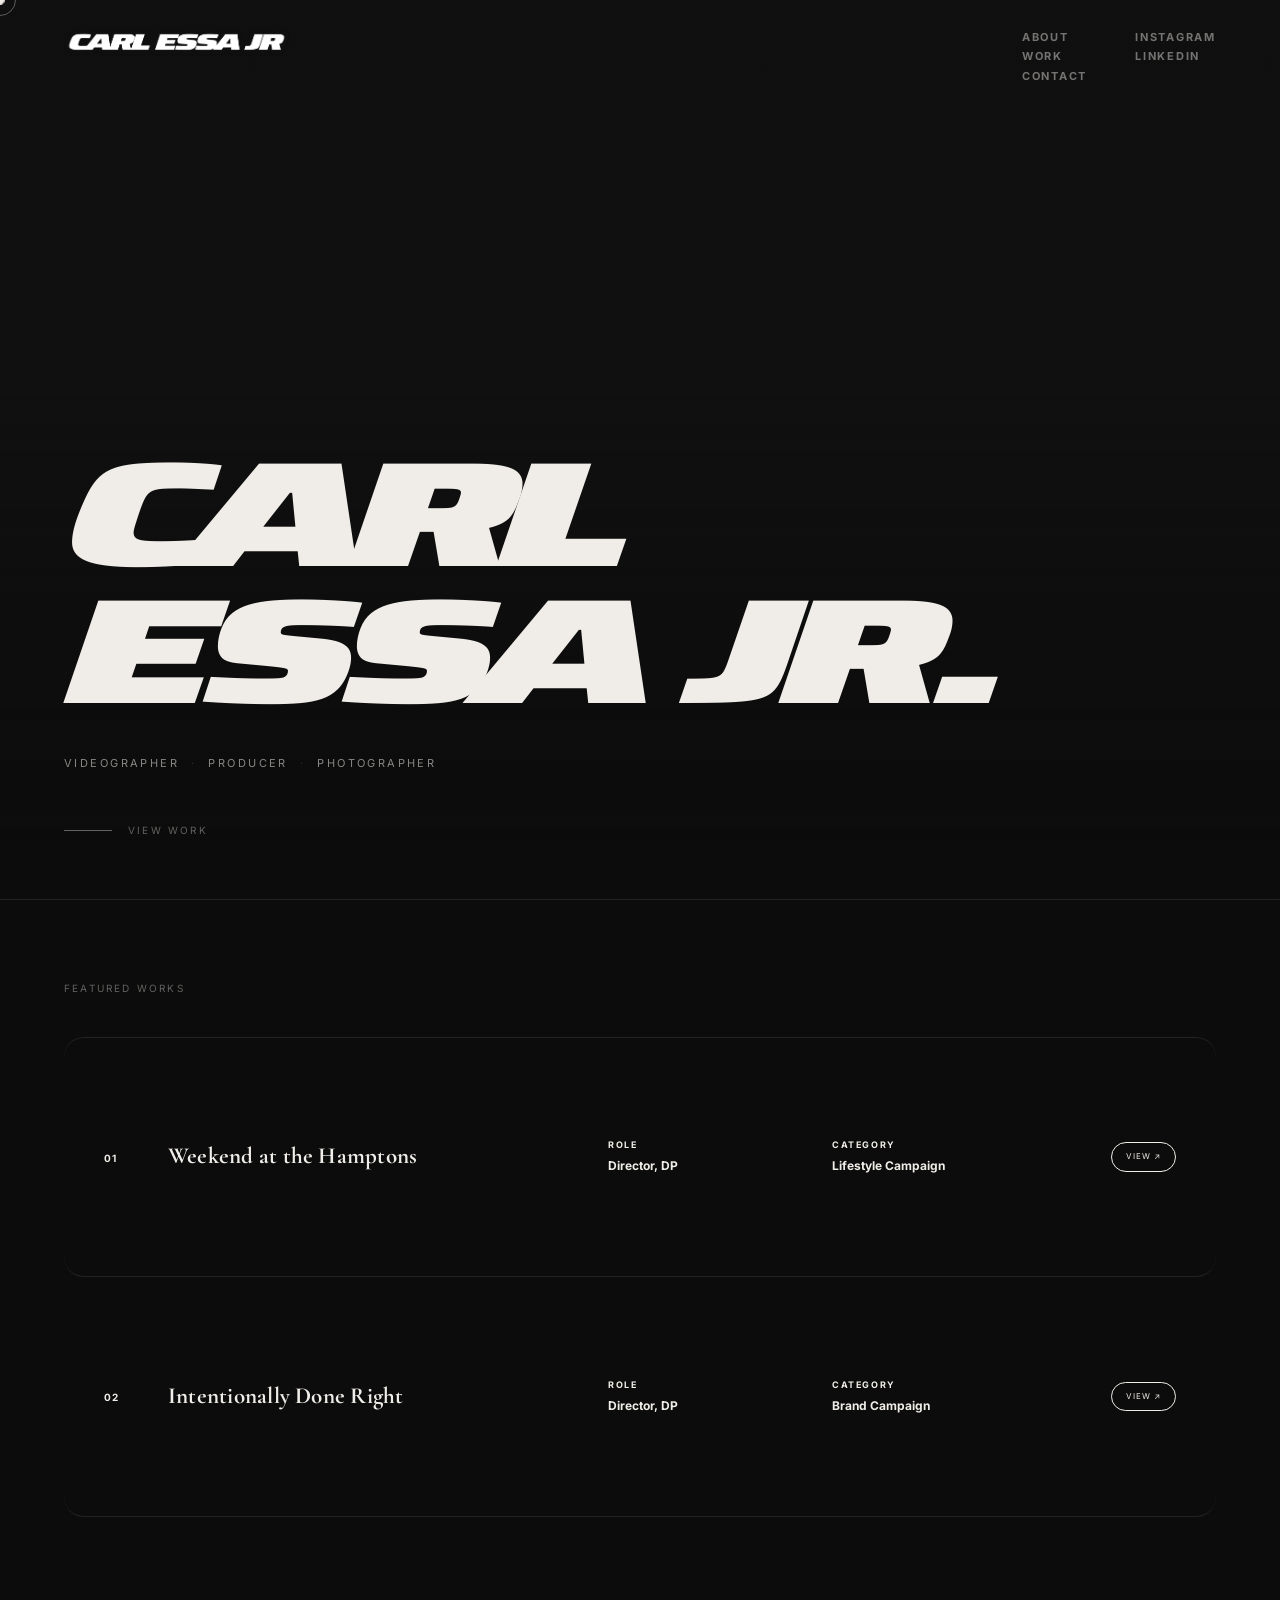
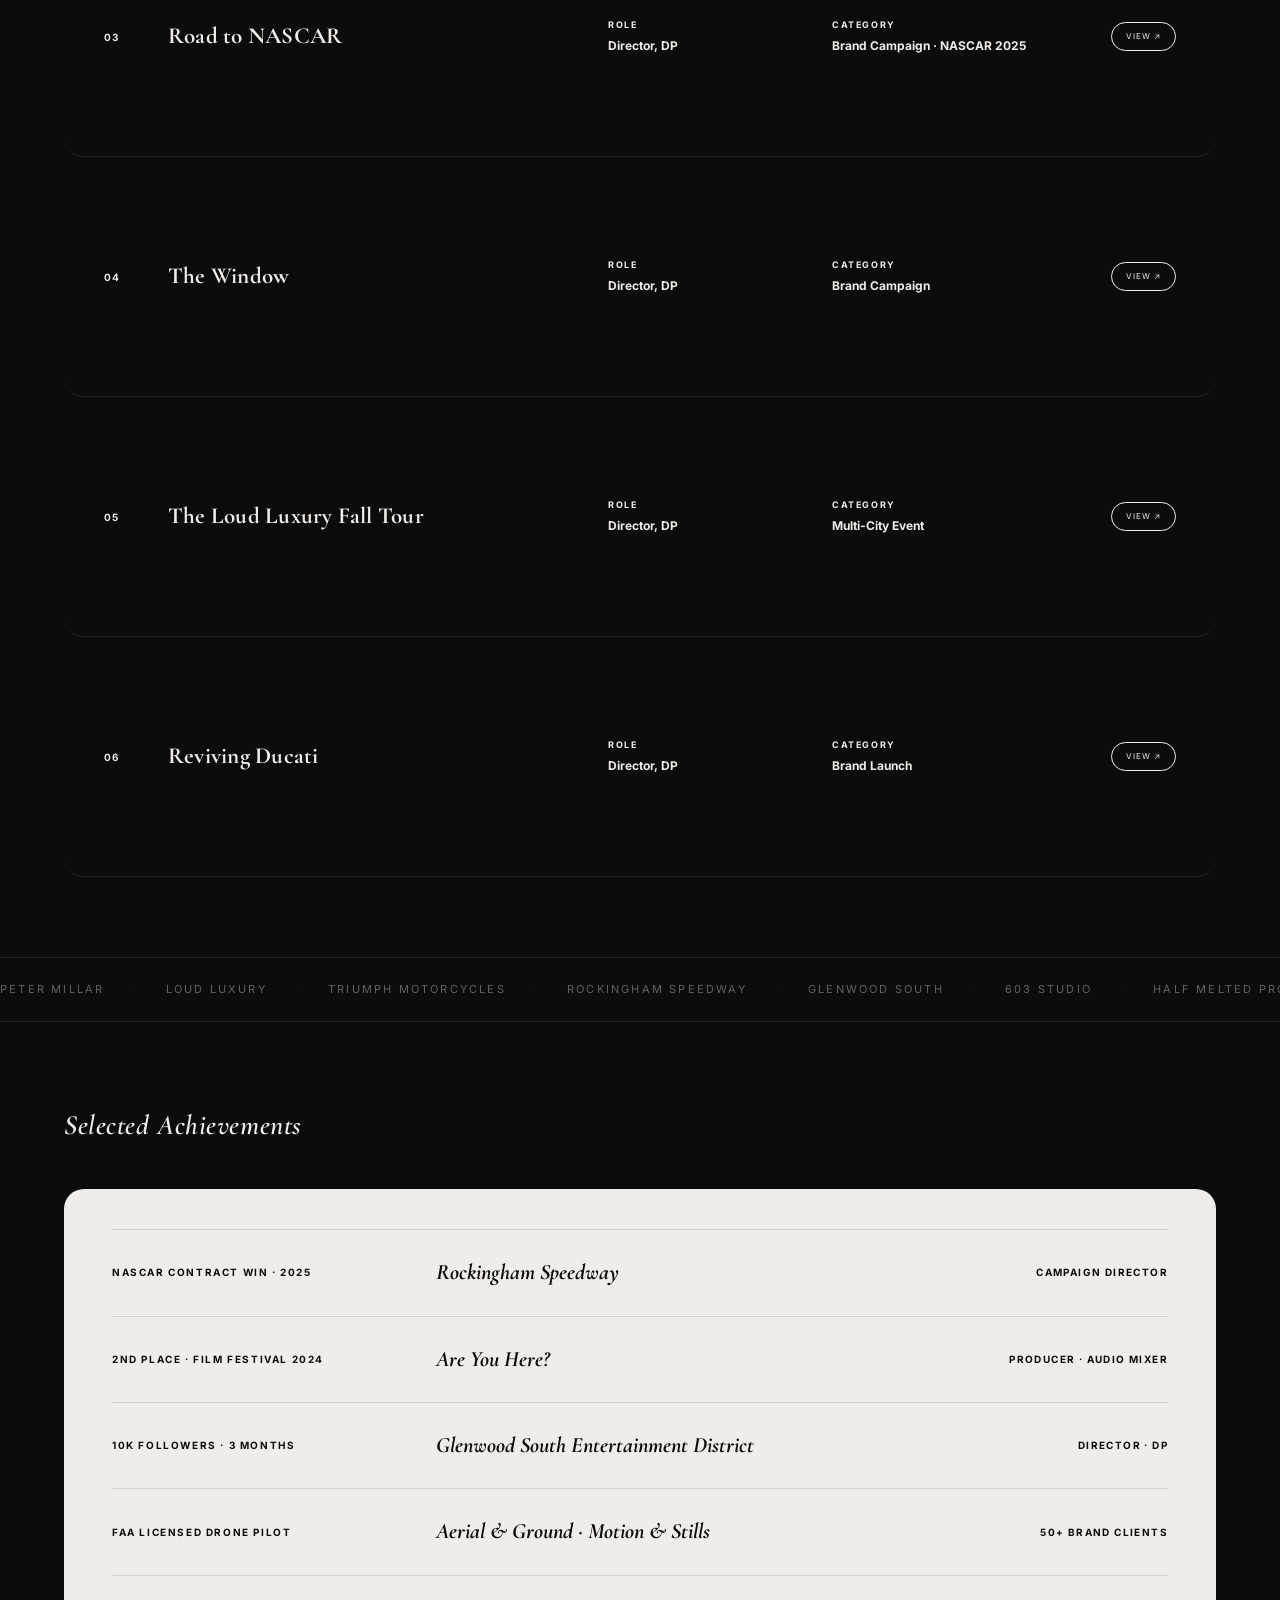
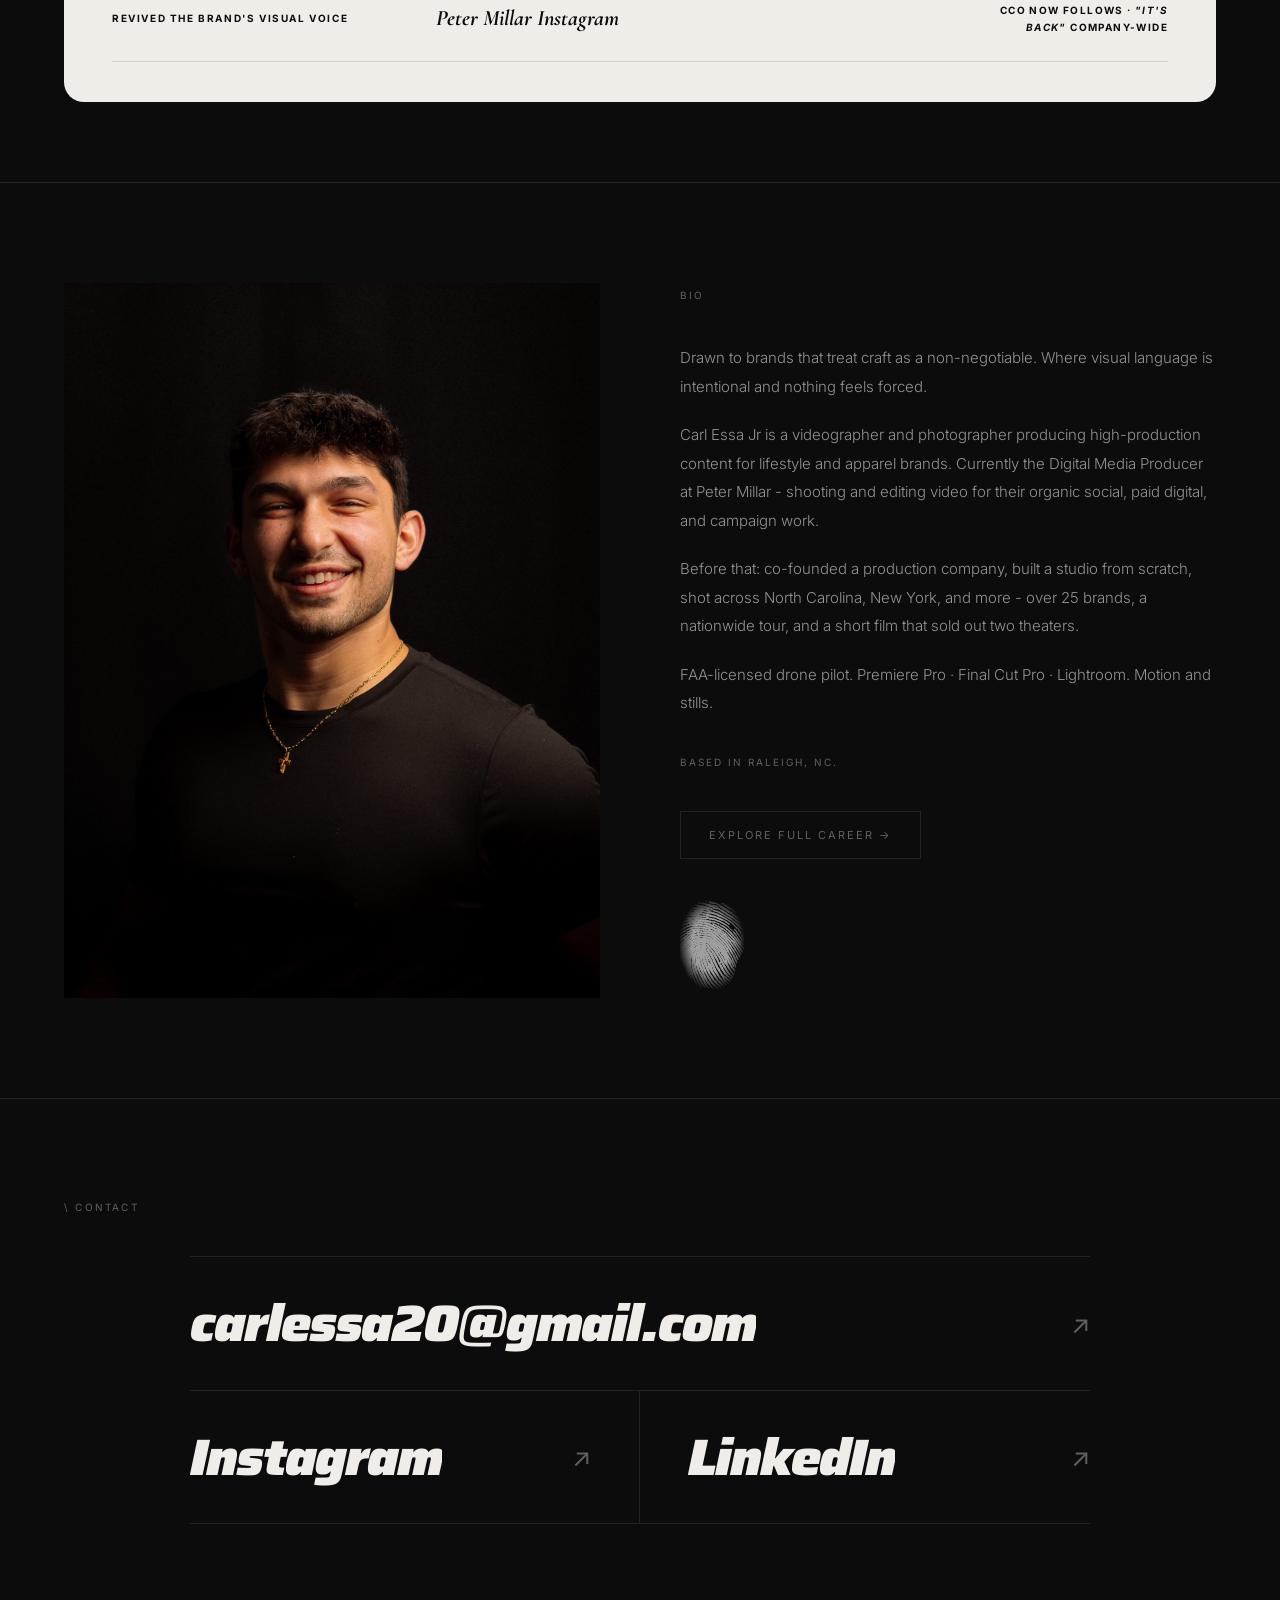
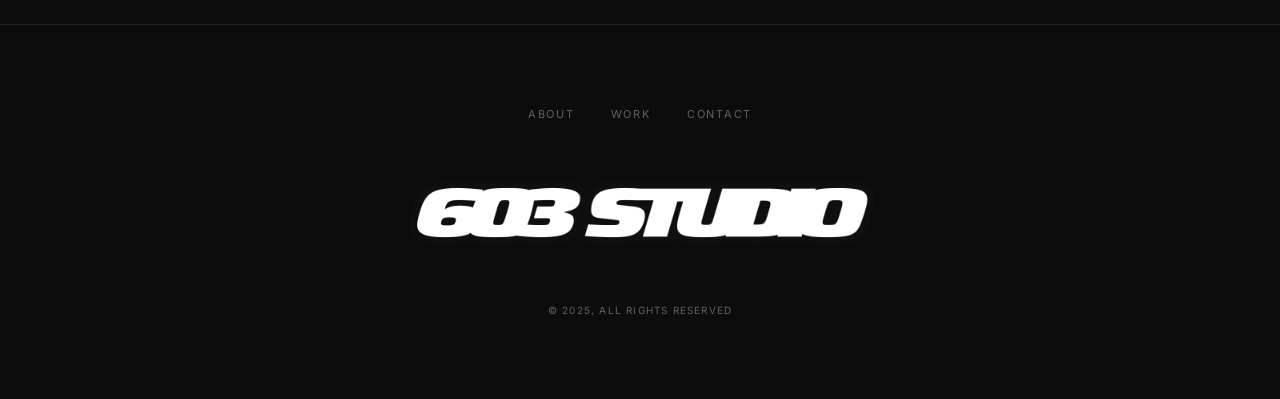
==== index.html @ 82c84758 "Update index.html" ====
<!DOCTYPE html>
<html lang="en">
<head>
  <meta charset="UTF-8" />
  <meta name="viewport" content="width=device-width, initial-scale=1.0" />
  <title>Carl Essa Jr — Videographer & Producer</title>
  <meta name="description" content="Videographer and photographer producing for lifestyle and apparel brands. Based in Raleigh, NC." />
  <meta property="og:title" content="Carl Essa Jr — Videographer & Producer" />
  <meta property="og:description" content="Videographer and photographer producing for lifestyle and apparel brands." />
  <meta property="og:image" content="https://carlessajr.com/images/og-image.png" />
  <meta property="og:url" content="https://carlessajr.com" />
  <meta property="og:type" content="website" />
  <meta name="twitter:card" content="summary" />
  <meta name="twitter:image" content="https://carlessajr.com/images/og-image.png" />
  <link rel="preconnect" href="https://fonts.googleapis.com" />
  <link rel="preconnect" href="https://fonts.gstatic.com" crossorigin />
  <link href="https://fonts.googleapis.com/css2?family=Bebas+Neue&family=Saira:ital,wdth,wght@1,112.5,900&family=Cormorant+Garamond:ital,wght@0,300;0,400;1,300;1,400&family=Inter:wght@300;400;500&display=swap" rel="stylesheet" />
  <link rel="stylesheet" href="css/style.css" />
  <link rel="icon" type="image/png" href="images/favicon.png" />
</head>
<body>

  <div class="loader"><img src="images/logo.png" alt="Carl Essa Jr" class="loader-logo" /></div>
  <div class="cursor"></div>
  <div class="cursor-dot"></div>

  <nav>
    <a href="index.html" class="nav-logo"><img src="images/logo.png" alt="Carl Essa Jr" class="nav-logo-img" />
          <img src="images/603 studio logo.png" alt="603 Studio" class="nav-logo-603" /></a>

    <!-- Right side: open links + compact toggle cross-fade here -->
    <div class="nav-right">
      <div class="nav-open-links">
        <div class="nav-col-group">
          <a href="#about" class="nav-top-link"><span data-text="About">About</span></a>
          <a href="work.html" class="nav-top-link"><span data-text="Work">Work</span></a>
          <a href="#contact" class="nav-top-link"><span data-text="Contact">Contact</span></a>
        </div>
        <div class="nav-col-group">
          <a href="https://www.instagram.com/carlessajr" target="_blank" rel="noopener" class="nav-top-link"><span data-text="Instagram">Instagram</span></a>
          <a href="https://www.linkedin.com/in/carl-essa-jr-638599209/" target="_blank" rel="noopener" class="nav-top-link"><span data-text="LinkedIn">LinkedIn</span></a>
        </div>
      </div>

      <button class="nav-toggle" aria-label="Menu">
        <span class="toggle-label">Menu</span>
        <div class="hamburger"><span></span><span></span></div>
      </button>
    </div>
  </nav>

  <!-- Full-screen overlay (triggered by menu button) -->
  <div class="nav-overlay">
    <div class="nav-overlay-inner">
      <div class="nav-col">
        <a href="#about" class="overlay-link"><span data-text="About">About</span></a>
        <a href="work.html" class="overlay-link"><span data-text="Work">Work</span></a>
        <a href="#contact" class="overlay-link"><span data-text="Contact">Contact</span></a>
      </div>
      <div class="nav-col">
        <a href="https://www.instagram.com/carlessajr" target="_blank" rel="noopener" class="overlay-link"><span data-text="Instagram">Instagram</span></a>
        <a href="https://www.linkedin.com/in/carl-essa-jr-638599209/" target="_blank" rel="noopener" class="overlay-link"><span data-text="LinkedIn">LinkedIn</span></a>
      </div>
    </div>
  </div>

  <main>

    <!-- ================================
         HERO — Full viewport, dark, giant name
         Replace the .hero-bg div with your reel video once ready
         ================================ -->
    <section class="hero">

      <div class="hero-bg">
        <iframe src="https://player.vimeo.com/video/1209266720?autoplay=1&loop=1&muted=1&background=1&playsinline=1" frameborder="0" allow="autoplay; fullscreen" allowfullscreen></iframe>
      </div>
      <div class="hero-overlay"></div>

      <div class="hero-inner">
        <div class="hero-name">
          <span class="hero-name-line">CARL</span>
          <span class="hero-name-line">ESSA JR.</span>
          <img loading="lazy" src="images/603 studio logo.png" alt="603 Studio" class="hero-name-logo" />
        </div>
        <div class="hero-roles">
          <span>Videographer</span>
          <span class="hero-dot">·</span>
          <span>Producer</span>
          <span class="hero-dot">·</span>
          <span>Photographer</span>
        </div>
        <a href="work.html" class="hero-cta">
          <div class="cta-line"></div>
          <span>View Work</span>
        </a>
      </div>

    </section>

    <!-- ================================
         FEATURED WORKS LIST
         ================================ -->
    <section class="works" id="works">
      <span class="section-label reveal">Featured Works</span>

      <div class="works-list">

        <a class="work-item reveal" href="peter-millar.html">
          <div class="wi-bg">
            <iframe src="https://player.vimeo.com/video/1206674507?autoplay=1&loop=1&muted=1&background=1&playsinline=1" frameborder="0" allow="autoplay; fullscreen" allowfullscreen></iframe>
          </div>
          <div class="wi-num">01</div>
          <div class="wi-title">Weekend at the Hamptons</div>
          <div class="wi-meta">
            <span class="wi-label">Role</span>
            <span class="wi-value">Director, DP</span>
          </div>
          <div class="wi-meta">
            <span class="wi-label">Category</span>
            <span class="wi-value">Lifestyle Campaign</span>
          </div>
          <div class="wi-link"><span>View ↗</span></div>
        </a>

        <a class="work-item reveal" href="peter-millar.html">
          <div class="wi-bg">
            <iframe src="https://player.vimeo.com/video/1206674506?autoplay=1&loop=1&muted=1&background=1&playsinline=1" frameborder="0" allow="autoplay; fullscreen" allowfullscreen></iframe>
          </div>
          <div class="wi-num">02</div>
          <div class="wi-title">Intentionally Done Right</div>
          <div class="wi-meta">
            <span class="wi-label">Role</span>
            <span class="wi-value">Director, DP</span>
          </div>
          <div class="wi-meta">
            <span class="wi-label">Category</span>
            <span class="wi-value">Brand Campaign</span>
          </div>
          <div class="wi-link"><span>View ↗</span></div>
        </a>

        <a class="work-item reveal" href="rockingham.html">
          <div class="wi-bg">
            <iframe src="https://player.vimeo.com/video/1206675881?autoplay=1&loop=1&muted=1&background=1&playsinline=1" frameborder="0" allow="autoplay; fullscreen" allowfullscreen></iframe>
          </div>
          <div class="wi-num">03</div>
          <div class="wi-title">Road to NASCAR</div>
          <div class="wi-meta">
            <span class="wi-label">Role</span>
            <span class="wi-value">Director, DP</span>
          </div>
          <div class="wi-meta">
            <span class="wi-label">Category</span>
            <span class="wi-value">Brand Campaign · NASCAR 2025</span>
          </div>
          <div class="wi-link"><span>View ↗</span></div>
        </a>

        <a class="work-item reveal" href="work.html">
          <div class="wi-bg">
            <iframe src="https://player.vimeo.com/video/1206674508?autoplay=1&loop=1&muted=1&background=1&playsinline=1" frameborder="0" allow="autoplay; fullscreen" allowfullscreen></iframe>
          </div>
          <div class="wi-num">04</div>
          <div class="wi-title">The Window</div>
          <div class="wi-meta">
            <span class="wi-label">Role</span>
            <span class="wi-value">Director, DP</span>
          </div>
          <div class="wi-meta">
            <span class="wi-label">Category</span>
            <span class="wi-value">Brand Campaign</span>
          </div>
          <div class="wi-link"><span>View ↗</span></div>
        </a>

        <a class="work-item reveal" href="loud-luxury.html">
          <div class="wi-bg wi-bg--portrait">
            <iframe src="https://player.vimeo.com/video/1208973138?autoplay=1&loop=1&muted=1&background=1&playsinline=1" frameborder="0" allow="autoplay; fullscreen" allowfullscreen></iframe>
          </div>
          <div class="wi-num">05</div>
          <div class="wi-title">The Loud Luxury Fall Tour</div>
          <div class="wi-meta">
            <span class="wi-label">Role</span>
            <span class="wi-value">Director, DP</span>
          </div>
          <div class="wi-meta">
            <span class="wi-label">Category</span>
            <span class="wi-value">Multi-City Event</span>
          </div>
          <div class="wi-link"><span>View ↗</span></div>
        </a>

        <a class="work-item reveal" href="triumph.html">
          <div class="wi-bg">
            <iframe src="https://player.vimeo.com/video/1206674505?autoplay=1&loop=1&muted=1&background=1&playsinline=1" frameborder="0" allow="autoplay; fullscreen" allowfullscreen></iframe>
          </div>
          <div class="wi-num">06</div>
          <div class="wi-title">Reviving Ducati</div>
          <div class="wi-meta">
            <span class="wi-label">Role</span>
            <span class="wi-value">Director, DP</span>
          </div>
          <div class="wi-meta">
            <span class="wi-label">Category</span>
            <span class="wi-value">Brand Launch</span>
          </div>
          <div class="wi-link"><span>View ↗</span></div>
        </a>


      </div>
    </section>

    <!-- ================================
         CLIENT MARQUEE
         ================================ -->
    <section class="clients">
      <div class="marquee-track">
        <span>Peter Millar</span><span class="msep">·</span>
        <span>Loud Luxury</span><span class="msep">·</span>
        <span>Triumph Motorcycles</span><span class="msep">·</span>
        <span>Rockingham Speedway</span><span class="msep">·</span>
        <span>Glenwood South</span><span class="msep">·</span>
        <span>603 Studio</span><span class="msep">·</span>
        <span>Half Melted Productions</span><span class="msep">·</span>
        <span>Core One Official</span><span class="msep">·</span>
        <span>Ducati USA</span><span class="msep">·</span>
        <span>Confidential HQ</span><span class="msep">·</span>
        <span>JUDHA Fitness</span><span class="msep">·</span>
        <span>Peter Millar</span><span class="msep">·</span>
        <span>Loud Luxury</span><span class="msep">·</span>
        <span>Triumph Motorcycles</span><span class="msep">·</span>
        <span>Rockingham Speedway</span><span class="msep">·</span>
        <span>Glenwood South</span><span class="msep">·</span>
        <span>603 Studio</span><span class="msep">·</span>
        <span>Half Melted Productions</span><span class="msep">·</span>
        <span>Core One Official</span><span class="msep">·</span>
        <span>Ducati USA</span><span class="msep">·</span>
        <span>Confidential HQ</span><span class="msep">·</span>
        <span>JUDHA Fitness</span><span class="msep">·</span>
      </div>
    </section>

    <!-- ================================
         AWARDS / ACHIEVEMENTS
         ================================ -->
    <section class="bio-ticker">
      <span class="section-label reveal">Selected Achievements</span>

      <div class="bio-ticker-inner">
        <div class="ticker-item reveal">
          <span class="t-award">NASCAR Contract Win · 2025</span>
          <span class="t-project">Rockingham Speedway</span>
          <span class="t-role">Campaign Director</span>
        </div>
        <div class="ticker-item reveal">
          <span class="t-award">2nd Place · Film Festival 2024</span>
          <span class="t-project">Are You Here?</span>
          <span class="t-role">Producer · Audio Mixer</span>
        </div>
        <div class="ticker-item reveal">
          <span class="t-award">10K Followers · 3 Months</span>
          <span class="t-project">Glenwood South Entertainment District</span>
          <span class="t-role">Director · DP</span>
        </div>
        <div class="ticker-item reveal">
          <span class="t-award">FAA Licensed Drone Pilot</span>
          <span class="t-project">Aerial & Ground · Motion & Stills</span>
          <span class="t-role">50+ Brand Clients</span>
        </div>
        <div class="ticker-item reveal">
          <span class="t-award">Revived the Brand's Visual Voice</span>
          <span class="t-project">Peter Millar Instagram</span>
          <span class="t-role">CCO Now Follows · <em>"It's Back"</em> Company-Wide</span>
        </div>
      </div>

    </section>

    <!-- ================================
         ABOUT
         ================================ -->
    <section class="about-section" id="about">
      <div class="about-grid">

        <div class="about-photo-wrap reveal">
          <img loading="lazy" src="images/headshot.jpg" alt="Carl Essa Jr" />
        </div>

        <div class="about-text reveal">
          <span class="section-label">Bio</span>
          <p class="about-bio">Drawn to brands that treat craft as a non-negotiable. Where visual language is intentional and nothing feels forced.</p>
          <p class="about-bio">Carl Essa Jr is a videographer and photographer producing high-production content for lifestyle and apparel brands. Currently the Digital Media Producer at Peter Millar - shooting and editing video for their organic social, paid digital, and campaign work.</p>
          <p class="about-bio">Before that: co-founded a production company, built a studio from scratch, shot across North Carolina, New York, and more - over 25 brands, a nationwide tour, and a short film that sold out two theaters.</p>
          <p class="about-bio">FAA-licensed drone pilot. Premiere Pro · Final Cut Pro · Lightroom. Motion and stills.</p>
          <p class="about-location">Based in Raleigh, NC.</p>
          <a href="about.html" class="about-explore-btn">Explore Full Career →</a>
          <img loading="lazy" src="images/EssaJoseph.png" alt="" class="fingerprint" />
        </div>

      </div>
    </section>

    <!-- ================================
         CONTACT
         ================================ -->
    <section class="contact-section" id="contact">
      <span class="section-label reveal">\ Contact</span>
      <div class="contact-list">
        <a href="mailto:carlessa20@gmail.com" class="contact-row reveal">
          <span class="cr-text"><span class="cr-inner" data-text="carlessa20@gmail.com">carlessa20@gmail.com</span></span>
          <span class="cr-arrow">↗</span>
        </a>
        <div class="contact-row-split reveal">
          <a href="https://www.instagram.com/carlessajr" target="_blank" rel="noopener" class="contact-row-item">
            <span class="cr-text"><span class="cr-inner" data-text="Instagram">Instagram</span></span>
            <span class="cr-arrow">↗</span>
          </a>
          <a href="https://www.linkedin.com/in/carl-essa-jr-638599209/" target="_blank" rel="noopener" class="contact-row-item">
            <span class="cr-text"><span class="cr-inner" data-text="LinkedIn">LinkedIn</span></span>
            <span class="cr-arrow">↗</span>
          </a>
        </div>
      </div>
    </section>

  </main>

  <footer>
    <div class="footer-nav">
      <a href="#about">About</a>
      <a href="work.html">Work</a>
      <a href="#contact">Contact</a>
    </div>
    <img loading="lazy" src="images/603 studio logo.png" alt="603 Studio LLC" class="footer-logo" />
    <span class="footer-copy">© 2025, All Rights Reserved</span>
  </footer>

  <script src="js/main.js"></script>
</body>
</html>
---- css/style.css ----
/* ================================
   CARL ESSA JR — carlessajr.com
   ================================ */

*, *::before, *::after {
  box-sizing: border-box;
  margin: 0;
  padding: 0;
}

:root {
  --bg: #0c0c0c;
  --text: #f0ede8;
  --muted: rgba(240, 237, 232, 0.38);
  --border: rgba(240, 237, 232, 0.1);
  --font-hero: 'Bebas Neue', Impact, sans-serif;
  --font-serif: 'Cormorant Garamond', Georgia, serif;
  --font-body: 'Inter', -apple-system, sans-serif;
  --nav-h: 60px;
  --g: clamp(24px, 5vw, 80px);
}

html { scroll-behavior: smooth; }

body {
  background: var(--bg);
  color: var(--text);
  font-family: var(--font-body);
  font-size: 15px;
  line-height: 1.7;
  -webkit-font-smoothing: antialiased;
  cursor: none;
  overflow-x: hidden;
}

a { color: inherit; text-decoration: none; cursor: none; }
img, video, iframe { display: block; max-width: 100%; }

/* ================================
   LOADER
   ================================ */

.loader {
  position: fixed;
  inset: 0;
  background: var(--bg);
  z-index: 9999;
  display: flex;
  flex-direction: column;
  align-items: center;
  justify-content: center;
  gap: 20px;
  transition: opacity 0.7s ease, visibility 0.7s ease;
}

.loader.loaded { opacity: 0; visibility: hidden; pointer-events: none; }

.loader-logo {
  width: clamp(160px, 30vw, 320px);
  height: auto;
}

.loader::after {
  content: '';
  display: block;
  width: clamp(120px, 22vw, 240px);
  height: 2px;
  background: rgba(240, 237, 232, 0.5);
  transform: scaleX(0);
  transform-origin: left center;
  animation: loader-line 1.2s cubic-bezier(0.4, 0, 0.2, 1) infinite alternate;
}

@keyframes loader-line {
  from { transform: scaleX(0); }
  to   { transform: scaleX(1); }
}

/* ================================
   CURSOR
   ================================ */

.cursor {
  position: fixed;
  width: 32px;
  height: 32px;
  border: 1px solid rgba(240,237,232,0.35);
  border-radius: 50%;
  pointer-events: none;
  z-index: 9998;
  transform: translate(-50%,-50%);
  transition: width .3s ease, height .3s ease, background .3s ease, border-color .3s ease;
  will-change: left, top;
}

.cursor-dot {
  position: fixed;
  width: 9px;
  height: 9px;
  background: var(--text);
  border-radius: 50%;
  pointer-events: none;
  z-index: 9998;
  transform: translate(-50%,-50%);
  will-change: left, top;
}

.cursor.expand {
  width: 14px;
  height: 14px;
  background: var(--text);
  border-color: var(--text);
}

/* ================================
   NAV
   ================================ */

nav {
  position: fixed;
  top: 0; left: 0; right: 0;
  z-index: 1000;
  display: flex;
  align-items: flex-start;
  justify-content: space-between;
  padding: 28px var(--g);
  transition: transform .4s ease;
}

/* Right slot — open links and menu button live here, cross-fading */
.nav-right {
  position: relative;
  display: flex;
  align-items: flex-start;
  justify-content: flex-end;
}

nav.nav-hidden { transform: translateY(-100%); }

.nav-logo {
  display: flex;
  align-items: center;
  color: var(--text);
  position: relative;
  z-index: 1100;
}

.nav-logo-img {
  height: 28px;
  width: auto;
  display: block;
  transition: opacity 0.2s ease;
  position: relative;
  z-index: 1;
}

.nav-logo-603 {
  position: absolute;
  top: 50%;
  left: 0;
  transform: translateY(-50%);
  height: 28px;
  width: auto;
  display: block;
  opacity: 0;
  transition: opacity 0.2s ease 0.05s;
  pointer-events: none;
  z-index: 2;
}

.nav-logo:hover .nav-logo-img { opacity: 0; }
.nav-logo:hover .nav-logo-603 { opacity: 1; transition-delay: 0s; }

/* ================================
   OPEN NAV LINKS (hero state)
   ================================ */

.nav-open-links {
  display: flex;
  gap: 48px;
  opacity: 1;
  visibility: visible;
  transition: opacity .5s ease, visibility .5s ease;
}

/* Hide open links once scrolled */
body.nav-scrolled .nav-open-links {
  opacity: 0;
  visibility: hidden;
  pointer-events: none;
}

/* Also hide when overlay is open */
body.nav-open .nav-open-links {
  opacity: 0;
  visibility: hidden;
  pointer-events: none;
}

.nav-col-group {
  display: flex;
  flex-direction: column;
  gap: 4px;
}

.nav-top-link {
  font-size: 11px;
  font-weight: 700;
  letter-spacing: 0.16em;
  text-transform: uppercase;
  color: rgba(240,237,232,0.45);
  display: inline-flex;
  overflow: hidden;
  height: 1.4em;
  align-items: flex-start;
  transition: color .2s;
}

.nav-top-link:hover { color: var(--text); }

.nav-top-link span {
  display: block;
  position: relative;
  transition: transform .4s cubic-bezier(.16,1,.3,1);
}

.nav-top-link span::after {
  content: attr(data-text);
  display: block;
  position: absolute;
  top: 100%;
  left: 0;
  white-space: nowrap;
}

.nav-top-link:hover span { transform: translateY(-100%); }

/* ================================
   COMPACT MENU BUTTON (scroll state)
   ================================ */

.nav-toggle {
  display: flex;
  align-items: center;
  gap: 12px;
  background: none;
  border: none;
  cursor: none;
  padding: 0;
  position: absolute;
  top: 0;
  right: 28px;
  z-index: 1100;
  opacity: 0;
  visibility: hidden;
  transition: opacity .5s ease, visibility .5s ease;
}

/* Show menu button after scroll */
body.nav-scrolled .nav-toggle,
body.nav-open .nav-toggle {
  opacity: 1;
  visibility: visible;
}


.toggle-label {
  font-size: 11px;
  font-weight: 700;
  letter-spacing: 0.18em;
  text-transform: uppercase;
  color: var(--muted);
  transition: color .2s;
}

.nav-toggle:hover .toggle-label { color: var(--text); }

.hamburger {
  display: flex;
  flex-direction: column;
  gap: 5px;
  width: 22px;
}

.hamburger span {
  display: block;
  height: 1.5px;
  background: var(--text);
  transition: transform .4s cubic-bezier(.16,1,.3,1), opacity .3s;
}

body.nav-open .hamburger span:nth-child(1) { transform: translateY(3.25px) rotate(45deg); }
body.nav-open .hamburger span:nth-child(2) { transform: translateY(-3.25px) rotate(-45deg); }
body.nav-open .toggle-label { color: var(--text); }

/* ================================
   NAV DROPDOWN PANEL (replaces full-screen overlay)
   ================================ */

.nav-overlay {
  position: fixed;
  top: 20px;
  right: var(--g);
  z-index: 1050;
  opacity: 0;
  visibility: hidden;
  transform: translateY(-8px);
  transition: opacity .35s cubic-bezier(.16,1,.3,1),
              visibility .35s cubic-bezier(.16,1,.3,1),
              transform .35s cubic-bezier(.16,1,.3,1);
}

body.nav-open .nav-overlay {
  opacity: 1;
  visibility: visible;
  transform: translateY(0);
}

.nav-overlay-inner {
  display: flex;
  gap: 48px;
  padding: 20px 24px;
  background: rgba(12,12,12,0.92);
  backdrop-filter: blur(12px);
  -webkit-backdrop-filter: blur(12px);
  border: 1px solid var(--border);
}

.nav-col {
  display: flex;
  flex-direction: column;
  gap: 4px;
}

.overlay-link {
  font-size: 11px;
  font-weight: 700;
  letter-spacing: 0.16em;
  text-transform: uppercase;
  color: rgba(240,237,232,0.45);
  display: inline-flex;
  overflow: hidden;
  height: 1.4em;
  align-items: flex-start;
  transition: color .2s;
}

.overlay-link:hover { color: var(--text); }

.overlay-link span {
  display: block;
  position: relative;
  transition: transform .4s cubic-bezier(.16,1,.3,1);
}

.overlay-link span::after {
  content: attr(data-text);
  display: block;
  position: absolute;
  top: 100%;
  left: 0;
  white-space: nowrap;
}

.overlay-link:hover span { transform: translateY(-100%); }

/* ================================
   SCROLL REVEAL
   ================================ */

.reveal {
  opacity: 0;
  transform: translateY(28px);
  transition: opacity .9s cubic-bezier(.16,1,.3,1),
              transform .9s cubic-bezier(.16,1,.3,1);
}

.reveal.delay-1 { transition-delay: .1s; }
.reveal.delay-2 { transition-delay: .2s; }
.reveal.delay-3 { transition-delay: .3s; }
.reveal.delay-4 { transition-delay: .4s; }
.reveal.visible  { opacity: 1; transform: translateY(0); }

/* ================================
   SECTION LABEL
   ================================ */

.section-label {
  display: block;
  font-size: 10px;
  letter-spacing: 0.22em;
  text-transform: uppercase;
  color: var(--muted);
  margin-bottom: 40px;
}

/* ================================
   HERO
   ================================ */

.hero {
  position: relative;
  height: 100vh;
  min-height: 600px;
  overflow: hidden;
  border-bottom: 1px solid var(--border);
}

/* Full-bleed background — swap div for iframe when you have a Vimeo ID */
.hero-bg {
  position: absolute;
  inset: 0;
  background: #111;
  display: flex;
  align-items: center;
  justify-content: center;
}

.hero-bg iframe {
  position: absolute;
  top: 50%;
  left: 50%;
  transform: translate(-50%, -50%);
  /* Override global max-width: 100% so we can oversize the iframe */
  max-width: none;
  max-height: none;
  /* Cover the full container regardless of aspect ratio */
  width: max(177.78vh, 100vw);
  height: max(100vh, 56.25vw);
  border: none;
  pointer-events: none;
}

.hero-bg-label {
  font-size: 10px;
  letter-spacing: 0.22em;
  text-transform: uppercase;
  color: rgba(240,237,232,0.12);
  border: 1px dashed rgba(240,237,232,0.1);
  padding: 16px 24px;
}

/* Gradient darkens bottom so text sits clean */
.hero-overlay {
  position: absolute;
  inset: 0;
  background: linear-gradient(
    to bottom,
    rgba(12,12,12,0.2) 0%,
    rgba(12,12,12,0.1) 40%,
    rgba(12,12,12,0.85) 80%,
    var(--bg) 100%
  );
}

/* Text content anchored to bottom-left */
.hero-inner {
  position: absolute;
  bottom: 60px;
  left: var(--g);
  right: var(--g);
}

.hero-name {
  display: block;
  width: fit-content;
  margin-bottom: -1.44em;
  line-height: 0.86;
  position: relative;
  cursor: none;
}

/* 603 logo swap on hover */
.hero-name-logo {
  position: absolute;
  top: 50%;
  left: 0;
  transform: translateY(-50%);
  width: 100%;
  height: auto;
  object-fit: contain;
  object-position: left center;
  opacity: 0;
  transition: opacity 0.2s ease;
  pointer-events: none;
  z-index: 2;
}

.hero-name.name-hovered .hero-name-logo {
  opacity: 1;
}

.hero-name.name-hovered .hero-name-line {
  opacity: 0;
}

.hero-name-line {
  transition: opacity 0.2s ease;
  position: relative;
  z-index: 1;
}

.hero-name-line {
  display: block;
  font-family: 'Saira', var(--font-hero);
  font-weight: 900;
  font-style: italic;
  font-stretch: semi-expanded;
  font-size: clamp(88px, 19vw, 240px);
  letter-spacing: -0.08em;
  color: var(--text);
  transform: scaleY(0.62);
  transform-origin: top left;
  line-height: 0.75;
}

/* Push CARL down toward ESSA JR — doesn't affect ESSA JR position */
.hero-name-line:first-child {
  position: relative;
  top: 0.18em;
}

.hero-roles {
  display: flex;
  align-items: center;
  gap: 12px;
  margin-bottom: 40px;
}

.hero-roles span {
  font-size: 11px;
  letter-spacing: 0.22em;
  text-transform: uppercase;
  color: rgba(240,237,232,0.55);
}

.hero-dot { opacity: 0.25; }

.hero-cta {
  display: inline-flex;
  align-items: center;
  gap: 16px;
  font-size: 10px;
  letter-spacing: 0.22em;
  text-transform: uppercase;
  color: var(--muted);
  transition: color .2s;
}

.hero-cta:hover { color: var(--text); }

.cta-line {
  width: 48px;
  height: 1px;
  background: currentColor;
  transition: width .3s ease;
}

.hero-cta:hover .cta-line { width: 72px; }

/* ================================
   WORKS LIST
   ================================ */

.works {
  padding: 80px var(--g);
}

.works-list { margin-top: 0; }

/* 5 columns: number | title | role meta | category meta | arrow */
.work-item {
  position: relative;
  overflow: hidden;
  display: grid;
  grid-template-columns: 40px 1fr 200px 220px 100px;
  align-items: center;
  gap: 24px;
  padding: 72px 40px;
  min-height: 240px;
  border-bottom: 1px solid var(--border);
  border-radius: 20px;
  transition: opacity .25s;
  text-decoration: none;
}

.work-item:first-child { border-top: 1px solid var(--border); }

.wi-bg {
  position: absolute;
  inset: 0;
  z-index: 0;
  opacity: 1;
}

.wi-bg video,
.wi-bg iframe {
  position: absolute;
  top: 50%;
  left: 50%;
  width: 100%;
  height: 56.25vw;
  min-height: 100%;
  min-width: 177.78vh;
  max-width: none;
  transform: translate(-50%, -50%);
  border: 0;
  pointer-events: none;
  object-fit: cover;
  display: block;
}

.wi-bg::after {
  content: none;
}

.work-item > *:not(.wi-bg) { position: relative; z-index: 1; }

.wi-num {
  font-size: 10px;
  letter-spacing: 0.12em;
  color: var(--text);
  font-weight: 700;
  padding-top: 2px;
}

.wi-title {
  font-family: var(--font-serif);
  font-size: clamp(18px, 1.8vw, 26px);
  font-weight: 700;
  letter-spacing: 0.01em;
}

.wi-meta {
  display: flex;
  flex-direction: column;
  gap: 4px;
}

.wi-label {
  font-size: 9px;
  letter-spacing: 0.18em;
  text-transform: uppercase;
  color: var(--text);
  font-weight: 700;
}

.wi-value {
  font-size: 12px;
  font-weight: 700;
  color: var(--text);
}

.wi-link {
  font-size: 9px;
  letter-spacing: 0.14em;
  text-transform: uppercase;
  color: var(--text);
  text-align: right;
  display: flex;
  justify-content: flex-end;
}

.wi-link span {
  display: inline-flex;
  align-items: center;
  justify-content: center;
  border: 1px solid var(--text);
  border-radius: 999px;
  padding: 7px 14px;
  letter-spacing: 0.12em;
  font-size: 8px;
  transition: background .25s, color .25s;
}

.work-item:hover .wi-link span {
  background: var(--text);
  color: var(--bg);
  border-color: var(--text);
}

/* ================================
   CLIENT MARQUEE
   ================================ */

.clients {
  border-top: 1px solid var(--border);
  border-bottom: 1px solid var(--border);
  padding: 22px 0;
  overflow: hidden;
}

.marquee-track {
  display: flex;
  align-items: center;
  gap: 28px;
  width: max-content;
  animation: marquee 24s linear infinite;
}

.marquee-track span {
  font-size: 11px;
  letter-spacing: 0.2em;
  text-transform: uppercase;
  color: var(--muted);
  white-space: nowrap;
}

.marquee-track .msep { opacity: 0.2; }

@keyframes marquee {
  from { transform: translateX(0); }
  to   { transform: translateX(-50%); }
}

/* ================================
   ACHIEVEMENTS / AWARDS
   ================================ */

.bio-ticker {
  padding: 80px var(--g);
  border-bottom: 1px solid var(--border);
}

.bio-ticker .section-label {
  font-family: var(--font-serif);
  font-size: 28px;
  font-weight: 600;
  font-style: italic;
  letter-spacing: 0.02em;
  text-transform: none;
  color: var(--text);
}

.bio-ticker-inner {
  background: #f0ede8;
  border-radius: 20px;
  padding: 40px 48px;
  margin-top: 32px;
}

.ticker-item {
  display: grid;
  grid-template-columns: 300px 1fr 200px;
  align-items: center;
  gap: 24px;
  padding: 24px 0;
  border-bottom: 1px solid rgba(12,12,12,0.12);
}

.bio-ticker-inner .ticker-item:first-of-type {
  border-top: 1px solid rgba(12,12,12,0.12);
}

.t-award {
  font-size: 10px;
  letter-spacing: 0.16em;
  text-transform: uppercase;
  color: #0c0c0c;
  font-weight: 700;
}

.t-project {
  font-family: var(--font-serif);
  font-size: clamp(16px, 1.8vw, 22px);
  font-weight: 700;
  font-style: italic;
  color: #0c0c0c;
}

.t-role {
  font-size: 10px;
  letter-spacing: 0.14em;
  text-transform: uppercase;
  color: #0c0c0c;
  font-weight: 700;
  text-align: right;
}

/* ================================
   ABOUT
   ================================ */

.about-section {
  padding: 100px var(--g);
  border-bottom: 1px solid var(--border);
}

.about-grid {
  display: grid;
  grid-template-columns: 1fr 1fr;
  gap: 80px;
  align-items: start;
}

.about-photo-wrap {
  width: 100%;
  aspect-ratio: 3/4;
  background: #141414;
  overflow: hidden;
}

.fingerprint {
  display: block;
  width: 64px;
  height: auto;
  margin-top: 40px;
  filter: invert(1) brightness(2);
  opacity: 0.6;
  pointer-events: none;
  -webkit-mask-image: radial-gradient(ellipse 70% 70% at center, black 45%, transparent 75%);
  mask-image: radial-gradient(ellipse 70% 70% at center, black 45%, transparent 75%);
}

.about-photo-wrap img {
  width: 100%;
  height: 100%;
  object-fit: cover;
}

/* Placeholder box for any image that's not yet added */
.img-placeholder {
  width: 100%;
  height: 100%;
  display: flex;
  align-items: center;
  justify-content: center;
  font-size: 10px;
  letter-spacing: 0.18em;
  text-transform: uppercase;
  color: rgba(240,237,232,0.12);
  background: #141414;
  border: 1px dashed rgba(240,237,232,0.08);
  min-height: 420px;
}

.about-text { padding-top: 4px; }

.about-bio {
  font-size: 15px;
  font-weight: 300;
  line-height: 1.9;
  color: rgba(240,237,232,0.6);
  margin-bottom: 20px;
}

.about-location {
  margin-top: 36px;
  font-size: 10px;
  letter-spacing: 0.2em;
  text-transform: uppercase;
  color: var(--muted);
}

/* ================================
   CONTACT
   ================================ */

.contact-section {
  padding: 100px var(--g);
}

.contact-list {
  margin-top: 8px;
  border-top: 1px solid var(--border);
  max-width: 900px;
  margin-left: auto;
  margin-right: auto;
}

.contact-row {
  display: flex;
  align-items: center;
  justify-content: space-between;
  padding: 28px 0;
  border-bottom: 1px solid var(--border);
  transition: opacity .2s;
}

.contact-row:hover { opacity: 0.45; }

.contact-row-split {
  display: grid;
  grid-template-columns: 1fr 1fr;
  border-bottom: 1px solid var(--border);
}

.contact-row-item {
  display: flex;
  align-items: center;
  justify-content: space-between;
  padding: 28px 0;
  transition: opacity .2s;
}

.contact-row-item:first-child {
  padding-right: 48px;
  border-right: 1px solid var(--border);
}

.contact-row-item:last-child {
  padding-left: 48px;
}

.contact-row-item:hover { opacity: 0.45; }

/* Same font as hero name */
.cr-text {
  font-family: 'Saira', var(--font-hero);
  font-weight: 900;
  font-style: italic;
  font-stretch: semi-expanded;
  font-size: clamp(28px, 4vw, 56px);
  letter-spacing: -0.04em;
  color: var(--text);
  overflow: hidden;
  display: inline-flex;
  height: 1.5em;
  align-items: center;
}

/* Scroll-on-hover */
.cr-inner {
  display: block;
  position: relative;
  transition: transform .45s cubic-bezier(.16,1,.3,1);
}

.cr-inner::after {
  content: attr(data-text);
  display: block;
  position: absolute;
  top: 100%;
  left: 0;
  white-space: nowrap;
}

.contact-row:hover .cr-inner,
.contact-row-item:hover .cr-inner {
  transform: translateY(-100%);
}

.cr-arrow {
  font-size: clamp(18px, 2vw, 28px);
  color: var(--muted);
  flex-shrink: 0;
  margin-left: 16px;
}

/* ================================
   FOOTER
   ================================ */

footer {
  padding: 80px var(--g) 80px;
  border-top: 1px solid var(--border);
  display: flex;
  flex-direction: column;
  align-items: center;
  gap: 0;
  text-align: center;
}

.footer-nav {
  display: flex;
  gap: 36px;
}

.footer-nav a {
  font-size: 11px;
  letter-spacing: 0.16em;
  text-transform: uppercase;
  color: var(--muted);
  transition: color .2s;
}

.footer-nav a:hover { color: var(--text); }

.footer-logo {
  width: 50%;
  max-width: 500px;
  height: auto;
  display: block;
  margin-top: 48px;
  margin-bottom: 48px;
}

.footer-copy {
  font-size: 10px;
  letter-spacing: 0.12em;
  text-transform: uppercase;
  color: var(--muted);
}

/* ================================
   WORK PAGE
   ================================ */

.work-page-intro {
  padding: 140px var(--g) 80px;
  border-bottom: 1px solid var(--border);
}

.work-page-intro h1 {
  font-family: var(--font-hero);
  font-size: clamp(72px, 16vw, 200px);
  letter-spacing: -0.01em;
  line-height: 0.9;
  margin-bottom: 24px;
}

.work-page-intro p {
  font-size: 13px;
  letter-spacing: 0.14em;
  text-transform: uppercase;
  color: var(--muted);
}

.work-section {
  padding: 80px var(--g);
  border-bottom: 1px solid var(--border);
}

.ws-label {
  font-size: 10px;
  letter-spacing: 0.2em;
  text-transform: uppercase;
  color: var(--muted);
  margin-bottom: 56px;
  display: block;
}

.ws-intro {
  max-width: 680px;
  margin-bottom: 72px;
}

.ws-intro .lead {
  font-family: var(--font-serif);
  font-size: clamp(22px, 2.8vw, 32px);
  font-weight: 300;
  line-height: 1.55;
  font-style: italic;
}

.ws-intro .body {
  margin-top: 20px;
  font-size: 14px;
  font-weight: 300;
  color: rgba(240,237,232,0.5);
  line-height: 1.9;
}

.ws-intro .body a {
  text-decoration: underline;
  text-underline-offset: 3px;
  opacity: 0.7;
  transition: opacity .2s;
}

.ws-intro .body a:hover { opacity: 1; }

/* Project grid — 3 col default */
.project-grid {
  display: grid;
  grid-template-columns: repeat(3, 1fr);
  gap: 3px;
}

.project-grid.two-col { grid-template-columns: repeat(2, 1fr); }

.project-item {
  aspect-ratio: 4/3;
  background: #141414;
  overflow: hidden;
  position: relative;
}

.project-item img {
  width: 100%; height: 100%;
  object-fit: cover;
  transition: transform .6s cubic-bezier(.16,1,.3,1);
}

.project-item:hover img { transform: scale(1.05); }

/* Placeholder tile shown when no image is added */
.p-placeholder {
  width: 100%;
  height: 100%;
  min-height: 220px;
  display: flex;
  align-items: center;
  justify-content: center;
  font-size: 10px;
  letter-spacing: 0.16em;
  text-transform: uppercase;
  color: rgba(240,237,232,0.1);
  background: #111;
  border: 1px dashed rgba(240,237,232,0.07);
}

.project-overlay {
  position: absolute;
  inset: 0;
  background: rgba(0,0,0,0.55);
  display: flex;
  flex-direction: column;
  justify-content: flex-end;
  padding: 24px;
  opacity: 0;
  transition: opacity .3s;
}

.project-item:hover .project-overlay { opacity: 1; }

.pt { font-family: var(--font-serif); font-size: 18px; font-weight: 300; color: #fff; }
.pc { margin-top: 6px; font-size: 10px; letter-spacing: 0.14em; text-transform: uppercase; color: rgba(255,255,255,0.45); }

/* ================================
   WORK GRID PAGE
   ================================ */

.work-main {
  padding-top: var(--nav-h);
}

.work-header {
  padding: 24px var(--g) 16px;
}

.work-all-label {
  font-size: clamp(20px, 3.5vw, 48px);
  font-weight: 300;
  letter-spacing: -0.02em;
  color: var(--text);
}

.work-grid {
  display: grid;
  grid-template-columns: 1fr 1fr;
}

.work-card--wide {
  grid-column: 1 / -1;
}

.work-card.work-card--wide {
  aspect-ratio: 32 / 9;
}

.work-card {
  position: relative;
  aspect-ratio: 16/9;
  overflow: hidden;
  display: block;
  border: 1px solid rgba(240,237,232,0.06);
}

/* Video/image background */
.wc-bg {
  position: absolute;
  inset: 0;
  overflow: hidden;
}

.wc-bg video,
.wc-bg img {
  width: 100%;
  height: 100%;
  object-fit: cover;
  transition: transform .8s cubic-bezier(.16,1,.3,1);
}

.wc-bg iframe {
  position: absolute;
  top: 50%;
  left: 50%;
  width: 177.78vh;
  height: 56.25vw;
  min-width: 100%;
  min-height: 100%;
  max-width: none;
  transform: translate(-50%, -50%);
  border: 0;
  pointer-events: none;
}

/* Portrait video card backgrounds (9:16 video in landscape card) */
.wc-bg.wc-bg--portrait,
.wi-bg.wi-bg--portrait {
  overflow: hidden;
}

/* Portrait iframe sizing is handled by JS (resizePortraitBgs in main.js) */

.work-card:hover .wc-bg video,
.work-card:hover .wc-bg img { transform: scale(1.04); }

.wc-placeholder {
  width: 100%;
  height: 100%;
  background: #111;
}

/* Dark overlay — slightly lighter on hover */
.wc-overlay {
  position: absolute;
  inset: 0;
  background: rgba(0,0,0,0.45);
  transition: background .4s ease;
}

.work-card:hover .wc-overlay { background: rgba(0,0,0,0.3); }

/* Content layer */
.wc-content {
  position: absolute;
  inset: 0;
  padding: 28px 32px;
  display: flex;
  flex-direction: column;
  justify-content: space-between;
}

.wc-title {
  font-family: 'Saira', var(--font-hero);
  font-weight: 900;
  font-style: italic;
  font-stretch: semi-expanded;
  font-size: clamp(22px, 2.8vw, 44px);
  letter-spacing: -0.06em;
  line-height: 0.88;
  color: #fff;
  transform: scaleY(0.62);
  transform-origin: top left;
  margin-bottom: -0.3em;
}

.wc-meta {
  display: flex;
  gap: 40px;
  align-items: flex-start;
}

.work-card--wide .wc-meta {
  position: absolute;
  bottom: 90px;
  left: 32px;
}

.wc-meta-group {
  display: flex;
  flex-direction: column;
  gap: 5px;
}

.wc-label {
  font-size: 9px;
  letter-spacing: 0.2em;
  text-transform: uppercase;
  color: rgba(255,255,255,0.45);
}

.wc-value {
  font-size: 10px;
  letter-spacing: 0.14em;
  text-transform: uppercase;
  color: rgba(255,255,255,0.85);
  line-height: 1.5;
}

.wc-view {
  font-size: 10px;
  letter-spacing: 0.2em;
  text-transform: uppercase;
  color: rgba(255,255,255,0.55);
  transition: color .2s;
}

.work-card--wide .wc-view {
  position: absolute;
  bottom: 28px;
  left: 32px;
}

.work-card:hover .wc-view { color: #fff; }

@media (max-width: 600px) {
  .work-grid { grid-template-columns: 1fr; }
  .work-card { aspect-ratio: 4/3; }
}

/* ================================
   PROJECT DETAIL PAGE
   ================================ */

.project-main {
  padding-top: 0;
}

/* ── HERO ── */
.ph-hero {
  position: relative;
  width: 100%;
  height: 100vh;
  min-height: 520px;
  overflow: hidden;
  display: flex;
  flex-direction: column;
  justify-content: flex-end;
}

.ph-bg {
  position: absolute;
  inset: 0;
  background: #141414;
  z-index: 0;
  overflow: hidden;
}

.ph-bg img,
.ph-bg video {
  width: 100%; height: 100%;
  object-fit: cover;
  display: block;
}

.ph-bg iframe {
  position: absolute;
  top: 50%;
  left: 50%;
  width: 177.78vh;
  height: 56.25vw;
  min-width: 100%;
  min-height: 100%;
  max-width: none;
  transform: translate(-50%, -50%);
  border: 0;
  pointer-events: none;
}

.ph-bg-placeholder {
  width: 100%; height: 100%;
  display: flex;
  align-items: center;
  justify-content: center;
  font-size: 10px;
  letter-spacing: 0.18em;
  text-transform: uppercase;
  color: rgba(240,237,232,0.1);
}

.ph-overlay {
  position: absolute;
  inset: 0;
  background: linear-gradient(to top, rgba(12,12,12,0.85) 0%, rgba(12,12,12,0.2) 50%, rgba(12,12,12,0.3) 100%);
  z-index: 1;
}

.ph-content {
  position: relative;
  z-index: 2;
  padding: 0 var(--g) 60px;
}

.ph-back {
  position: absolute;
  top: calc(var(--nav-h) + 24px);
  left: var(--g);
  z-index: 3;
  font-size: 10px;
  letter-spacing: 0.16em;
  text-transform: uppercase;
  color: rgba(240,237,232,0.5);
  border: 1px solid rgba(240,237,232,0.2);
  border-radius: 999px;
  padding: 7px 16px;
  transition: color .2s, border-color .2s;
}

.ph-back:hover {
  color: var(--text);
  border-color: rgba(240,237,232,0.65);
}

.ph-title {
  font-family: 'Saira', var(--font-hero);
  font-weight: 900;
  font-style: italic;
  font-stretch: semi-expanded;
  font-size: clamp(52px, 9vw, 130px);
  letter-spacing: -0.06em;
  line-height: 0.9;
  color: var(--text);
  transform: scaleY(0.62);
  transform-origin: bottom left;
  display: block;
  margin-bottom: 48px;
}

.ph-meta {
  display: flex;
  gap: clamp(32px, 5vw, 80px);
  flex-wrap: wrap;
}

.ph-meta-item {
  display: flex;
  flex-direction: column;
  gap: 6px;
}

.ph-meta-label {
  font-size: 9px;
  letter-spacing: 0.22em;
  text-transform: uppercase;
  color: rgba(240,237,232,0.45);
}

.ph-meta-value {
  font-family: var(--font-body);
  font-size: 12px;
  letter-spacing: 0.1em;
  text-transform: uppercase;
  color: var(--text);
  font-weight: 400;
}

/* ── OVERVIEW ── */
.po-section {
  padding: 100px var(--g);
  display: grid;
  grid-template-columns: 160px 1fr;
  gap: 60px;
  border-bottom: 1px solid var(--border);
}

.po-label {
  font-size: 9px;
  letter-spacing: 0.22em;
  text-transform: uppercase;
  color: var(--muted);
  padding-top: 6px;
}

.po-body {
  display: flex;
  flex-direction: column;
  gap: 32px;
}

.po-text {
  font-size: clamp(13px, 1.5vw, 17px);
  letter-spacing: 0.06em;
  text-transform: uppercase;
  color: rgba(240,237,232,0.72);
  line-height: 1.85;
  font-weight: 400;
}

.po-credits {
  display: flex;
  flex-direction: column;
  gap: 10px;
}

.po-credit {
  font-size: 11px;
  letter-spacing: 0.14em;
  text-transform: uppercase;
  color: rgba(240,237,232,0.38);
  line-height: 1.7;
}

/* ── EMBED VIDEO ── */
.pv-section {
  width: 100%;
  border-bottom: 1px solid var(--border);
}

.pv-wrap {
  position: relative;
  width: 100%;
  aspect-ratio: 16/9;
  background: #0e0e0e;
}

.pv-wrap iframe {
  position: absolute;
  inset: 0;
  width: 100%;
  height: 100%;
  border: none;
  display: block;
}

.pv-placeholder {
  width: 100%;
  aspect-ratio: 16/9;
  background: #111;
  display: flex;
  align-items: center;
  justify-content: center;
  font-size: 10px;
  letter-spacing: 0.18em;
  text-transform: uppercase;
  color: rgba(240,237,232,0.1);
}

/* ── GALLERY ── */
.pg-grid {
  display: grid;
  grid-template-columns: 1fr 1fr;
  gap: 2px;
  background: #0c0c0c;
  border-bottom: 1px solid var(--border);
}

.pg-item {
  aspect-ratio: 16/9;
  overflow: hidden;
  background: #111;
}

.pg-item img {
  width: 100%; height: 100%;
  object-fit: cover;
  display: block;
  transition: transform 0.6s ease;
}

.pg-item:hover img { transform: scale(1.03); }

.pg-placeholder {
  width: 100%; height: 100%;
  display: flex;
  align-items: center;
  justify-content: center;
  font-size: 10px;
  letter-spacing: 0.18em;
  text-transform: uppercase;
  color: rgba(240,237,232,0.08);
}

/* ================================
   PROJECT SUB-SECTIONS
   (within a project page — e.g. Peter Millar)
   ================================ */

.proj-sections {
  border-top: 1px solid var(--border);
}

.ps-block {
  padding: 48px var(--g) 60px;
  border-bottom: 1px solid var(--border);
}

/* Title row */
.ps-head {
  display: flex;
  justify-content: space-between;
  align-items: flex-end;
  margin-bottom: 28px;
  flex-wrap: wrap;
  gap: 8px;
}

.ps-title {
  font-family: 'Saira', sans-serif;
  font-weight: 900;
  font-style: italic;
  font-stretch: semi-expanded;
  font-size: clamp(24px, 3.5vw, 48px);
  letter-spacing: -0.05em;
  line-height: 0.9;
  color: var(--text);
  transform: scaleY(0.62);
  transform-origin: bottom left;
  display: block;
}

.ps-year {
  font-size: 9px;
  letter-spacing: 0.2em;
  text-transform: uppercase;
  color: var(--muted);
  flex-shrink: 0;
}

/* Video block — reusable, stack as many as needed */
.ps-video {
  margin-bottom: 2px;
  position: relative;
}

.ps-video iframe,
.ps-video video,
.ps-video .pv-placeholder {
  width: 100%;
  aspect-ratio: 16/9;
  display: block;
  background: #111;
  pointer-events: none;
}

/* Volume toggle button */
.vol-btn {
  position: absolute;
  bottom: 14px;
  right: 14px;
  width: 34px;
  height: 34px;
  border-radius: 50%;
  border: 1px solid rgba(240,237,232,0.25);
  background: rgba(12,12,12,0.65);
  backdrop-filter: blur(6px);
  color: var(--text);
  display: flex;
  align-items: center;
  justify-content: center;
  cursor: none;
  opacity: 0;
  pointer-events: none;
  transition: opacity 0.25s ease, transform 0.25s ease;
  z-index: 10;
}
.vol-btn svg {
  width: 15px;
  height: 15px;
  display: block;
  pointer-events: none;
}
.vol-btn .vol-on { display: none; }
.vol-btn .vol-off { display: block; }
.vol-btn.unmuted .vol-on { display: block; }
.vol-btn.unmuted .vol-off { display: none; }

.ps-block:hover .vol-btn {
  opacity: 1;
  pointer-events: auto;
}
.vol-btn:hover {
  background: rgba(240,237,232,0.15);
  transform: scale(1.1);
}

/* Mixed video layout: 1 vertical left + square(s) right */
/* Two videos side by side */
.ps-video-pair {
  display: grid;
  grid-template-columns: 1fr 1fr;
  gap: 2px;
  flex: 1;
}

.ps-video-pair .ps-video {
  margin-bottom: 0;
}

/* Vertical video pair — portrait 9:16 */
.ps-video-pair--vert .ps-video video,
.ps-video-pair--vert .ps-video iframe {
  aspect-ratio: 9/16;
  width: 100%;
  height: auto;
  pointer-events: none;
}

/* Side-by-side: overview left, videos right */
.ps-body {
  display: flex;
  gap: 48px;
  align-items: center;
  margin-bottom: 2px;
}

.ps-overview {
  flex: 0 0 28%;
  display: flex;
  flex-direction: column;
  gap: 8px;
}

.ps-overview .ps-info-label {
  font-size: 9px;
  letter-spacing: 0.2em;
  text-transform: uppercase;
  color: var(--muted);
}

.ps-overview .ps-info-text {
  font-size: 11px;
  letter-spacing: 0.06em;
  text-transform: uppercase;
  color: rgba(240,237,232,0.65);
  line-height: 1.75;
}

.ps-video-row {
  display: grid;
  grid-template-columns: 9fr 8fr;
  gap: 2px;
  flex: 1;
}

.ps-video-left {
  overflow: hidden;
  background: #111;
  aspect-ratio: 9/16;
  position: relative;
}

.ps-video-left video,
.ps-video-left iframe {
  width: 100%;
  height: 100%;
  object-fit: cover;
  display: block;
  pointer-events: none;
}

.ps-video-right {
  display: grid;
  grid-template-rows: 1fr 1fr;
  gap: 2px;
}

.ps-video-sq {
  overflow: hidden;
  background: #111;
  aspect-ratio: 1/1;
  position: relative;
}

.ps-video-sq video,
.ps-video-sq iframe {
  width: 100%;
  height: 100%;
  object-fit: cover;
  display: block;
  pointer-events: none;
}

/* Description row */
.ps-info {
  display: grid;
  grid-template-columns: 100px 1fr;
  gap: 32px;
  padding: 28px 0;
  border-top: 1px solid var(--border);
  border-bottom: 1px solid var(--border);
  margin: 2px 0;
}

.ps-info-label {
  font-size: 9px;
  letter-spacing: 0.2em;
  text-transform: uppercase;
  color: var(--muted);
  padding-top: 2px;
}

.ps-info-text {
  font-size: 11px;
  letter-spacing: 0.06em;
  text-transform: uppercase;
  color: rgba(240,237,232,0.65);
  line-height: 1.75;
}

/* Photo grid — 3-col */
.ps-grid {
  display: grid;
  grid-template-columns: 1fr 1fr 1fr;
  gap: 2px;
  margin-top: 2px;
}

.ps-img {
  aspect-ratio: 16/9;
  overflow: hidden;
  background: #111;
}

.ps-img img {
  width: 100%;
  height: 100%;
  object-fit: cover;
  display: block;
  transition: transform 0.6s ease;
}

.ps-img:hover img { transform: scale(1.03); }

.ps-img .pg-placeholder {
  width: 100%; height: 100%;
}

/* Three-column video trio */
.ps-video-trio {
  display: grid;
  grid-template-columns: 1fr 1fr 1fr;
  gap: 2px;
  flex: 1;
}

.ps-video-trio .ps-video {
  margin-bottom: 0;
}

/* Portrait videos inside trio — override 16:9 default */
.ps-video-trio .ps-video video,
.ps-video-trio .ps-video iframe {
  aspect-ratio: 9/16;
  object-fit: cover;
}

/* Photo gallery — true masonry via column-count */
.ps-masonry {
  column-count: 4;
  column-gap: 3px;
  margin-top: 3px;
  width: 100%;
}

.ps-masonry .ps-img {
  break-inside: avoid;
  display: inline-block;
  width: 100%;
  margin-bottom: 3px;
  overflow: hidden;
  background: #111;
  aspect-ratio: unset;
}

.ps-masonry .ps-img img {
  width: 100%;
  height: auto;
  display: block;
  transition: filter 0.4s ease;
}

.ps-masonry .ps-img:hover img { filter: brightness(1.12); }

/* ================================
   ABOUT PAGE
   ================================ */

/* Hero */
.ab-hero {
  position: relative;
  width: 100%;
  height: 80vh;
  min-height: 440px;
  overflow: hidden;
  display: flex;
  flex-direction: column;
  justify-content: flex-end;
}

.ab-hero-img {
  position: absolute;
  inset: 0;
  overflow: hidden;
}

.ab-hero-img img {
  width: 100%; height: 100%;
  object-fit: cover;
  object-position: top center;
  display: block;
}

.ab-hero-img iframe {
  position: absolute;
  top: 50%;
  left: 50%;
  width: 177.78vh;
  height: 56.25vw;
  min-width: 100%;
  min-height: 100%;
  transform: translate(-50%, -50%);
  border: 0;
  pointer-events: none;
}

.ab-hero-placeholder {
  width: 100%; height: 100%;
  background: #141414;
  display: flex;
  align-items: center;
  justify-content: center;
  font-size: 10px;
  letter-spacing: 0.18em;
  text-transform: uppercase;
  color: rgba(240,237,232,0.1);
}

.ab-hero-overlay {
  position: absolute;
  inset: 0;
  background: linear-gradient(to top, rgba(12,12,12,0.9) 0%, rgba(12,12,12,0.1) 60%);
}

.ab-hero-content {
  position: relative;
  z-index: 2;
  padding: 0 var(--g) 56px;
  display: flex;
  flex-direction: column;
  gap: 12px;
}

.ab-hero-name {
  font-family: 'Saira', var(--font-hero);
  font-weight: 900;
  font-style: italic;
  font-stretch: semi-expanded;
  font-size: clamp(48px, 8vw, 110px);
  letter-spacing: -0.06em;
  line-height: 0.9;
  color: var(--text);
  transform: scaleY(0.62);
  transform-origin: bottom left;
  display: block;
}

.ab-hero-sub {
  font-size: 11px;
  letter-spacing: 0.2em;
  text-transform: uppercase;
  color: rgba(240,237,232,0.5);
}

/* Intro */
.ab-intro {
  padding: 80px var(--g);
  border-bottom: 1px solid var(--border);
  max-width: 900px;
}

.ab-intro-text {
  font-family: var(--font-serif);
  font-size: clamp(20px, 2.4vw, 32px);
  font-weight: 300;
  font-style: italic;
  line-height: 1.5;
  color: rgba(240,237,232,0.8);
}

/* Career sections */
.ab-section {
  display: grid;
  grid-template-columns: 220px 1fr;
  gap: 60px;
  padding: 72px var(--g);
  border-bottom: 1px solid var(--border);
}

.ab-section-label {
  display: flex;
  flex-direction: column;
  gap: 8px;
  padding-top: 4px;
}

.abs-year {
  font-size: 10px;
  letter-spacing: 0.18em;
  text-transform: uppercase;
  color: var(--muted);
}

.abs-co {
  font-size: 12px;
  letter-spacing: 0.1em;
  text-transform: uppercase;
  color: rgba(240,237,232,0.55);
  line-height: 1.5;
}

.ab-section-body {
  display: flex;
  flex-direction: column;
  gap: 20px;
}

.abs-title {
  font-family: var(--font-serif);
  font-size: clamp(22px, 2.6vw, 36px);
  font-weight: 300;
  color: var(--text);
  line-height: 1.2;
  margin-bottom: 4px;
}

.abs-text {
  font-size: 14px;
  line-height: 1.9;
  color: rgba(240,237,232,0.6);
  font-weight: 300;
}

.abs-quote {
  font-family: var(--font-serif);
  font-style: italic;
  font-size: 16px;
  color: rgba(240,237,232,0.35);
  margin-top: 8px;
}

.abs-link {
  font-size: 11px;
  letter-spacing: 0.16em;
  text-transform: uppercase;
  color: var(--muted);
  border-bottom: 1px solid var(--border);
  padding-bottom: 2px;
  display: inline-block;
  transition: color .2s, border-color .2s;
}

.abs-link:hover { color: var(--text); border-color: var(--text); }

/* "Explore More" button on homepage bio */
.about-explore-btn {
  display: inline-flex;
  align-items: center;
  gap: 10px;
  margin-top: 40px;
  font-size: 11px;
  letter-spacing: 0.18em;
  text-transform: uppercase;
  color: var(--muted);
  border: 1px solid var(--border);
  padding: 14px 28px;
  transition: color .25s, border-color .25s;
}

.about-explore-btn:hover {
  color: var(--text);
  border-color: rgba(240,237,232,0.4);
}

/* Responsive */
@media (max-width: 700px) {
  .ab-section { grid-template-columns: 1fr; gap: 24px; }
  .ab-intro { max-width: 100%; }
}

/* ================================
   CONNECT PAGE
   ================================ */

.connect-page {
  min-height: 100vh;
  display: flex;
  flex-direction: column;
  justify-content: flex-end;
  padding: 0 var(--g) 100px;
}

.connect-title {
  font-family: var(--font-hero);
  font-size: clamp(72px, 16vw, 200px);
  letter-spacing: -0.01em;
  line-height: 0.9;
  margin-bottom: 56px;
}

.connect-desc {
  font-family: var(--font-serif);
  font-size: clamp(18px, 2.2vw, 26px);
  font-weight: 300;
  color: rgba(240,237,232,0.55);
  max-width: 520px;
  margin-bottom: 64px;
  line-height: 1.65;
}

.connect-list { list-style: none; }

.connect-list li { border-top: 1px solid var(--border); }
.connect-list li:last-child { border-bottom: 1px solid var(--border); }

.connect-list a {
  display: grid;
  grid-template-columns: 140px 1fr 24px;
  align-items: center;
  gap: 24px;
  padding: 22px 0;
  transition: opacity .2s;
}

.connect-list a:hover { opacity: 0.4; }

.cl-label {
  font-size: 10px;
  letter-spacing: 0.18em;
  text-transform: uppercase;
  color: var(--muted);
}

.cl-value {
  font-family: var(--font-serif);
  font-size: clamp(16px, 1.8vw, 22px);
  font-weight: 300;
}

.cl-arr { font-size: 18px; color: var(--muted); text-align: right; }

/* ================================
   RESPONSIVE
   ================================ */

@media (max-width: 960px) {
  .work-item {
    grid-template-columns: 40px 1fr;
    row-gap: 10px;
  }

  /* Let meta + link stack below on medium screens */
  .wi-meta:first-of-type { grid-column: 2; }
  .wi-meta:last-of-type  { display: none; }
  .wi-link { text-align: left; grid-column: 2; }

  .ticker-item { grid-template-columns: 1fr; gap: 6px; }
  .t-role { text-align: left; }

  .about-grid { grid-template-columns: 1fr; gap: 48px; }

  .project-grid { grid-template-columns: repeat(2,1fr); }
}

@media (max-width: 600px) {
  .nav-links li:nth-child(n+4) { display: none; }
  .cursor, .cursor-dot { display: none; }
  body { cursor: auto; }
  a { cursor: auto; }

  .hero-name-line { font-size: clamp(64px, 19vw, 120px); }

  .work-item {
    grid-template-columns: 1fr;
    gap: 8px;
  }

  .wi-num { display: none; }
  .wi-meta:last-of-type { display: none; }

  .project-grid,
  .project-grid.two-col { grid-template-columns: 1fr; }

  footer { flex-direction: column; align-items: center; text-align: center; }
  .footer-nav { justify-content: center; }

  .connect-list a { grid-template-columns: 100px 1fr 20px; }

  /* ── NAV: shrink logo slightly + push open links right ── */
  .nav-logo-img { height: 20px; }
  .nav-right { flex: 1; }
  .nav-open-links { gap: 12px; }

  /* ── HERO: add breathing room below name ── */
  .hero-roles { margin-top: 28px; }

  /* ── WORKS: Peter Millar card same aspect ratio as others ── */
  .work-card.work-card--wide { aspect-ratio: 4/3; }

  /* ── PROJECT PAGES: overview label stacks above body ── */
  .po-section { grid-template-columns: 1fr; gap: 16px; }

  /* ── PROJECT PAGES: ps-info label stacks above text ── */
  .ps-info { grid-template-columns: 1fr; gap: 8px; }

  /* ── PROJECT HERO: tighten meta row spacing on mobile ── */
  .ph-meta { gap: 12px 20px; }

  /* ── PROJECT PAGES: bigger images on mobile, gap above from videos ── */
  .ps-masonry { column-count: 2; margin-top: 32px; }
  .ps-grid { grid-template-columns: 1fr 1fr; margin-top: 32px; }

  /* ── PROJECT PAGES: text above videos, edge-to-edge video ── */
  .ps-body { flex-direction: column; gap: 24px; align-items: stretch !important; }
  .ps-block { padding-left: 0; padding-right: 0; padding-top: 28px; padding-bottom: 28px; }
  .ps-head,
  .ps-overview { padding-left: var(--g); padding-right: var(--g); }

  /* ── PROJECT PAGES: horizontal videos full-bleed, no top/bottom gaps ── */
  .ps-video { margin-bottom: 0; }
  .ps-video iframe,
  .ps-video video { display: block; width: 100%; aspect-ratio: 16/9; }

  /* ── PROJECT PAGES: horizontal pairs → 1 col; portrait pairs → 2 col; trios → 1 col ── */
  .ps-video-pair { grid-template-columns: 1fr; }
  .ps-video-pair--vert { grid-template-columns: 1fr 1fr; }
  .ps-video-trio { grid-template-columns: 1fr; }
  .ps-video-trio .ps-video { width: 75%; margin: 0 auto; }

  /* ── PROJECT PAGES: portrait pairs maintain 9/16 aspect at half-width ── */
  .ps-video-pair--vert .ps-video video,
  .ps-video-pair--vert .ps-video iframe { aspect-ratio: 9/16; width: 100%; }

  /* ── PROJECT PAGES: kill flex-grow on all direct video children of ps-body ── */
  .ps-body > .ps-video,
  .ps-body > .ps-video-pair,
  .ps-body > .ps-video-trio,
  .ps-body > .ps-video-row { flex: none !important; }

  /* ── PROJECT PAGES: standalone single horizontal video → full width ── */
  .ps-body > .ps-video { width: 100%; margin: 0; }

  /* ── PROJECT PAGES: standalone portrait video → 65% centered, proper ratio ── */
  .ps-body > .ps-video--vert { width: 65%; margin: 0 auto; }
  .ps-body > .ps-video--vert iframe,
  .ps-body > .ps-video--vert video { aspect-ratio: 9/16; object-fit: cover; }

  /* ── PROJECT PAGES: trio videos are horizontal content — override desktop 9:16 ── */
  .ps-video-trio .ps-video iframe,
  .ps-video-trio .ps-video video { aspect-ratio: 16/9; object-fit: unset; }

  /* ── PROJECT PAGES: ps-video-row → portrait at 50% centered, squares 2-col below ── */
  .ps-video-row { grid-template-columns: 1fr; }
  .ps-video-left { width: 50%; margin: 0 auto; }

  /* ── PROJECT PAGES: two squares side by side ── */
  .ps-video-right { grid-template-columns: 1fr 1fr; grid-template-rows: auto; }
}
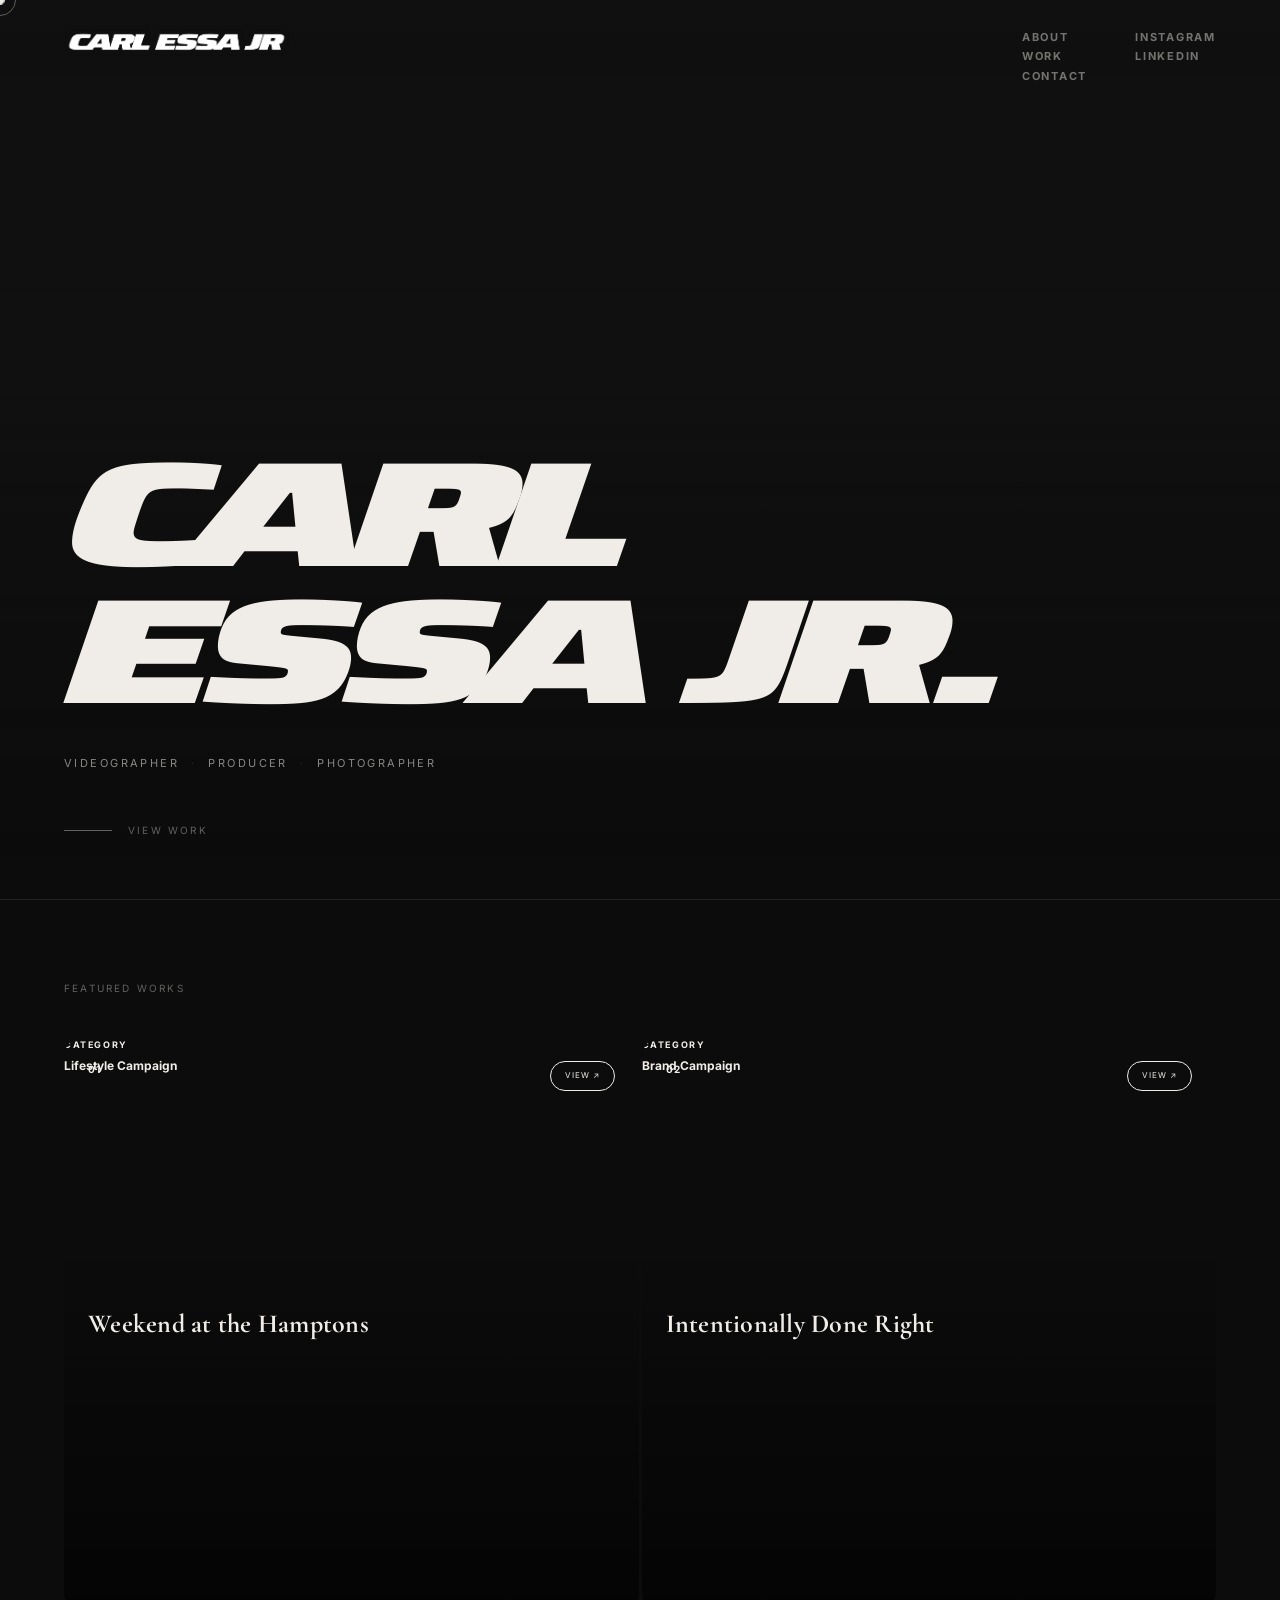
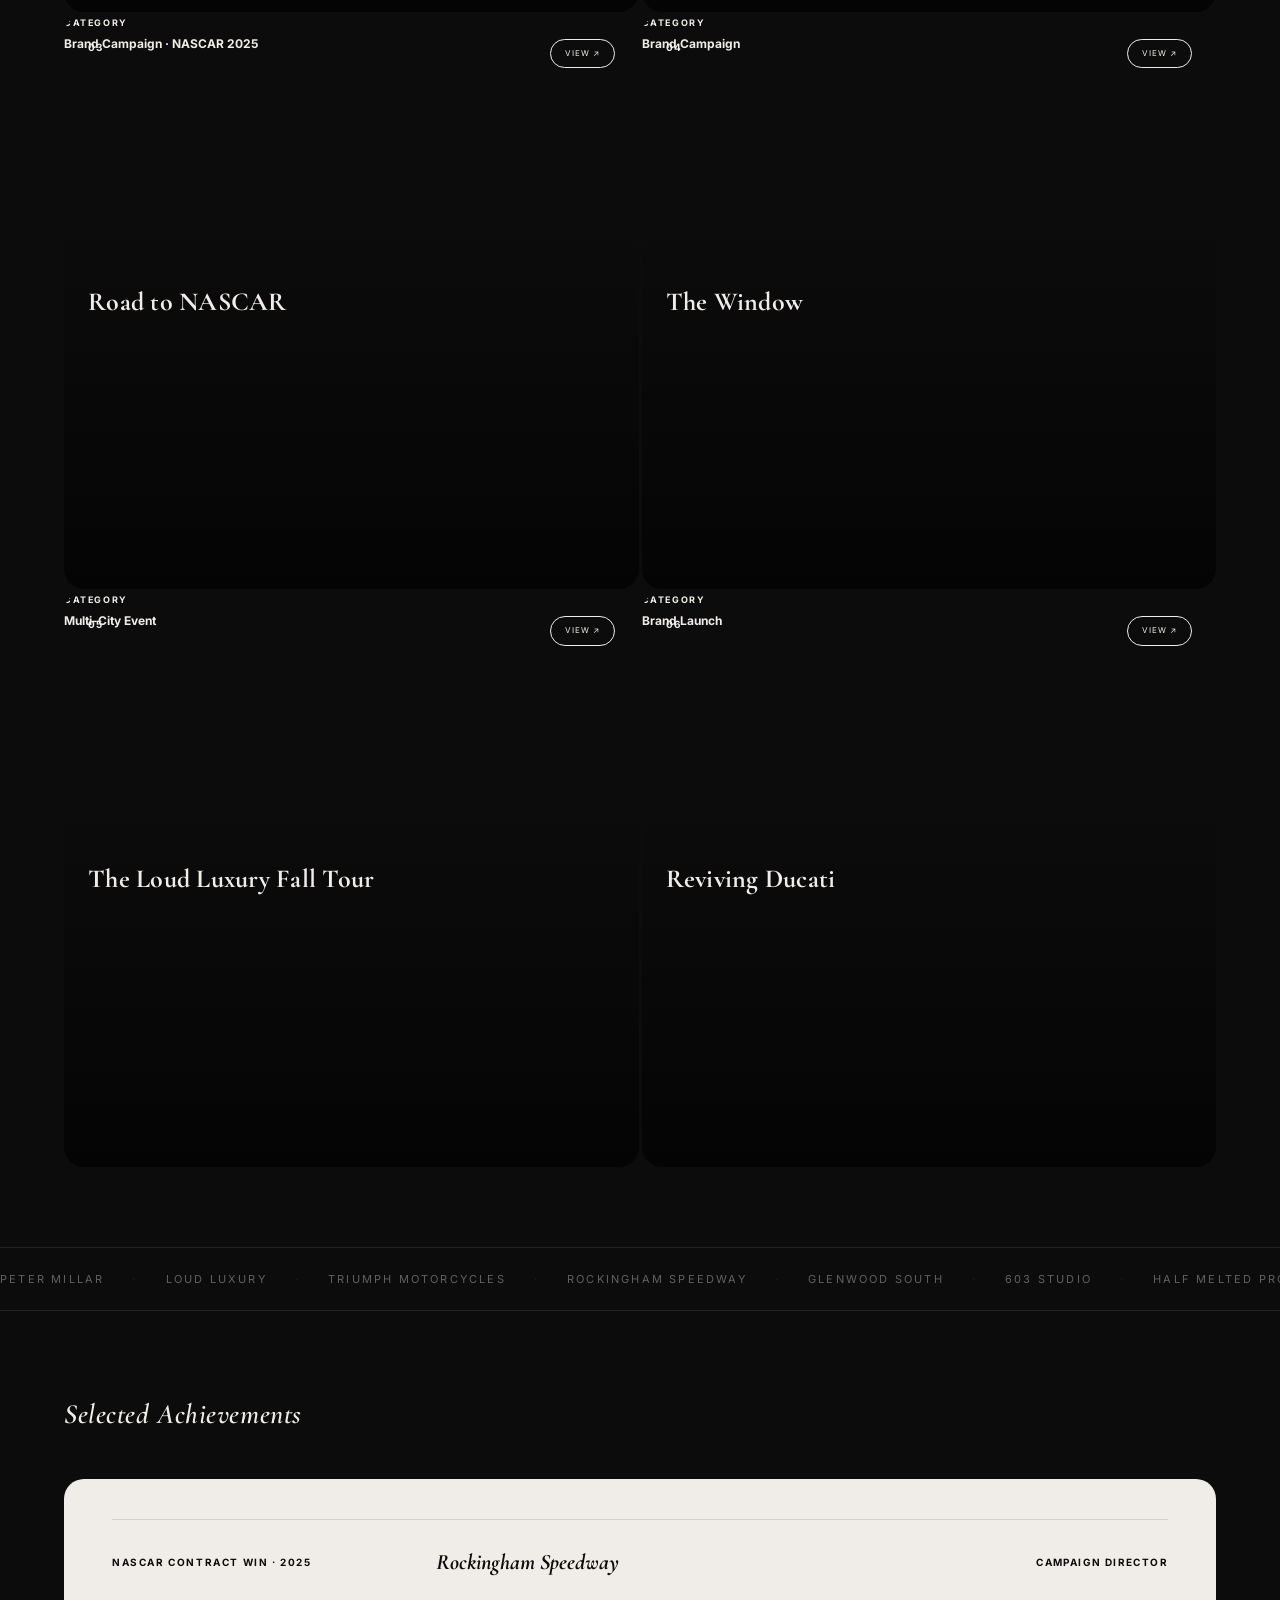
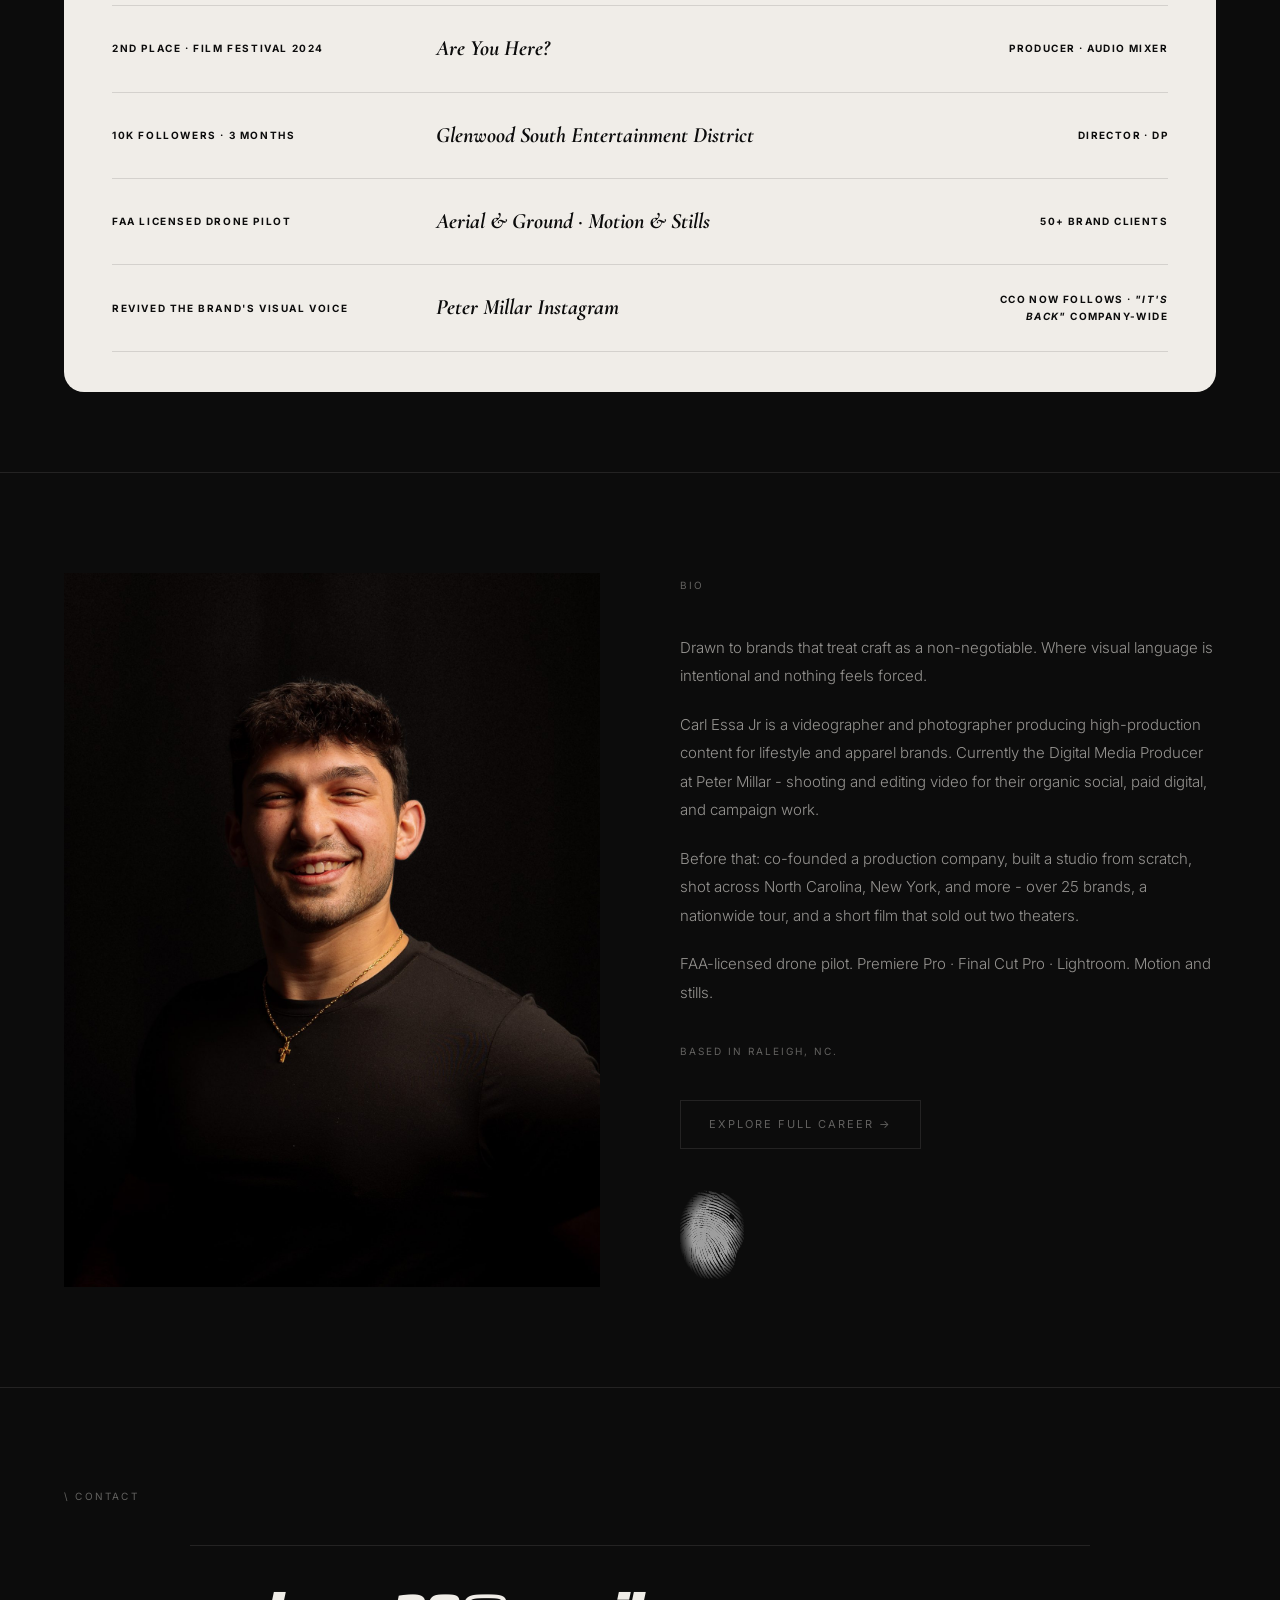
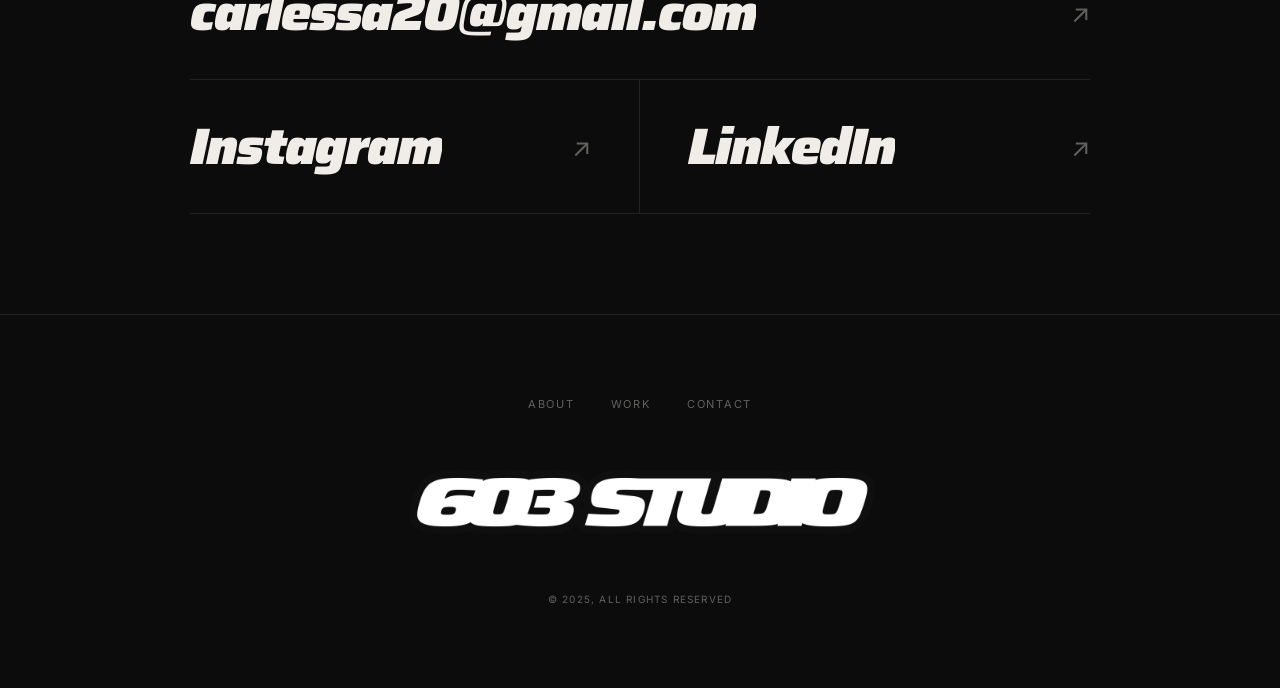
==== commit 1acdb073: "Center the featured-works title/role text on the left of each tile Wrap the title and role meta in a" ====
--- a/index.html
+++ b/index.html
@@ -111,10 +111,12 @@
             <iframe src="https://player.vimeo.com/video/1206674507?autoplay=1&loop=1&muted=1&background=1&playsinline=1" frameborder="0" allow="autoplay; fullscreen" allowfullscreen></iframe>
           </div>
           <div class="wi-num">01</div>
-          <div class="wi-title">Weekend at the Hamptons</div>
-          <div class="wi-meta">
-            <span class="wi-label">Role</span>
-            <span class="wi-value">Director, DP</span>
+          <div class="wi-info">
+            <div class="wi-title">Weekend at the Hamptons</div>
+            <div class="wi-meta">
+              <span class="wi-label">Role</span>
+              <span class="wi-value">Director, DP</span>
+            </div>
           </div>
           <div class="wi-meta">
             <span class="wi-label">Category</span>
@@ -128,10 +130,12 @@
             <iframe src="https://player.vimeo.com/video/1206674506?autoplay=1&loop=1&muted=1&background=1&playsinline=1" frameborder="0" allow="autoplay; fullscreen" allowfullscreen></iframe>
           </div>
           <div class="wi-num">02</div>
-          <div class="wi-title">Intentionally Done Right</div>
-          <div class="wi-meta">
-            <span class="wi-label">Role</span>
-            <span class="wi-value">Director, DP</span>
+          <div class="wi-info">
+            <div class="wi-title">Intentionally Done Right</div>
+            <div class="wi-meta">
+              <span class="wi-label">Role</span>
+              <span class="wi-value">Director, DP</span>
+            </div>
           </div>
           <div class="wi-meta">
             <span class="wi-label">Category</span>
@@ -145,10 +149,12 @@
             <iframe src="https://player.vimeo.com/video/1206675881?autoplay=1&loop=1&muted=1&background=1&playsinline=1" frameborder="0" allow="autoplay; fullscreen" allowfullscreen></iframe>
           </div>
           <div class="wi-num">03</div>
-          <div class="wi-title">Road to NASCAR</div>
-          <div class="wi-meta">
-            <span class="wi-label">Role</span>
-            <span class="wi-value">Director, DP</span>
+          <div class="wi-info">
+            <div class="wi-title">Road to NASCAR</div>
+            <div class="wi-meta">
+              <span class="wi-label">Role</span>
+              <span class="wi-value">Director, DP</span>
+            </div>
           </div>
           <div class="wi-meta">
             <span class="wi-label">Category</span>
@@ -162,10 +168,12 @@
             <iframe src="https://player.vimeo.com/video/1206674508?autoplay=1&loop=1&muted=1&background=1&playsinline=1" frameborder="0" allow="autoplay; fullscreen" allowfullscreen></iframe>
           </div>
           <div class="wi-num">04</div>
-          <div class="wi-title">The Window</div>
-          <div class="wi-meta">
-            <span class="wi-label">Role</span>
-            <span class="wi-value">Director, DP</span>
+          <div class="wi-info">
+            <div class="wi-title">The Window</div>
+            <div class="wi-meta">
+              <span class="wi-label">Role</span>
+              <span class="wi-value">Director, DP</span>
+            </div>
           </div>
           <div class="wi-meta">
             <span class="wi-label">Category</span>
@@ -179,10 +187,12 @@
             <iframe src="https://player.vimeo.com/video/1208973138?autoplay=1&loop=1&muted=1&background=1&playsinline=1" frameborder="0" allow="autoplay; fullscreen" allowfullscreen></iframe>
           </div>
           <div class="wi-num">05</div>
-          <div class="wi-title">The Loud Luxury Fall Tour</div>
-          <div class="wi-meta">
-            <span class="wi-label">Role</span>
-            <span class="wi-value">Director, DP</span>
+          <div class="wi-info">
+            <div class="wi-title">The Loud Luxury Fall Tour</div>
+            <div class="wi-meta">
+              <span class="wi-label">Role</span>
+              <span class="wi-value">Director, DP</span>
+            </div>
           </div>
           <div class="wi-meta">
             <span class="wi-label">Category</span>
@@ -196,10 +206,12 @@
             <iframe src="https://player.vimeo.com/video/1206674505?autoplay=1&loop=1&muted=1&background=1&playsinline=1" frameborder="0" allow="autoplay; fullscreen" allowfullscreen></iframe>
           </div>
           <div class="wi-num">06</div>
-          <div class="wi-title">Reviving Ducati</div>
-          <div class="wi-meta">
-            <span class="wi-label">Role</span>
-            <span class="wi-value">Director, DP</span>
+          <div class="wi-info">
+            <div class="wi-title">Reviving Ducati</div>
+            <div class="wi-meta">
+              <span class="wi-label">Role</span>
+              <span class="wi-value">Director, DP</span>
+            </div>
           </div>
           <div class="wi-meta">
             <span class="wi-label">Category</span>
--- a/css/style.css
+++ b/css/style.css
@@ -566,26 +566,23 @@
   padding: 80px var(--g);
 }
 
-.works-list { margin-top: 0; }
-
-/* 5 columns: number | title | role meta | category meta | arrow */
+/* 2 columns x 3 rows of square video tiles */
+.works-list {
+  margin-top: 0;
+  display: grid;
+  grid-template-columns: repeat(2, 1fr);
+  gap: 3px;
+}
+
 .work-item {
   position: relative;
   overflow: hidden;
-  display: grid;
-  grid-template-columns: 40px 1fr 200px 220px 100px;
-  align-items: center;
-  gap: 24px;
-  padding: 72px 40px;
-  min-height: 240px;
-  border-bottom: 1px solid var(--border);
+  aspect-ratio: 1 / 1;
   border-radius: 20px;
   transition: opacity .25s;
   text-decoration: none;
 }
 
-.work-item:first-child { border-top: 1px solid var(--border); }
-
 .wi-bg {
   position: absolute;
   inset: 0;
@@ -598,10 +595,8 @@
   position: absolute;
   top: 50%;
   left: 50%;
-  width: 100%;
-  height: 56.25vw;
-  min-height: 100%;
-  min-width: 177.78vh;
+  width: 178%;
+  height: 100%;
   max-width: none;
   transform: translate(-50%, -50%);
   border: 0;
@@ -611,22 +606,39 @@
 }
 
 .wi-bg::after {
-  content: none;
-}
-
-.work-item > *:not(.wi-bg) { position: relative; z-index: 1; }
+  content: '';
+  position: absolute;
+  inset: 0;
+  background: linear-gradient(to top, rgba(0,0,0,0.65) 0%, rgba(0,0,0,0.2) 45%, rgba(0,0,0,0) 65%);
+  pointer-events: none;
+}
+
+.work-item > *:not(.wi-bg) { z-index: 1; }
 
 .wi-num {
+  position: absolute;
+  top: 24px;
+  left: 24px;
   font-size: 10px;
   letter-spacing: 0.12em;
   color: var(--text);
   font-weight: 700;
-  padding-top: 2px;
+}
+
+.wi-info {
+  position: absolute;
+  top: 50%;
+  left: 24px;
+  right: 24px;
+  transform: translateY(-50%);
+  display: flex;
+  flex-direction: column;
+  gap: 14px;
 }
 
 .wi-title {
   font-family: var(--font-serif);
-  font-size: clamp(18px, 1.8vw, 26px);
+  font-size: clamp(18px, 2.2vw, 26px);
   font-weight: 700;
   letter-spacing: 0.01em;
 }
@@ -636,6 +648,9 @@
   flex-direction: column;
   gap: 4px;
 }
+
+/* Keep the tile to one meta line (role) — category is still shown on the project page */
+.wi-meta:last-of-type { display: none; }
 
 .wi-label {
   font-size: 9px;
@@ -652,11 +667,13 @@
 }
 
 .wi-link {
+  position: absolute;
+  top: 24px;
+  right: 24px;
   font-size: 9px;
   letter-spacing: 0.14em;
   text-transform: uppercase;
   color: var(--text);
-  text-align: right;
   display: flex;
   justify-content: flex-end;
 }
@@ -2116,16 +2133,6 @@
    ================================ */
 
 @media (max-width: 960px) {
-  .work-item {
-    grid-template-columns: 40px 1fr;
-    row-gap: 10px;
-  }
-
-  /* Let meta + link stack below on medium screens */
-  .wi-meta:first-of-type { grid-column: 2; }
-  .wi-meta:last-of-type  { display: none; }
-  .wi-link { text-align: left; grid-column: 2; }
-
   .ticker-item { grid-template-columns: 1fr; gap: 6px; }
   .t-role { text-align: left; }
 
@@ -2142,13 +2149,12 @@
 
   .hero-name-line { font-size: clamp(64px, 19vw, 120px); }
 
-  .work-item {
-    grid-template-columns: 1fr;
-    gap: 8px;
-  }
-
   .wi-num { display: none; }
-  .wi-meta:last-of-type { display: none; }
+  .wi-num, .wi-link { top: 14px; }
+  .wi-num { left: 14px; }
+  .wi-link { right: 14px; }
+  .wi-info { left: 14px; right: 14px; }
+  .wi-title { font-size: 16px; }
 
   .project-grid,
   .project-grid.two-col { grid-template-columns: 1fr; }
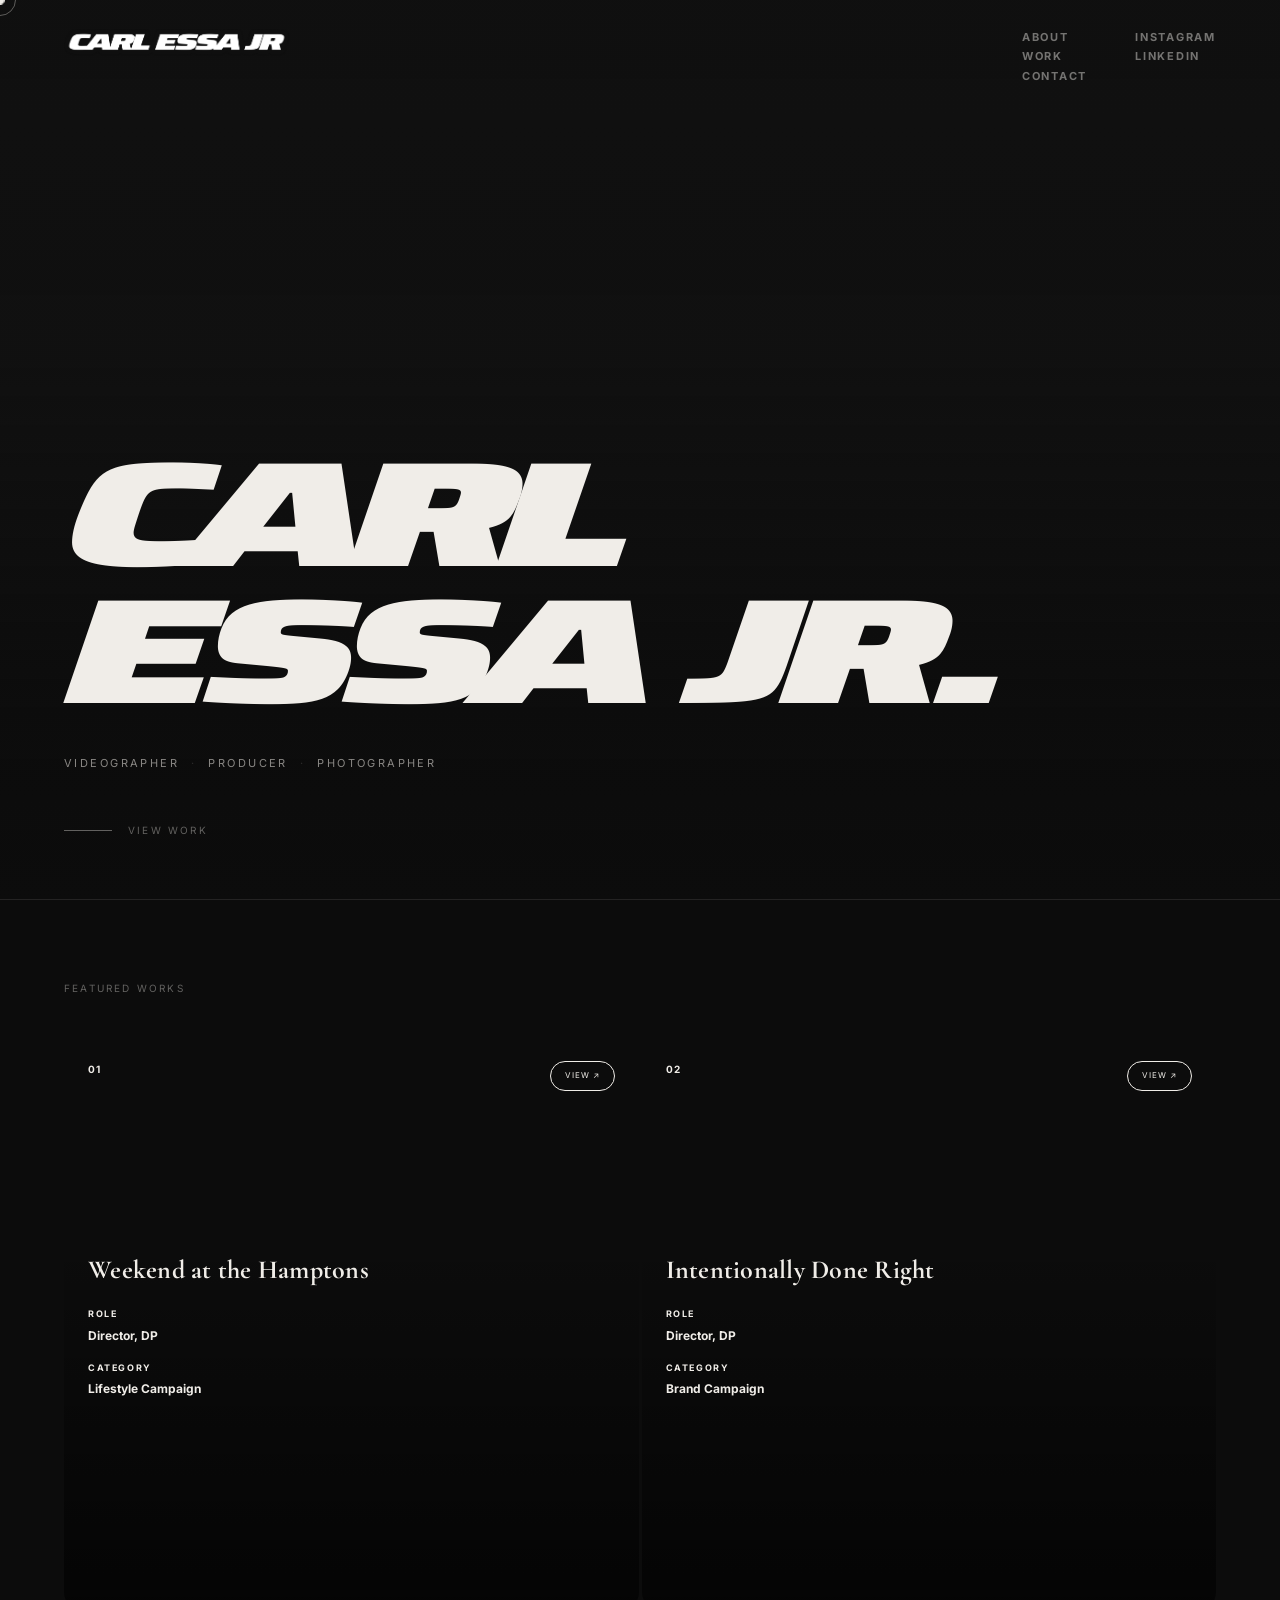
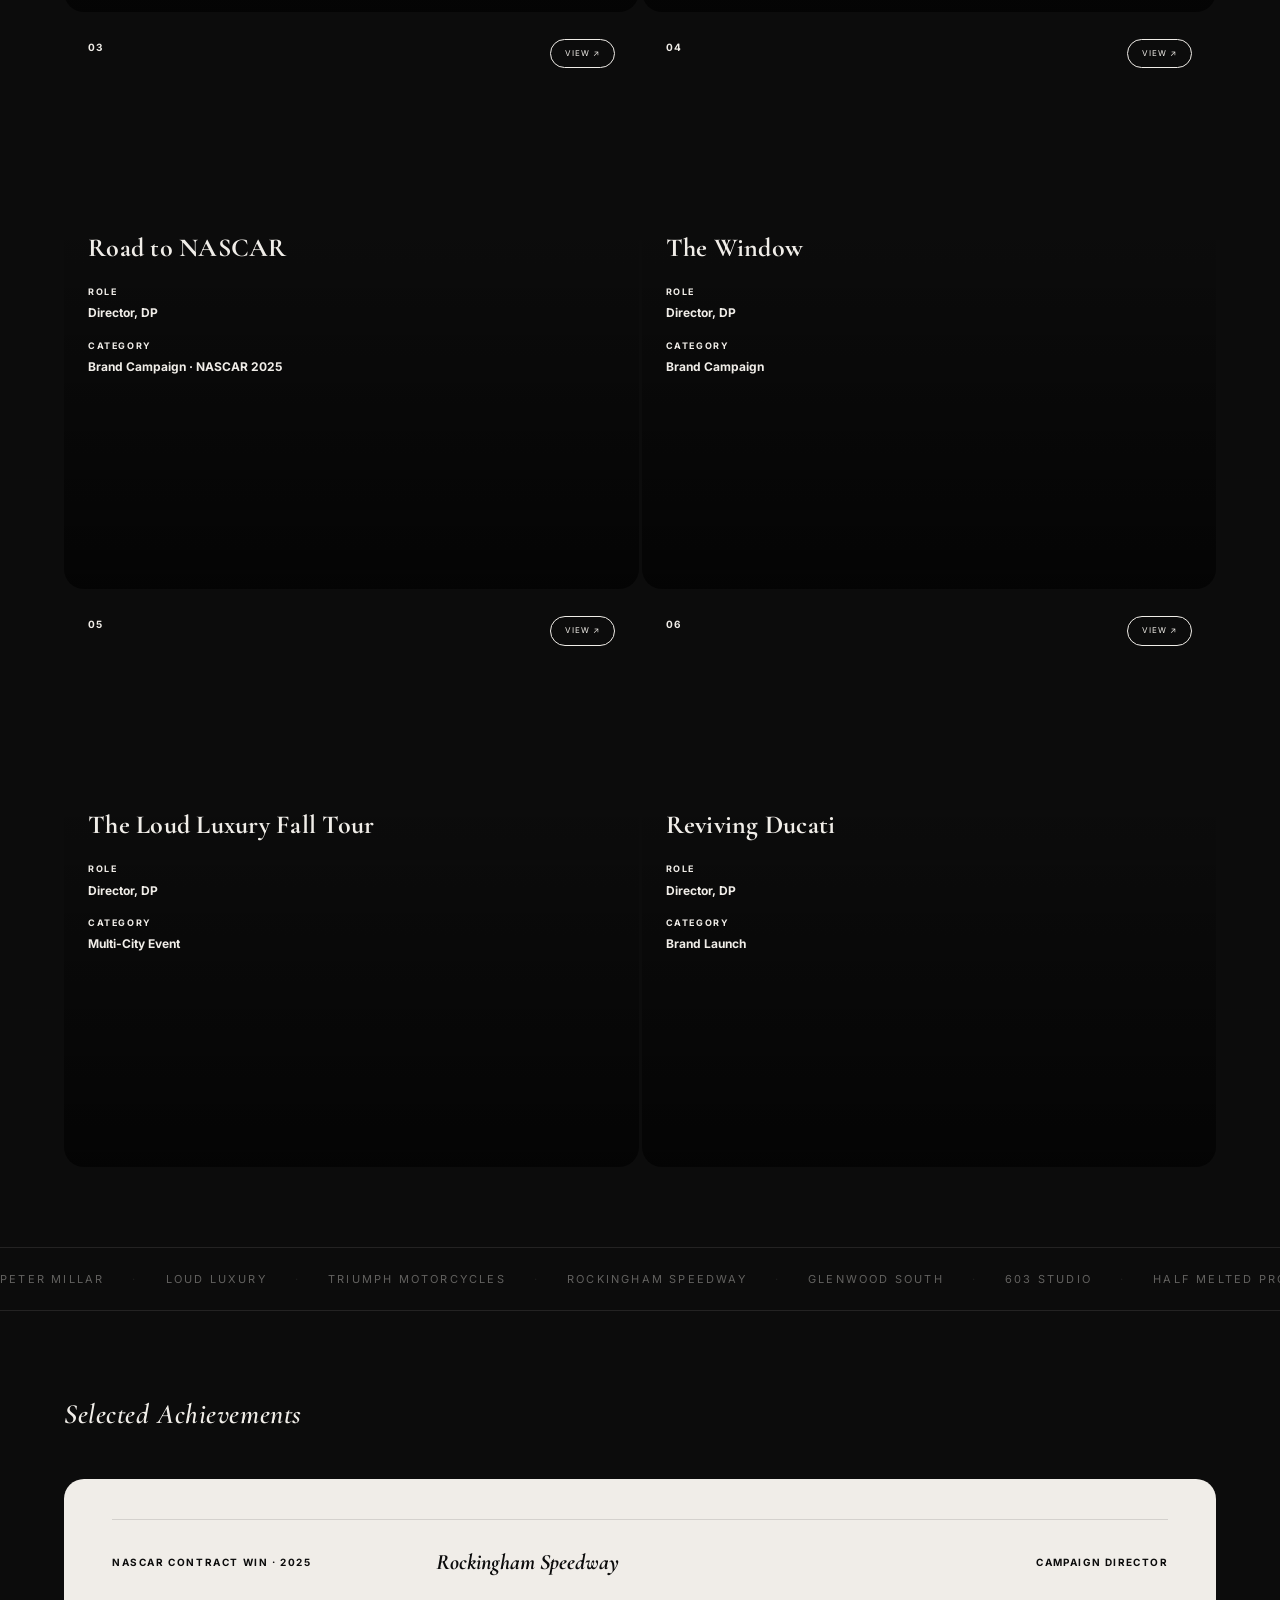
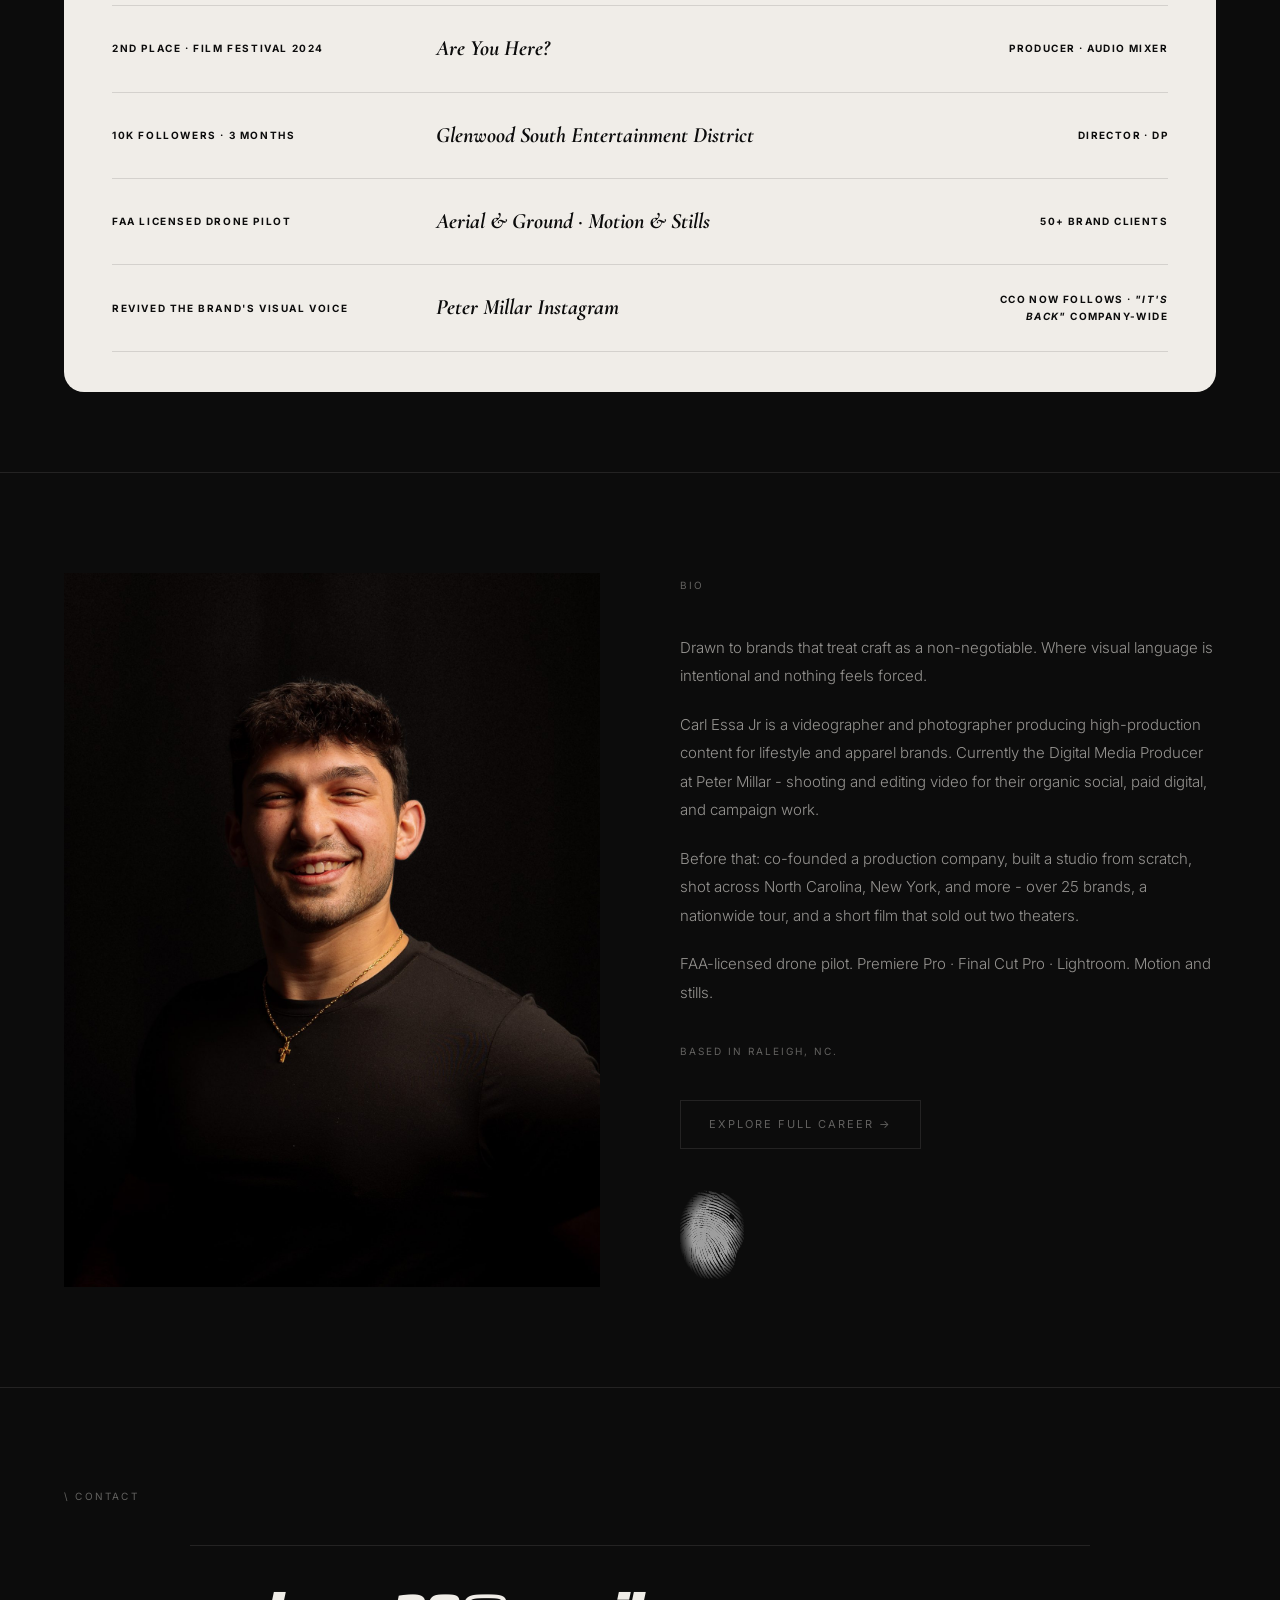
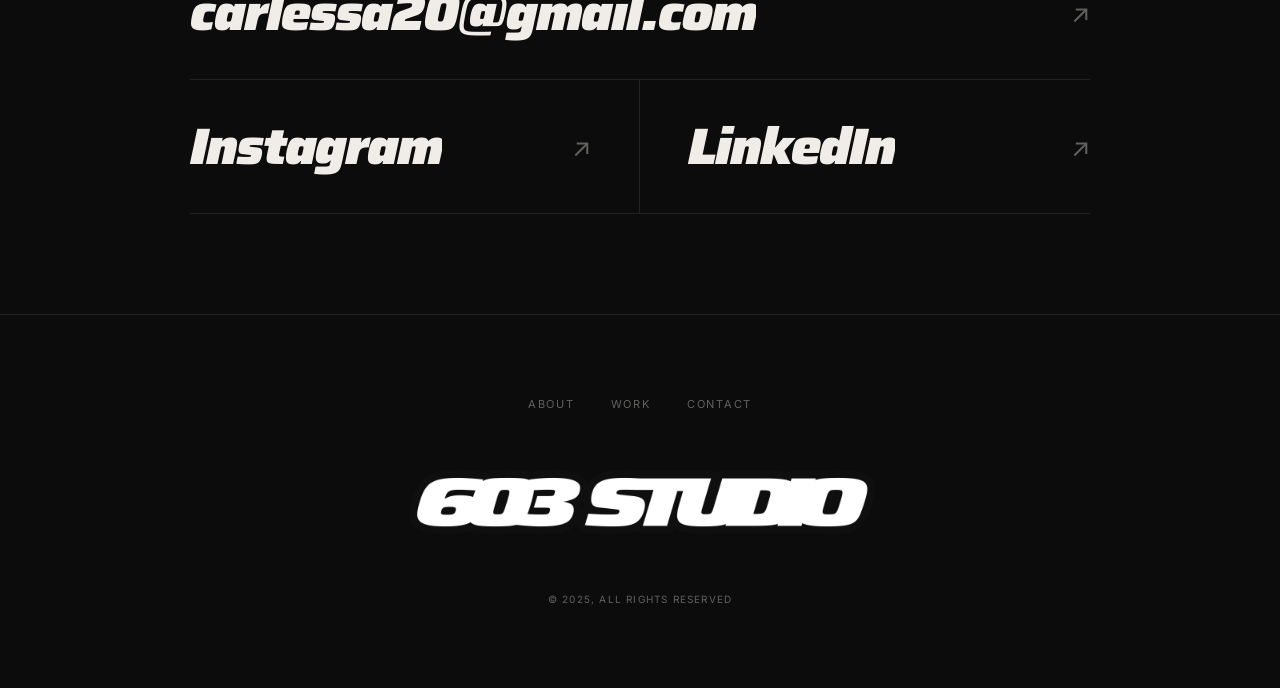
==== commit 737d5948: "Restore category text in featured-works tiles Move the category meta into the .wi-info block alongsi" ====
--- a/index.html
+++ b/index.html
@@ -117,10 +117,10 @@
               <span class="wi-label">Role</span>
               <span class="wi-value">Director, DP</span>
             </div>
-          </div>
-          <div class="wi-meta">
-            <span class="wi-label">Category</span>
-            <span class="wi-value">Lifestyle Campaign</span>
+            <div class="wi-meta">
+              <span class="wi-label">Category</span>
+              <span class="wi-value">Lifestyle Campaign</span>
+            </div>
           </div>
           <div class="wi-link"><span>View ↗</span></div>
         </a>
@@ -136,10 +136,10 @@
               <span class="wi-label">Role</span>
               <span class="wi-value">Director, DP</span>
             </div>
-          </div>
-          <div class="wi-meta">
-            <span class="wi-label">Category</span>
-            <span class="wi-value">Brand Campaign</span>
+            <div class="wi-meta">
+              <span class="wi-label">Category</span>
+              <span class="wi-value">Brand Campaign</span>
+            </div>
           </div>
           <div class="wi-link"><span>View ↗</span></div>
         </a>
@@ -155,10 +155,10 @@
               <span class="wi-label">Role</span>
               <span class="wi-value">Director, DP</span>
             </div>
-          </div>
-          <div class="wi-meta">
-            <span class="wi-label">Category</span>
-            <span class="wi-value">Brand Campaign · NASCAR 2025</span>
+            <div class="wi-meta">
+              <span class="wi-label">Category</span>
+              <span class="wi-value">Brand Campaign · NASCAR 2025</span>
+            </div>
           </div>
           <div class="wi-link"><span>View ↗</span></div>
         </a>
@@ -174,10 +174,10 @@
               <span class="wi-label">Role</span>
               <span class="wi-value">Director, DP</span>
             </div>
-          </div>
-          <div class="wi-meta">
-            <span class="wi-label">Category</span>
-            <span class="wi-value">Brand Campaign</span>
+            <div class="wi-meta">
+              <span class="wi-label">Category</span>
+              <span class="wi-value">Brand Campaign</span>
+            </div>
           </div>
           <div class="wi-link"><span>View ↗</span></div>
         </a>
@@ -193,10 +193,10 @@
               <span class="wi-label">Role</span>
               <span class="wi-value">Director, DP</span>
             </div>
-          </div>
-          <div class="wi-meta">
-            <span class="wi-label">Category</span>
-            <span class="wi-value">Multi-City Event</span>
+            <div class="wi-meta">
+              <span class="wi-label">Category</span>
+              <span class="wi-value">Multi-City Event</span>
+            </div>
           </div>
           <div class="wi-link"><span>View ↗</span></div>
         </a>
@@ -212,10 +212,10 @@
               <span class="wi-label">Role</span>
               <span class="wi-value">Director, DP</span>
             </div>
-          </div>
-          <div class="wi-meta">
-            <span class="wi-label">Category</span>
-            <span class="wi-value">Brand Launch</span>
+            <div class="wi-meta">
+              <span class="wi-label">Category</span>
+              <span class="wi-value">Brand Launch</span>
+            </div>
           </div>
           <div class="wi-link"><span>View ↗</span></div>
         </a>
--- a/css/style.css
+++ b/css/style.css
@@ -648,9 +648,6 @@
   flex-direction: column;
   gap: 4px;
 }
-
-/* Keep the tile to one meta line (role) — category is still shown on the project page */
-.wi-meta:last-of-type { display: none; }
 
 .wi-label {
   font-size: 9px;
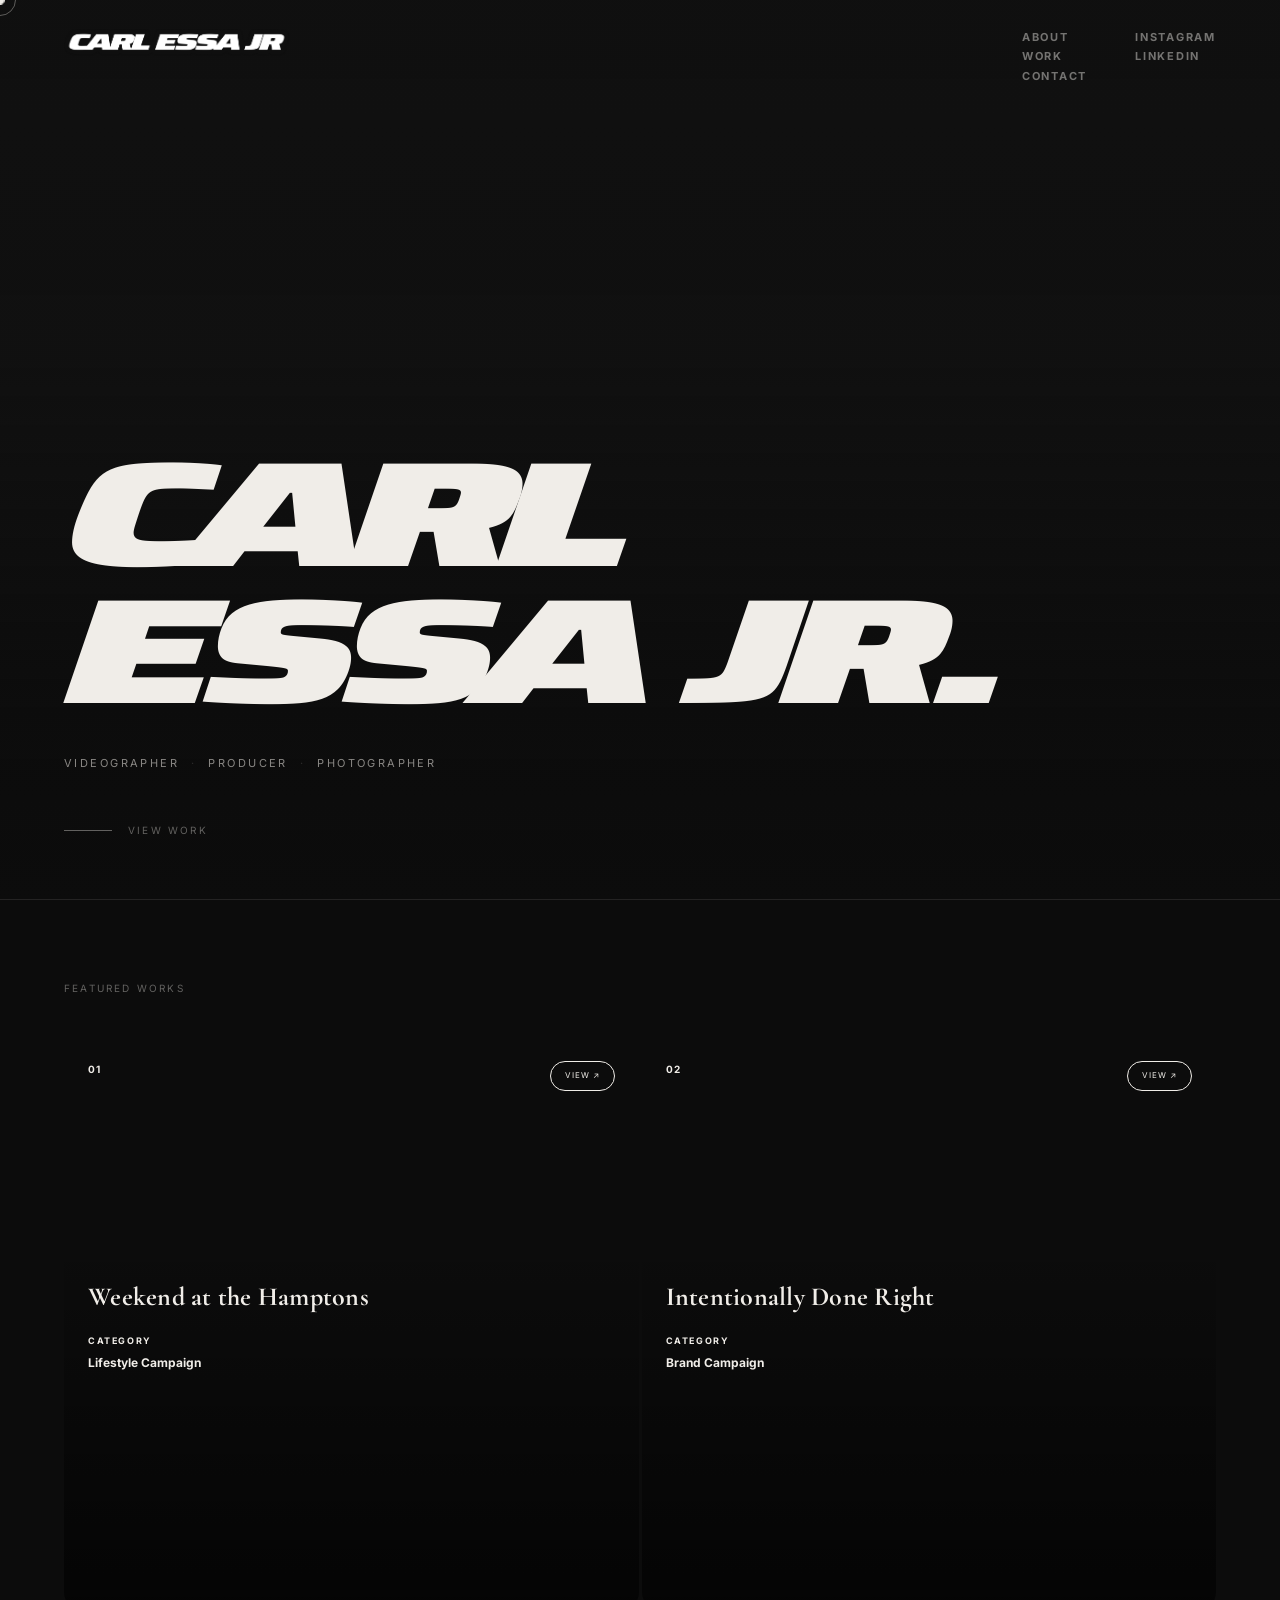
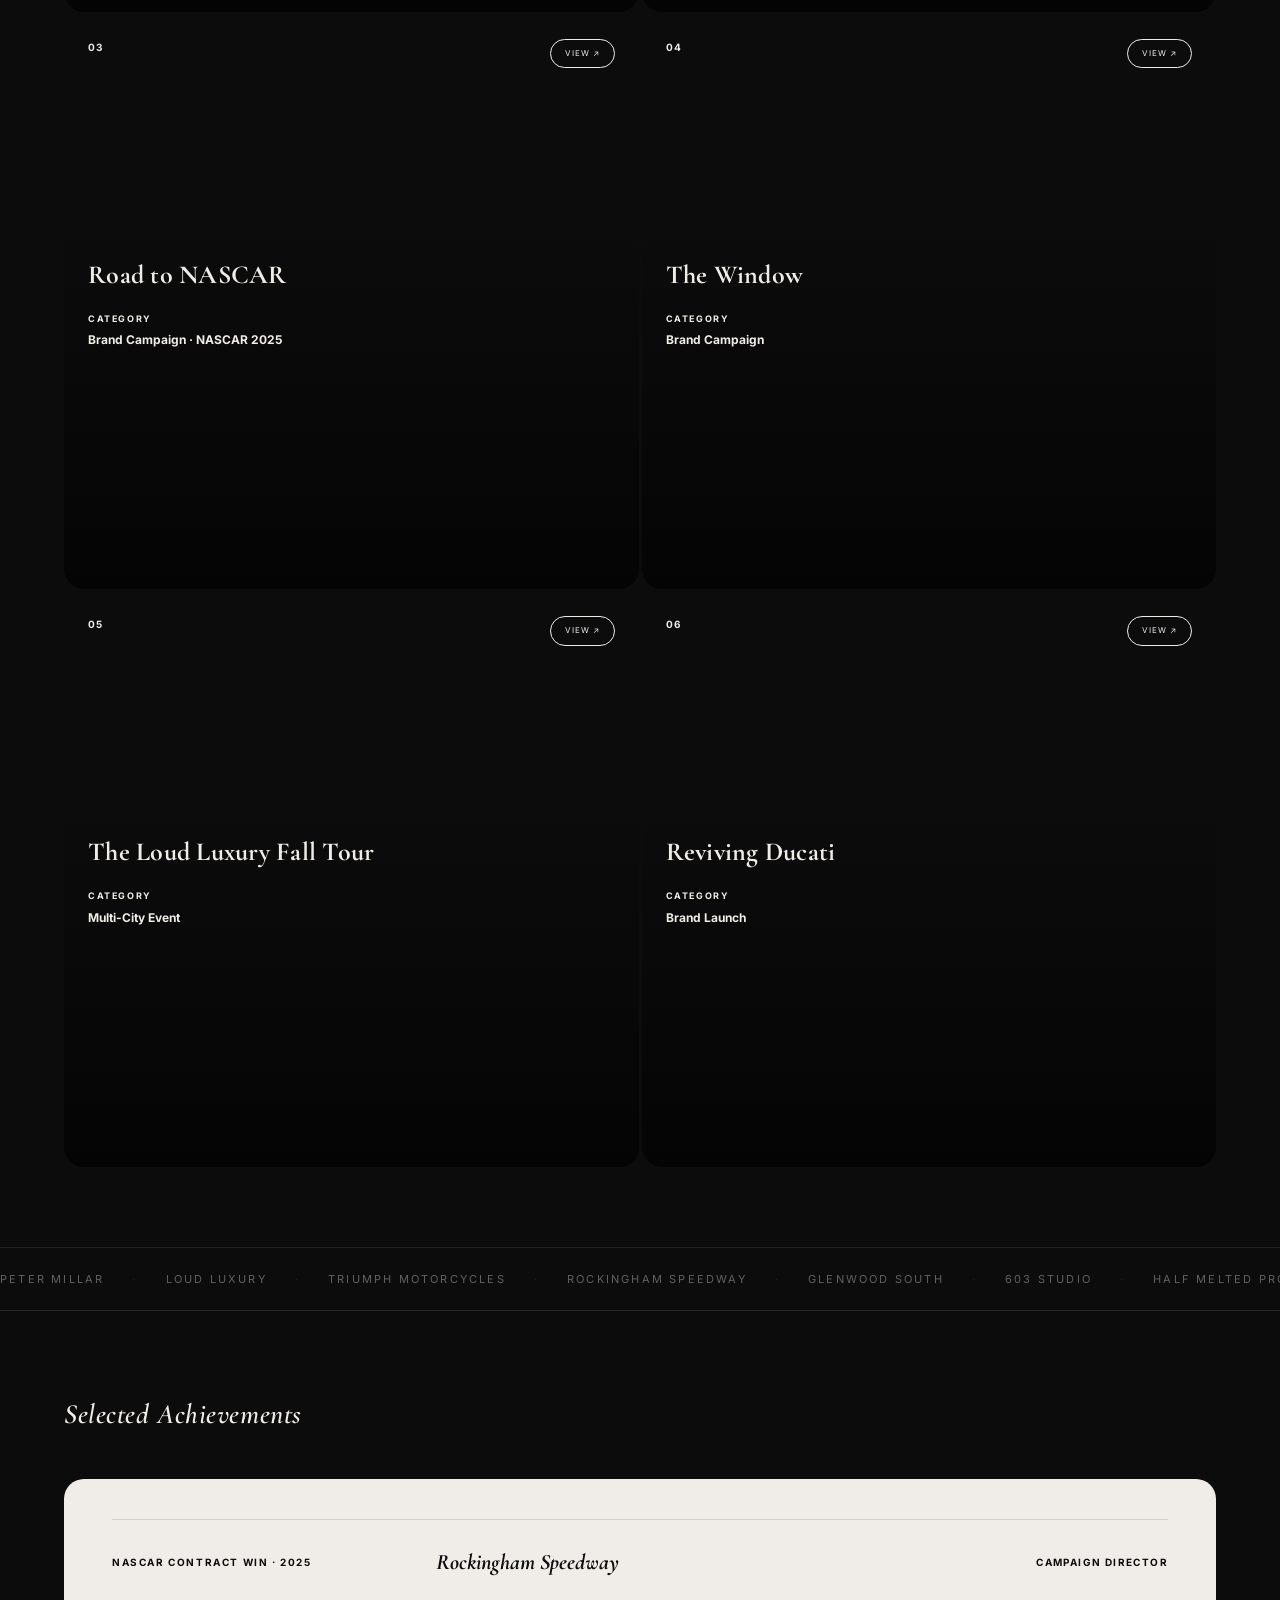
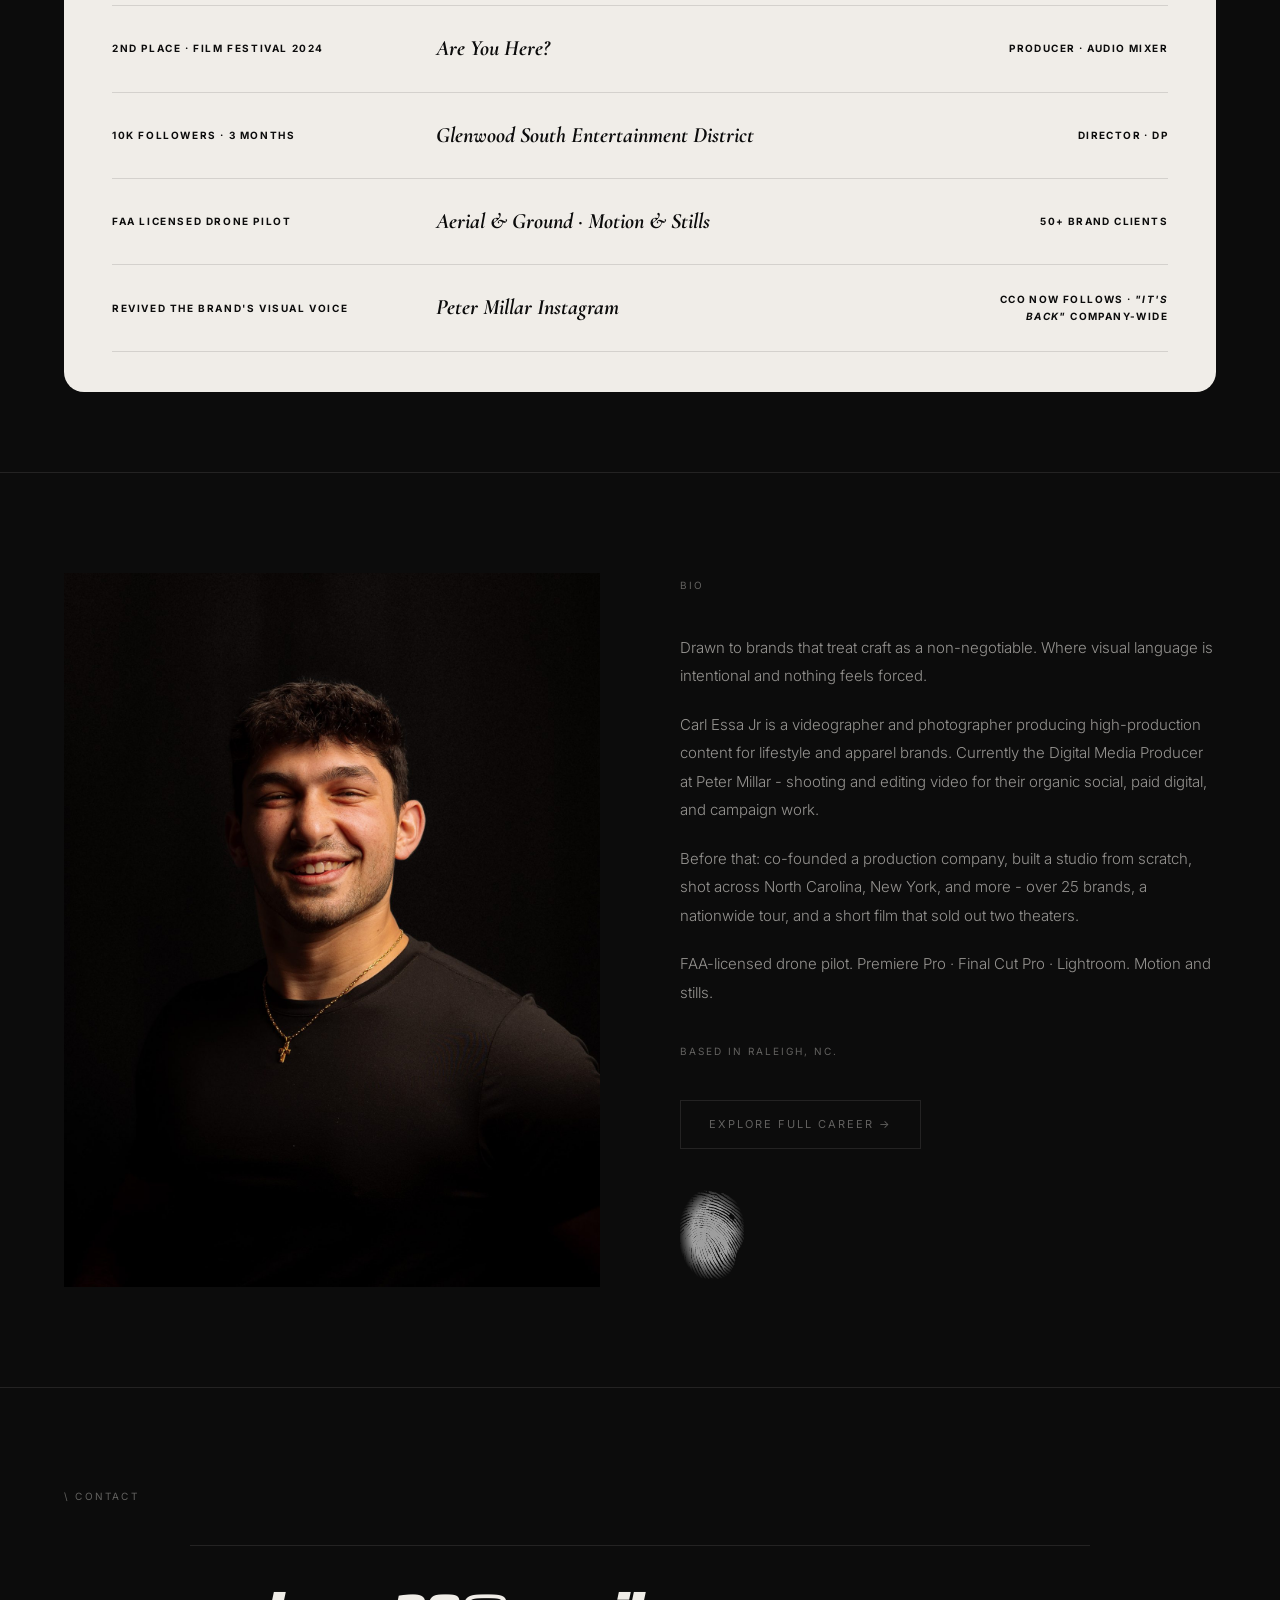
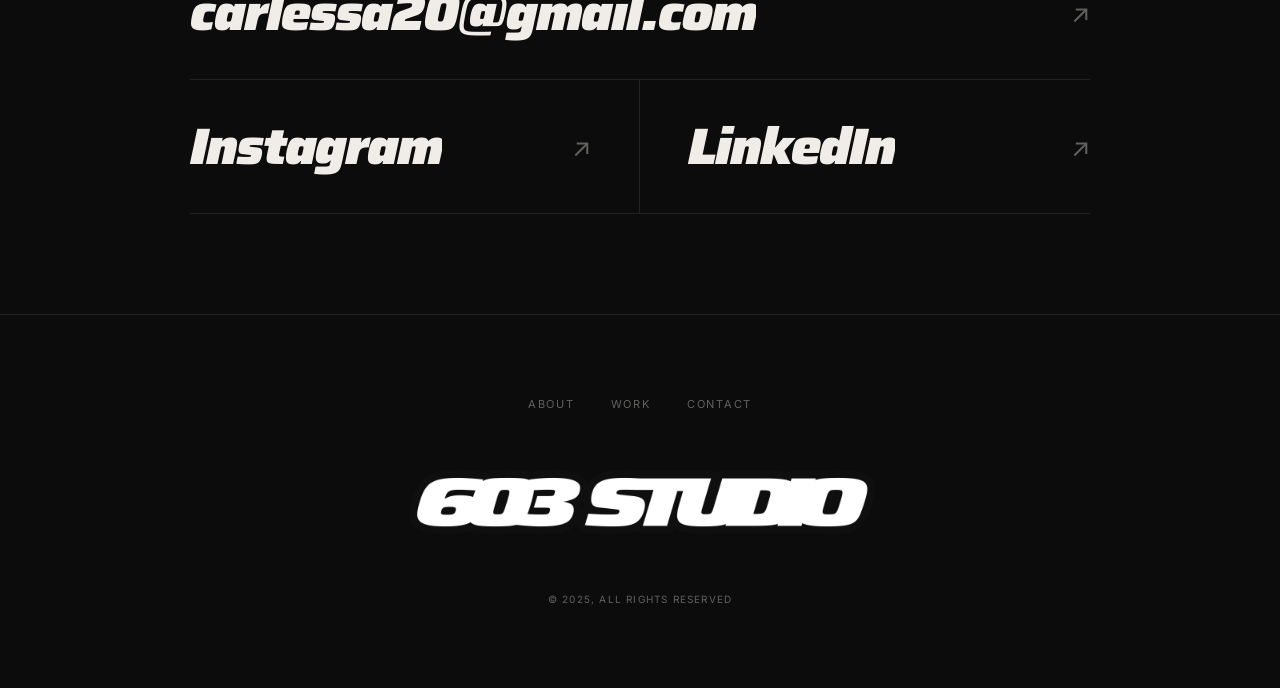
==== commit 9ac0ba3f: "Drop role meta from featured-works tiles, keep category only Co-Authored-By: Claude Sonnet 5 <norepl" ====
--- a/index.html
+++ b/index.html
@@ -114,10 +114,6 @@
           <div class="wi-info">
             <div class="wi-title">Weekend at the Hamptons</div>
             <div class="wi-meta">
-              <span class="wi-label">Role</span>
-              <span class="wi-value">Director, DP</span>
-            </div>
-            <div class="wi-meta">
               <span class="wi-label">Category</span>
               <span class="wi-value">Lifestyle Campaign</span>
             </div>
@@ -133,10 +129,6 @@
           <div class="wi-info">
             <div class="wi-title">Intentionally Done Right</div>
             <div class="wi-meta">
-              <span class="wi-label">Role</span>
-              <span class="wi-value">Director, DP</span>
-            </div>
-            <div class="wi-meta">
               <span class="wi-label">Category</span>
               <span class="wi-value">Brand Campaign</span>
             </div>
@@ -152,10 +144,6 @@
           <div class="wi-info">
             <div class="wi-title">Road to NASCAR</div>
             <div class="wi-meta">
-              <span class="wi-label">Role</span>
-              <span class="wi-value">Director, DP</span>
-            </div>
-            <div class="wi-meta">
               <span class="wi-label">Category</span>
               <span class="wi-value">Brand Campaign · NASCAR 2025</span>
             </div>
@@ -170,10 +158,6 @@
           <div class="wi-num">04</div>
           <div class="wi-info">
             <div class="wi-title">The Window</div>
-            <div class="wi-meta">
-              <span class="wi-label">Role</span>
-              <span class="wi-value">Director, DP</span>
-            </div>
             <div class="wi-meta">
               <span class="wi-label">Category</span>
               <span class="wi-value">Brand Campaign</span>
@@ -190,10 +174,6 @@
           <div class="wi-info">
             <div class="wi-title">The Loud Luxury Fall Tour</div>
             <div class="wi-meta">
-              <span class="wi-label">Role</span>
-              <span class="wi-value">Director, DP</span>
-            </div>
-            <div class="wi-meta">
               <span class="wi-label">Category</span>
               <span class="wi-value">Multi-City Event</span>
             </div>
@@ -208,10 +188,6 @@
           <div class="wi-num">06</div>
           <div class="wi-info">
             <div class="wi-title">Reviving Ducati</div>
-            <div class="wi-meta">
-              <span class="wi-label">Role</span>
-              <span class="wi-value">Director, DP</span>
-            </div>
             <div class="wi-meta">
               <span class="wi-label">Category</span>
               <span class="wi-value">Brand Launch</span>
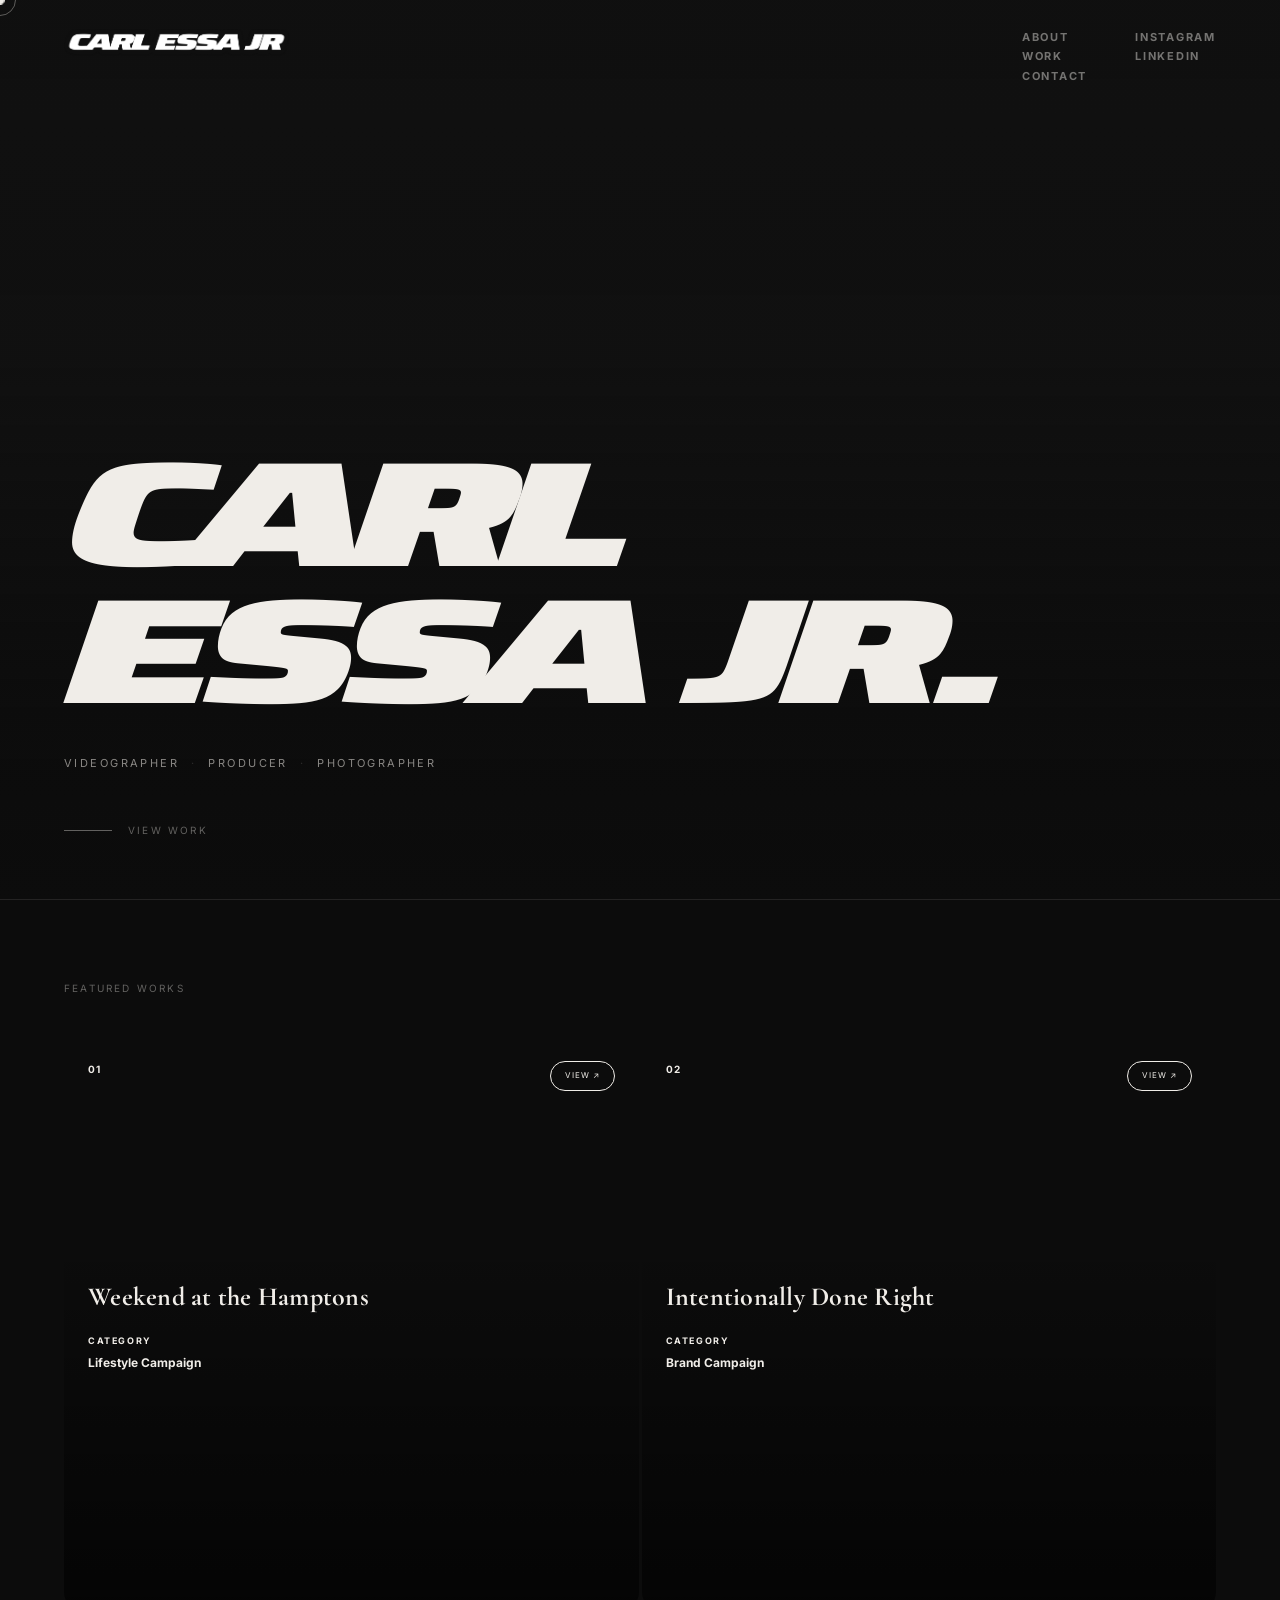
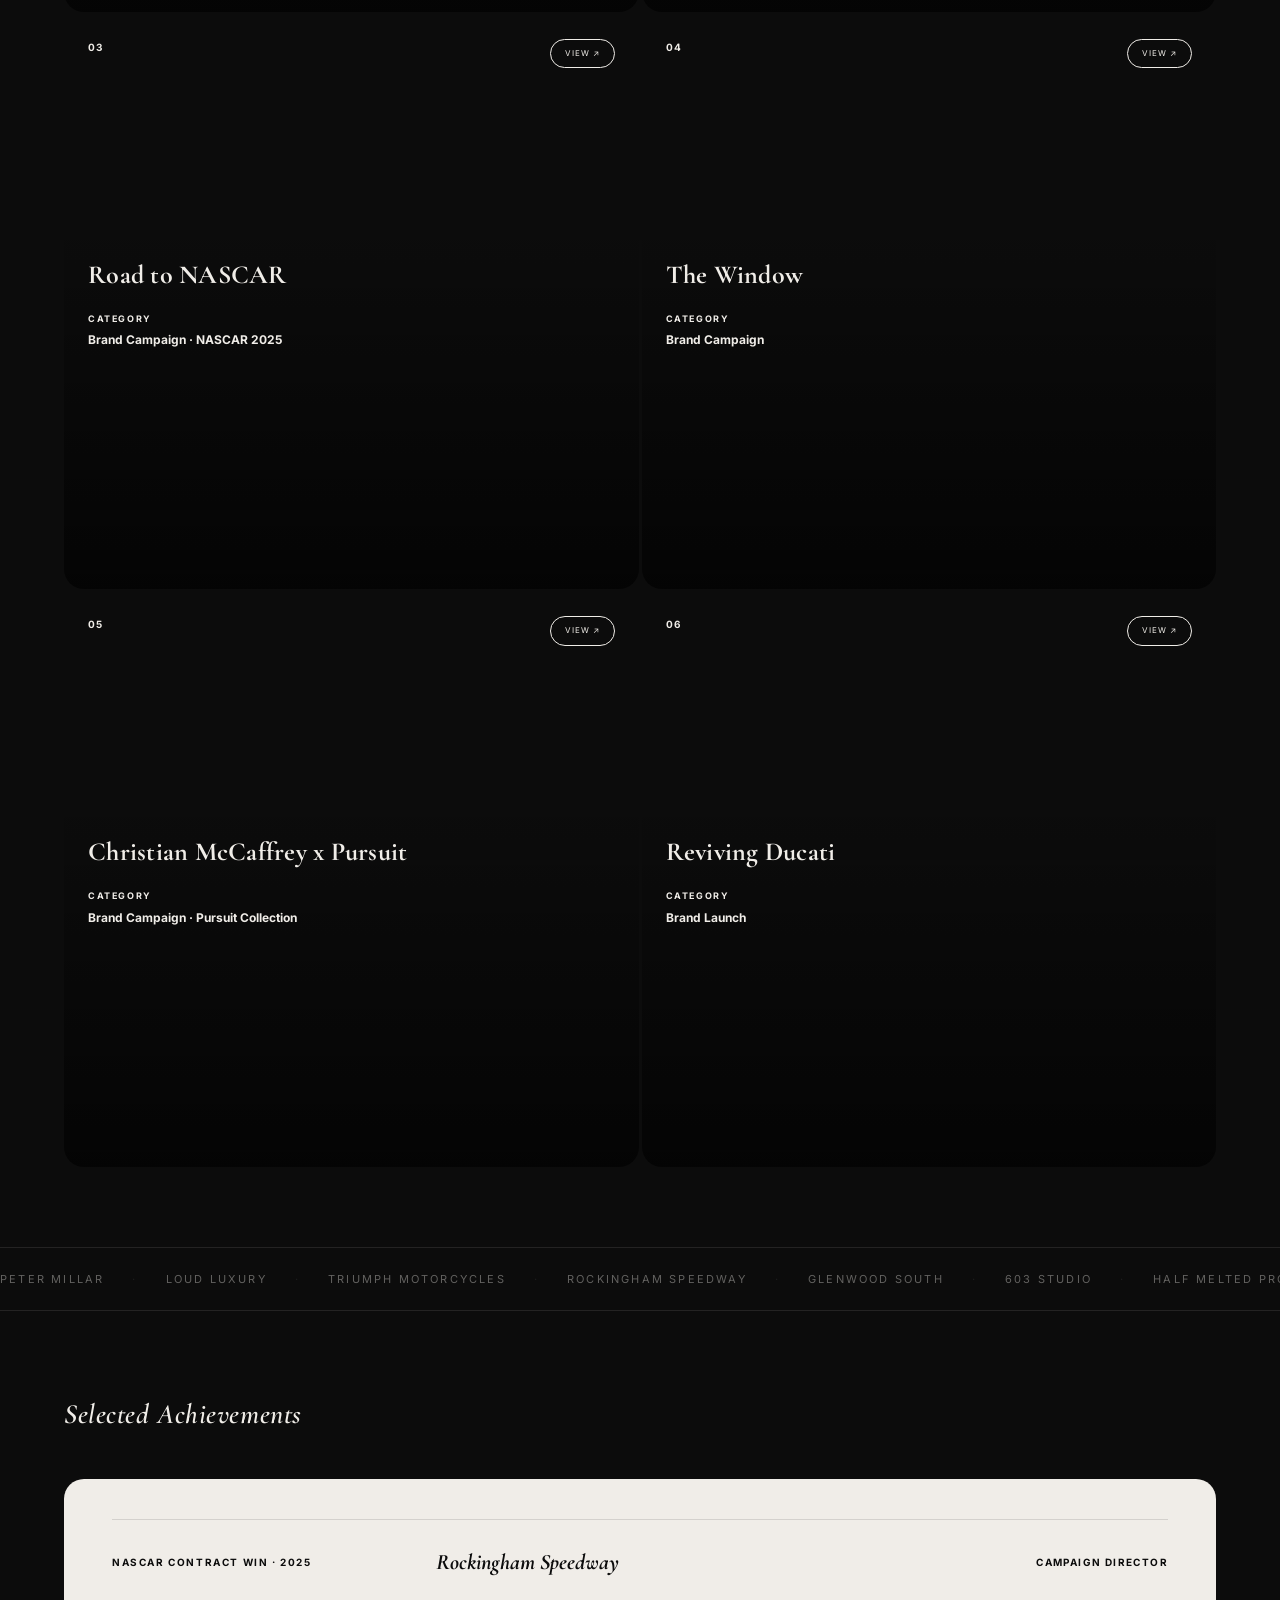
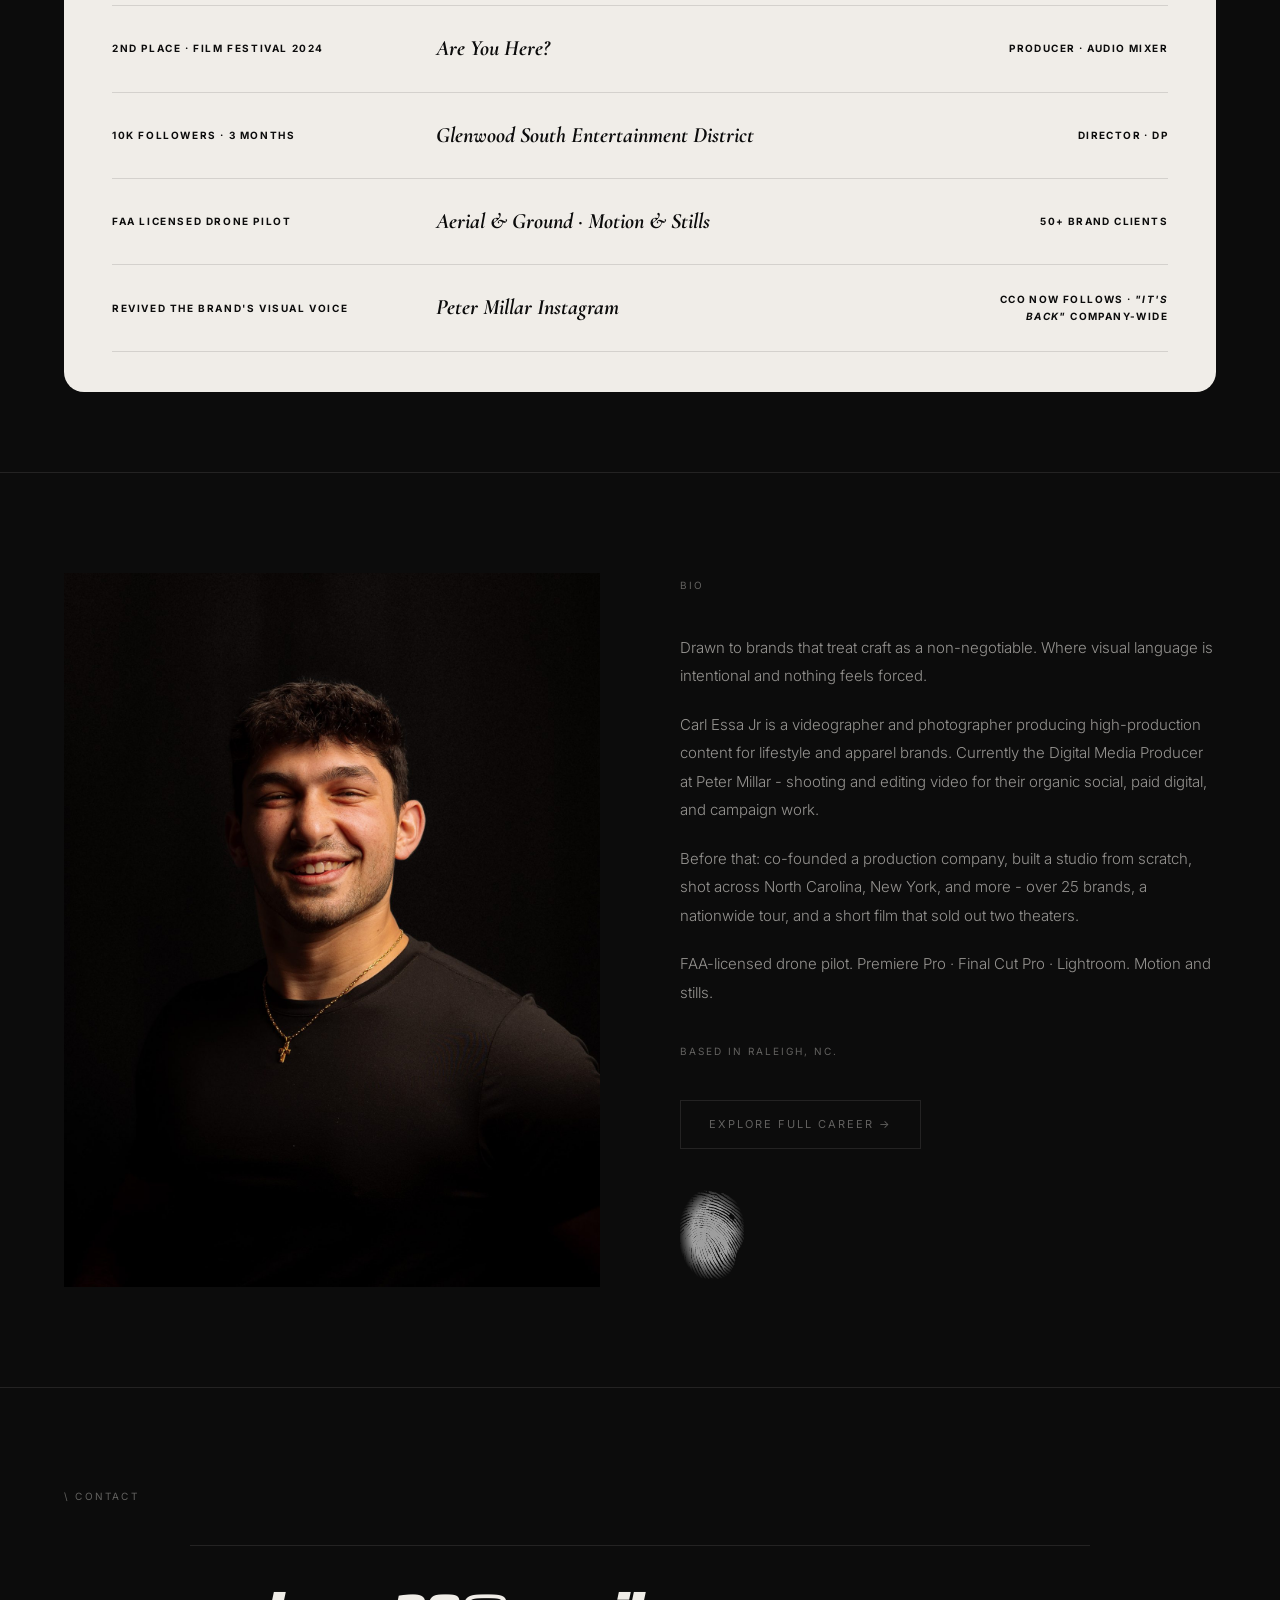
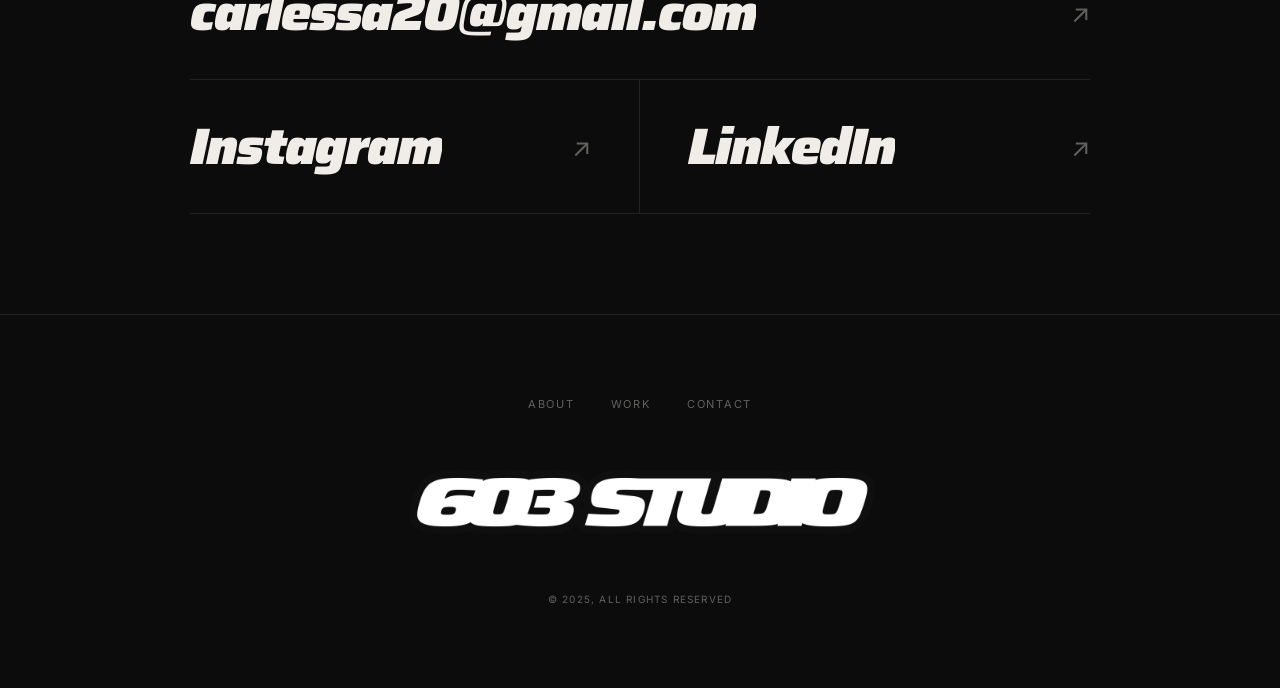
==== commit 7674506b: "Swap homepage featured work #05: Loud Luxury -> Christian McCaffrey x Pursuit Links to the new Pursu" ====
--- a/index.html
+++ b/index.html
@@ -166,16 +166,16 @@
           <div class="wi-link"><span>View ↗</span></div>
         </a>
 
-        <a class="work-item reveal" href="loud-luxury.html">
+        <a class="work-item reveal" href="peter-millar.html">
           <div class="wi-bg wi-bg--portrait">
-            <iframe src="https://player.vimeo.com/video/1208973138?autoplay=1&loop=1&muted=1&background=1&playsinline=1" frameborder="0" allow="autoplay; fullscreen" allowfullscreen></iframe>
+            <iframe src="https://player.vimeo.com/video/1224420935?autoplay=1&loop=1&muted=1&background=1&playsinline=1" frameborder="0" allow="autoplay; fullscreen" allowfullscreen></iframe>
           </div>
           <div class="wi-num">05</div>
           <div class="wi-info">
-            <div class="wi-title">The Loud Luxury Fall Tour</div>
-            <div class="wi-meta">
-              <span class="wi-label">Category</span>
-              <span class="wi-value">Multi-City Event</span>
+            <div class="wi-title">Christian McCaffrey x Pursuit</div>
+            <div class="wi-meta">
+              <span class="wi-label">Category</span>
+              <span class="wi-value">Brand Campaign · Pursuit Collection</span>
             </div>
           </div>
           <div class="wi-link"><span>View ↗</span></div>
--- a/css/style.css
+++ b/css/style.css
@@ -1690,6 +1690,20 @@
   margin-bottom: 2px;
 }
 
+/* Stack multiple video groups (e.g. a row + a pair) in one ps-body */
+.ps-video-stack {
+  display: flex;
+  flex-direction: column;
+  gap: 2px;
+  flex: 1;
+}
+
+/* Keep the overview text pinned near the headline instead of centering
+   against a tall stacked video group */
+.ps-body--top {
+  align-items: flex-start;
+}
+
 .ps-overview {
   flex: 0 0 28%;
   display: flex;
@@ -2210,7 +2224,11 @@
   .ps-body > .ps-video,
   .ps-body > .ps-video-pair,
   .ps-body > .ps-video-trio,
-  .ps-body > .ps-video-row { flex: none !important; }
+  .ps-body > .ps-video-row,
+  .ps-body > .ps-video-stack { flex: none !important; }
+
+  /* ── PROJECT PAGES: stacked video groups get breathing room between them ── */
+  .ps-video-stack { gap: 24px; }
 
   /* ── PROJECT PAGES: standalone single horizontal video → full width ── */
   .ps-body > .ps-video { width: 100%; margin: 0; }
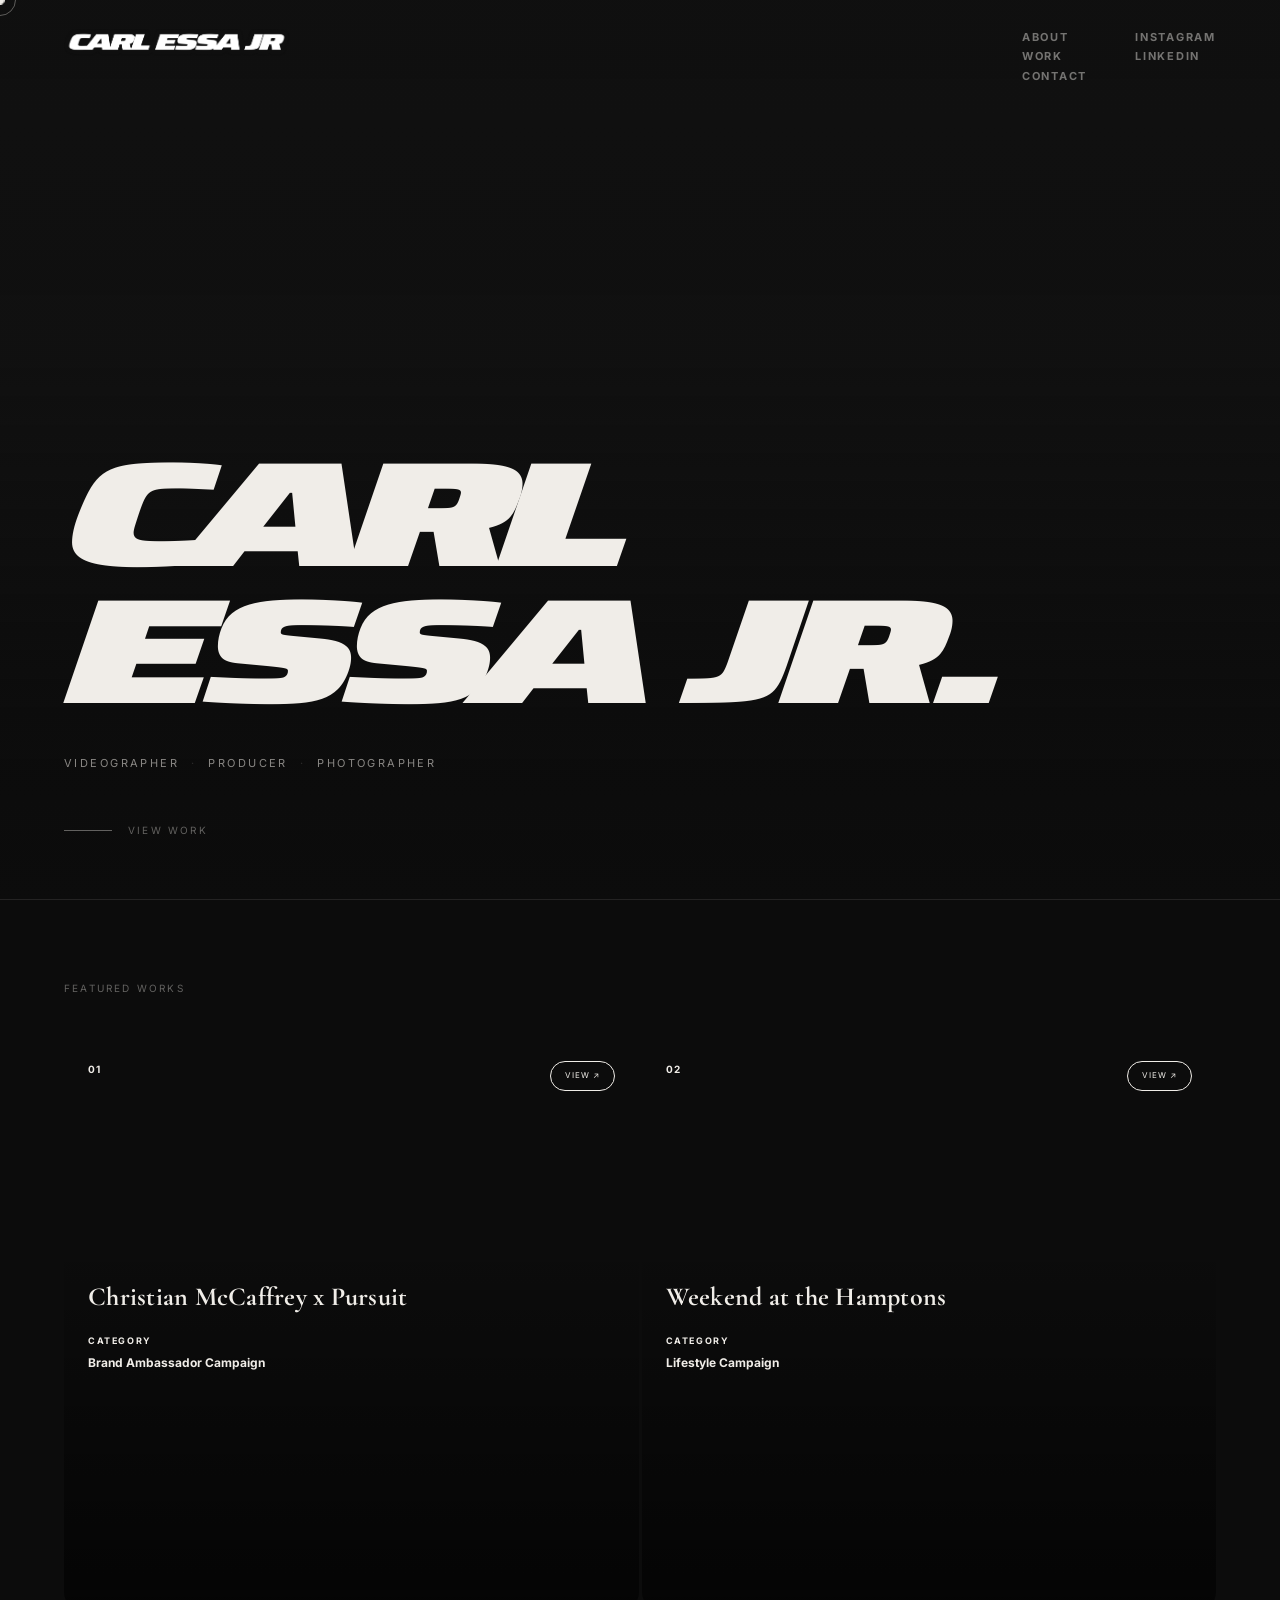
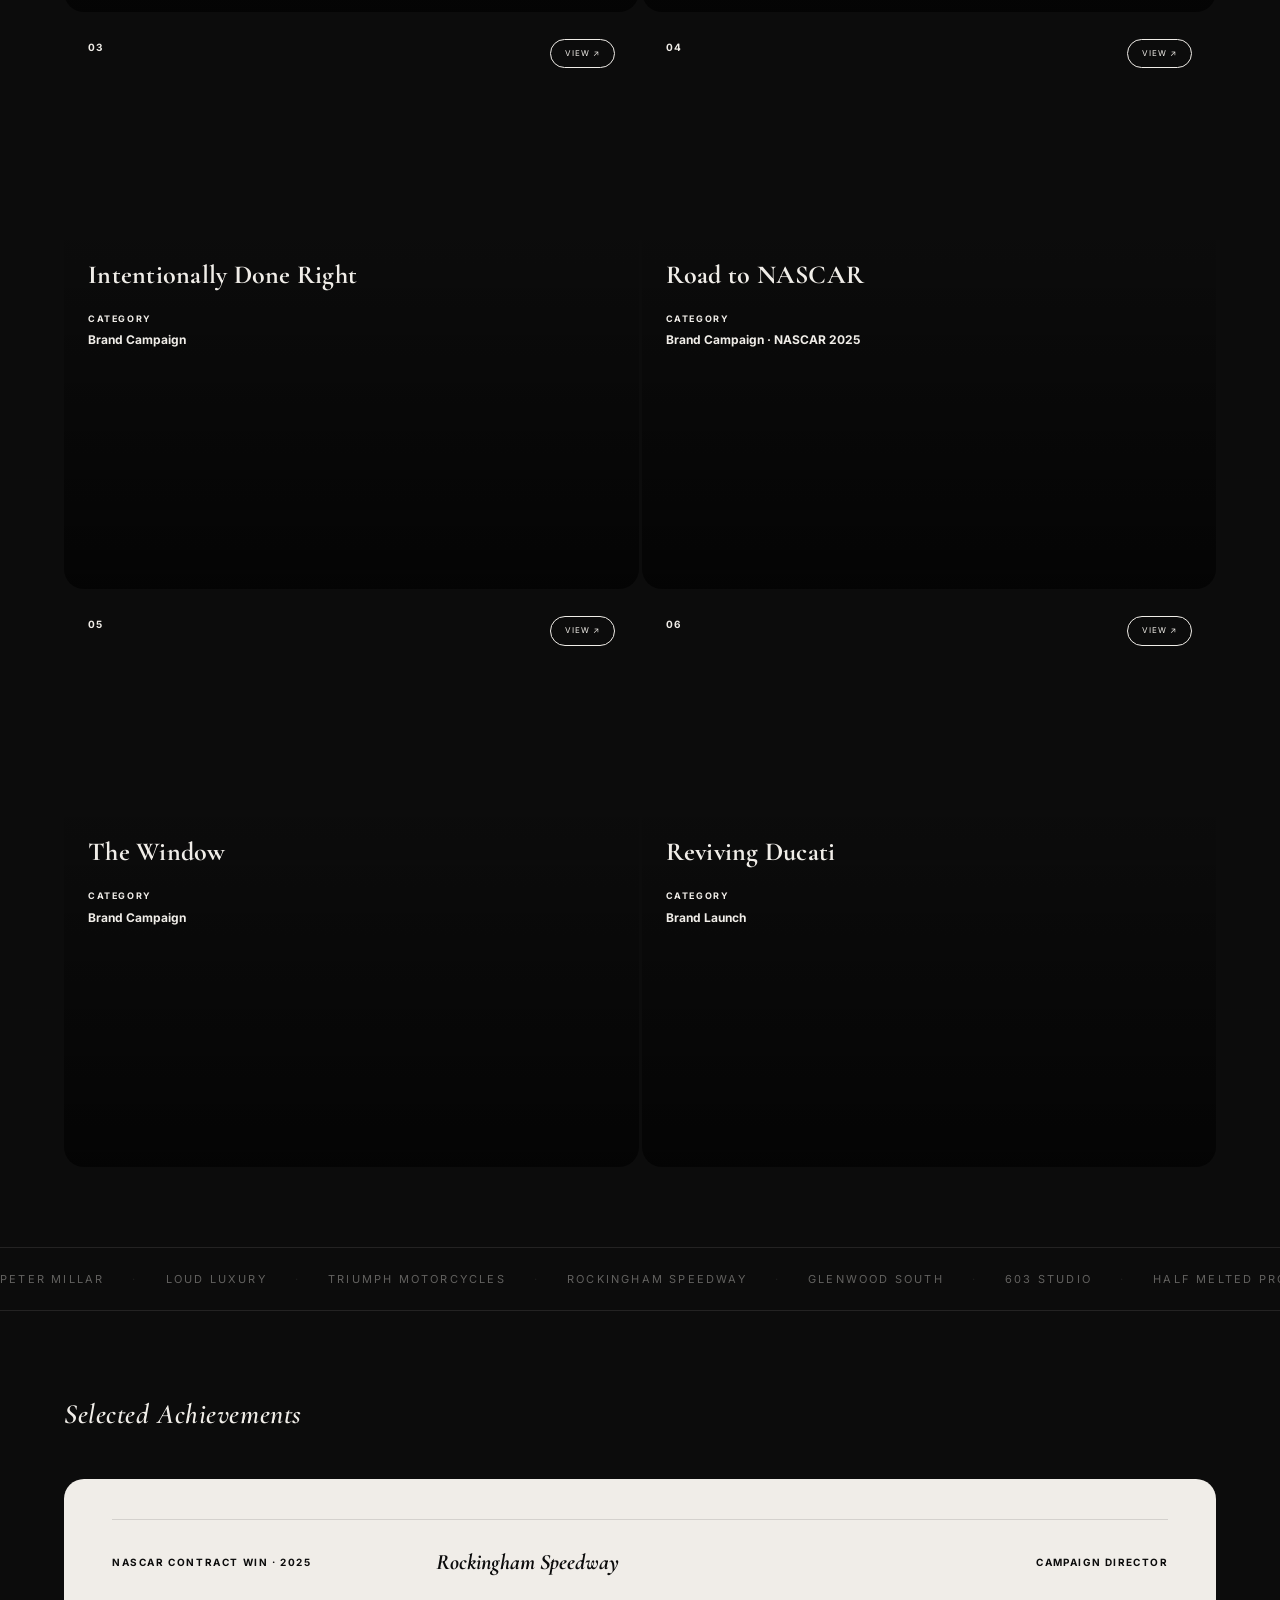
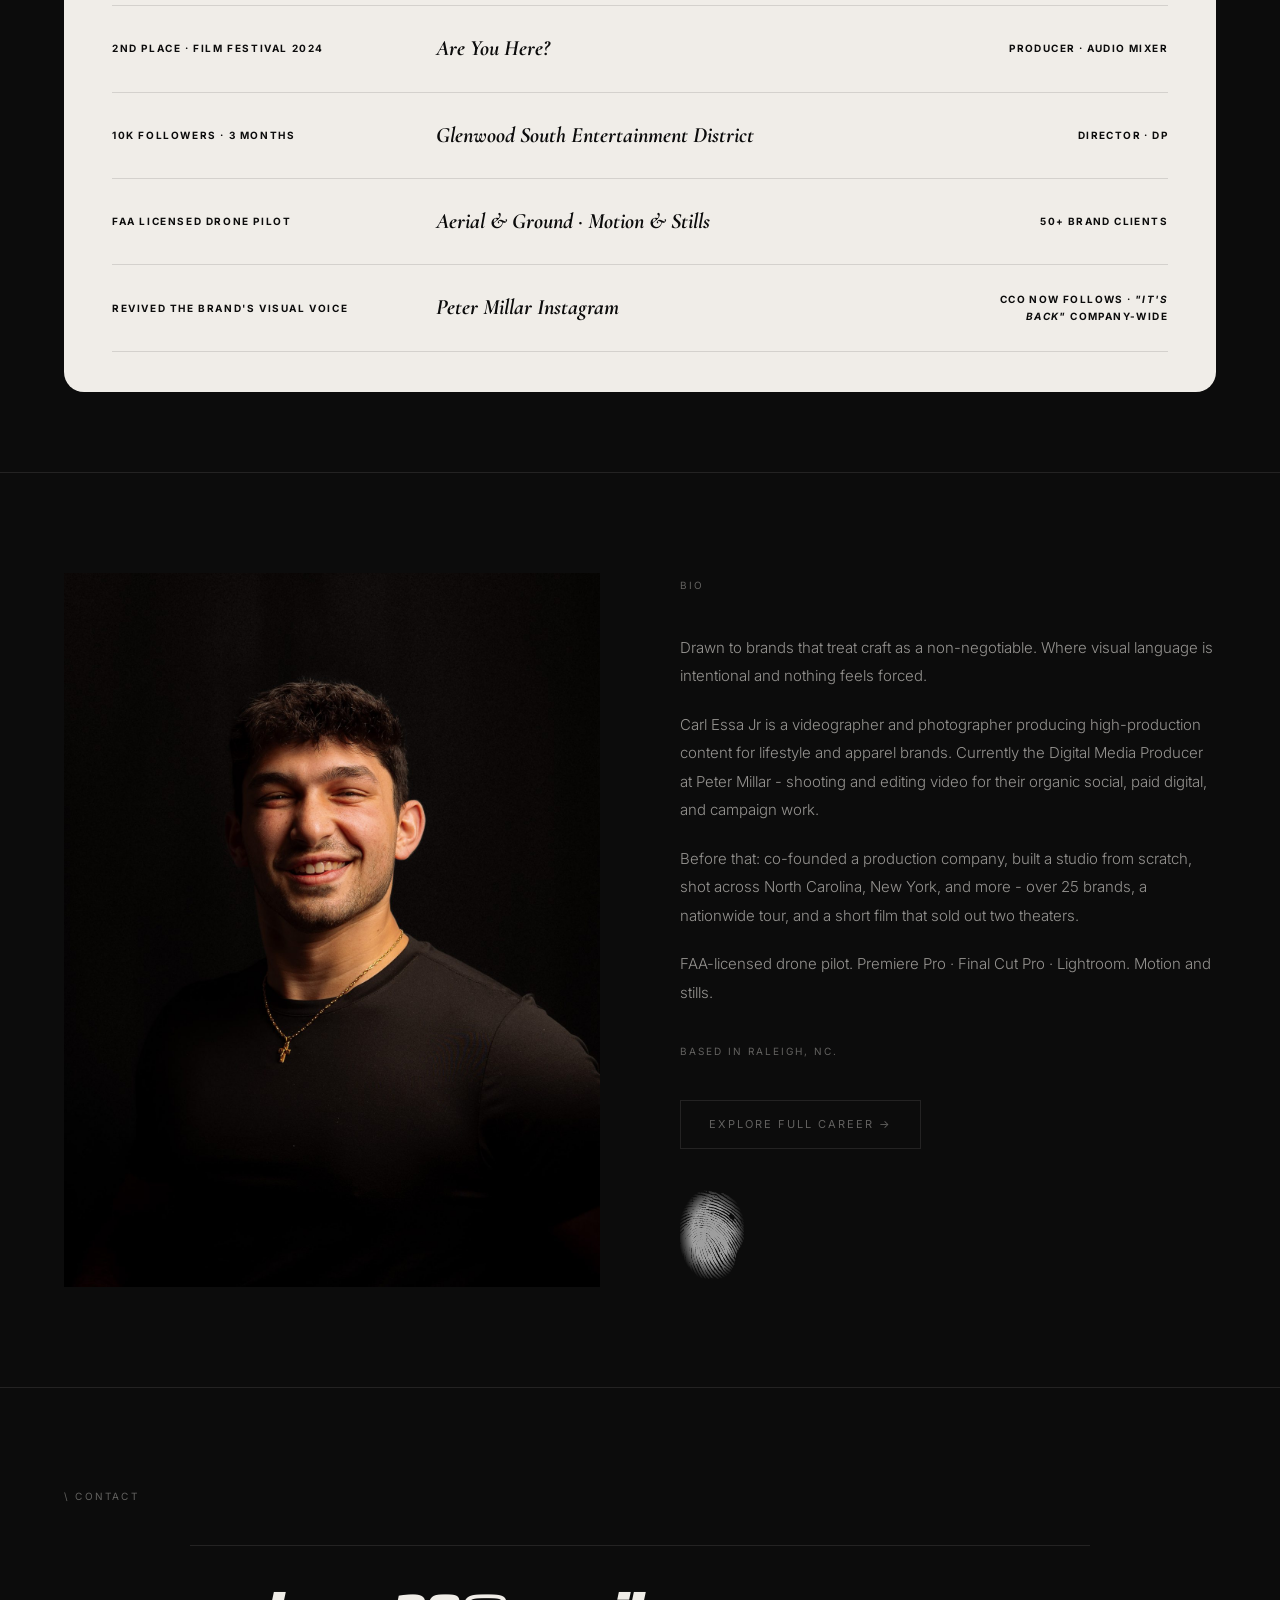
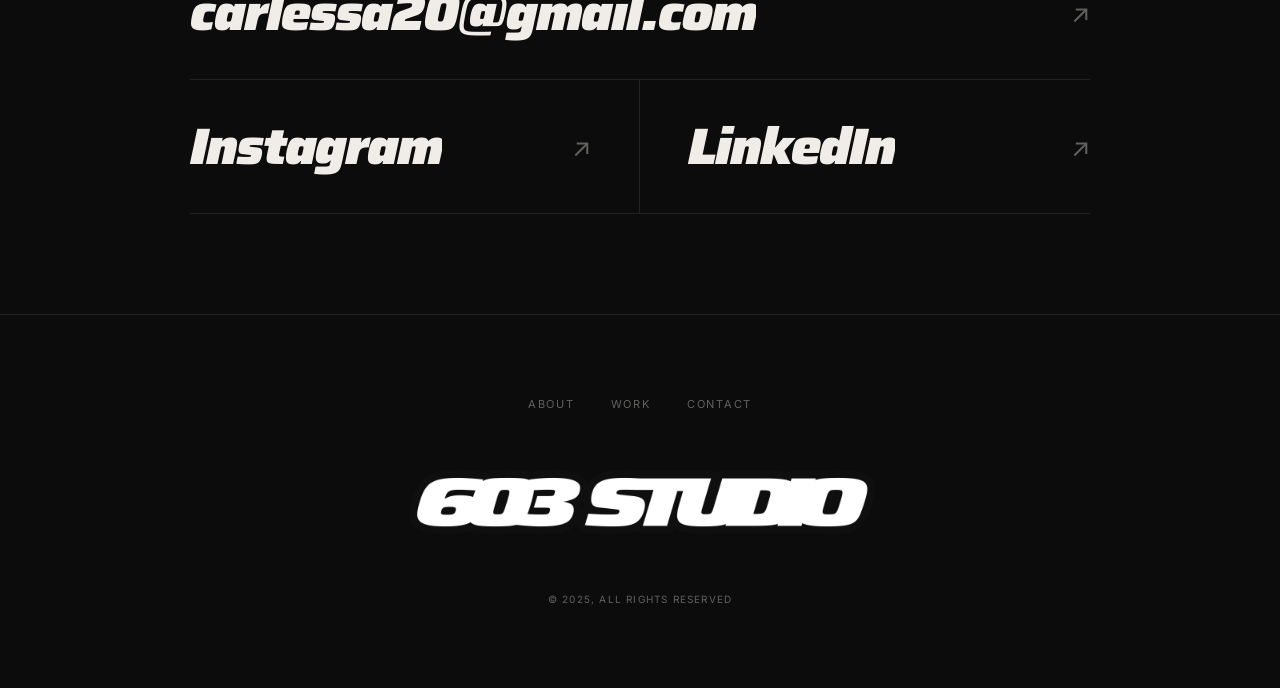
==== commit d17d052c: "Move Christian McCaffrey x Pursuit to #1 on homepage, update category Reorders the featured-works li" ====
--- a/index.html
+++ b/index.html
@@ -107,75 +107,75 @@
       <div class="works-list">
 
         <a class="work-item reveal" href="peter-millar.html">
-          <div class="wi-bg">
-            <iframe src="https://player.vimeo.com/video/1206674507?autoplay=1&loop=1&muted=1&background=1&playsinline=1" frameborder="0" allow="autoplay; fullscreen" allowfullscreen></iframe>
-          </div>
-          <div class="wi-num">01</div>
-          <div class="wi-info">
-            <div class="wi-title">Weekend at the Hamptons</div>
-            <div class="wi-meta">
-              <span class="wi-label">Category</span>
-              <span class="wi-value">Lifestyle Campaign</span>
-            </div>
-          </div>
-          <div class="wi-link"><span>View ↗</span></div>
-        </a>
-
-        <a class="work-item reveal" href="peter-millar.html">
-          <div class="wi-bg">
-            <iframe src="https://player.vimeo.com/video/1206674506?autoplay=1&loop=1&muted=1&background=1&playsinline=1" frameborder="0" allow="autoplay; fullscreen" allowfullscreen></iframe>
-          </div>
-          <div class="wi-num">02</div>
-          <div class="wi-info">
-            <div class="wi-title">Intentionally Done Right</div>
-            <div class="wi-meta">
-              <span class="wi-label">Category</span>
-              <span class="wi-value">Brand Campaign</span>
-            </div>
-          </div>
-          <div class="wi-link"><span>View ↗</span></div>
-        </a>
-
-        <a class="work-item reveal" href="rockingham.html">
-          <div class="wi-bg">
-            <iframe src="https://player.vimeo.com/video/1206675881?autoplay=1&loop=1&muted=1&background=1&playsinline=1" frameborder="0" allow="autoplay; fullscreen" allowfullscreen></iframe>
-          </div>
-          <div class="wi-num">03</div>
-          <div class="wi-info">
-            <div class="wi-title">Road to NASCAR</div>
-            <div class="wi-meta">
-              <span class="wi-label">Category</span>
-              <span class="wi-value">Brand Campaign · NASCAR 2025</span>
-            </div>
-          </div>
-          <div class="wi-link"><span>View ↗</span></div>
-        </a>
-
-        <a class="work-item reveal" href="work.html">
-          <div class="wi-bg">
-            <iframe src="https://player.vimeo.com/video/1206674508?autoplay=1&loop=1&muted=1&background=1&playsinline=1" frameborder="0" allow="autoplay; fullscreen" allowfullscreen></iframe>
-          </div>
-          <div class="wi-num">04</div>
-          <div class="wi-info">
-            <div class="wi-title">The Window</div>
-            <div class="wi-meta">
-              <span class="wi-label">Category</span>
-              <span class="wi-value">Brand Campaign</span>
-            </div>
-          </div>
-          <div class="wi-link"><span>View ↗</span></div>
-        </a>
-
-        <a class="work-item reveal" href="peter-millar.html">
           <div class="wi-bg wi-bg--portrait">
             <iframe src="https://player.vimeo.com/video/1224420935?autoplay=1&loop=1&muted=1&background=1&playsinline=1" frameborder="0" allow="autoplay; fullscreen" allowfullscreen></iframe>
           </div>
+          <div class="wi-num">01</div>
+          <div class="wi-info">
+            <div class="wi-title">Christian McCaffrey x Pursuit</div>
+            <div class="wi-meta">
+              <span class="wi-label">Category</span>
+              <span class="wi-value">Brand Ambassador Campaign</span>
+            </div>
+          </div>
+          <div class="wi-link"><span>View ↗</span></div>
+        </a>
+
+        <a class="work-item reveal" href="peter-millar.html">
+          <div class="wi-bg">
+            <iframe src="https://player.vimeo.com/video/1206674507?autoplay=1&loop=1&muted=1&background=1&playsinline=1" frameborder="0" allow="autoplay; fullscreen" allowfullscreen></iframe>
+          </div>
+          <div class="wi-num">02</div>
+          <div class="wi-info">
+            <div class="wi-title">Weekend at the Hamptons</div>
+            <div class="wi-meta">
+              <span class="wi-label">Category</span>
+              <span class="wi-value">Lifestyle Campaign</span>
+            </div>
+          </div>
+          <div class="wi-link"><span>View ↗</span></div>
+        </a>
+
+        <a class="work-item reveal" href="peter-millar.html">
+          <div class="wi-bg">
+            <iframe src="https://player.vimeo.com/video/1206674506?autoplay=1&loop=1&muted=1&background=1&playsinline=1" frameborder="0" allow="autoplay; fullscreen" allowfullscreen></iframe>
+          </div>
+          <div class="wi-num">03</div>
+          <div class="wi-info">
+            <div class="wi-title">Intentionally Done Right</div>
+            <div class="wi-meta">
+              <span class="wi-label">Category</span>
+              <span class="wi-value">Brand Campaign</span>
+            </div>
+          </div>
+          <div class="wi-link"><span>View ↗</span></div>
+        </a>
+
+        <a class="work-item reveal" href="rockingham.html">
+          <div class="wi-bg">
+            <iframe src="https://player.vimeo.com/video/1206675881?autoplay=1&loop=1&muted=1&background=1&playsinline=1" frameborder="0" allow="autoplay; fullscreen" allowfullscreen></iframe>
+          </div>
+          <div class="wi-num">04</div>
+          <div class="wi-info">
+            <div class="wi-title">Road to NASCAR</div>
+            <div class="wi-meta">
+              <span class="wi-label">Category</span>
+              <span class="wi-value">Brand Campaign · NASCAR 2025</span>
+            </div>
+          </div>
+          <div class="wi-link"><span>View ↗</span></div>
+        </a>
+
+        <a class="work-item reveal" href="work.html">
+          <div class="wi-bg">
+            <iframe src="https://player.vimeo.com/video/1206674508?autoplay=1&loop=1&muted=1&background=1&playsinline=1" frameborder="0" allow="autoplay; fullscreen" allowfullscreen></iframe>
+          </div>
           <div class="wi-num">05</div>
           <div class="wi-info">
-            <div class="wi-title">Christian McCaffrey x Pursuit</div>
-            <div class="wi-meta">
-              <span class="wi-label">Category</span>
-              <span class="wi-value">Brand Campaign · Pursuit Collection</span>
+            <div class="wi-title">The Window</div>
+            <div class="wi-meta">
+              <span class="wi-label">Category</span>
+              <span class="wi-value">Brand Campaign</span>
             </div>
           </div>
           <div class="wi-link"><span>View ↗</span></div>
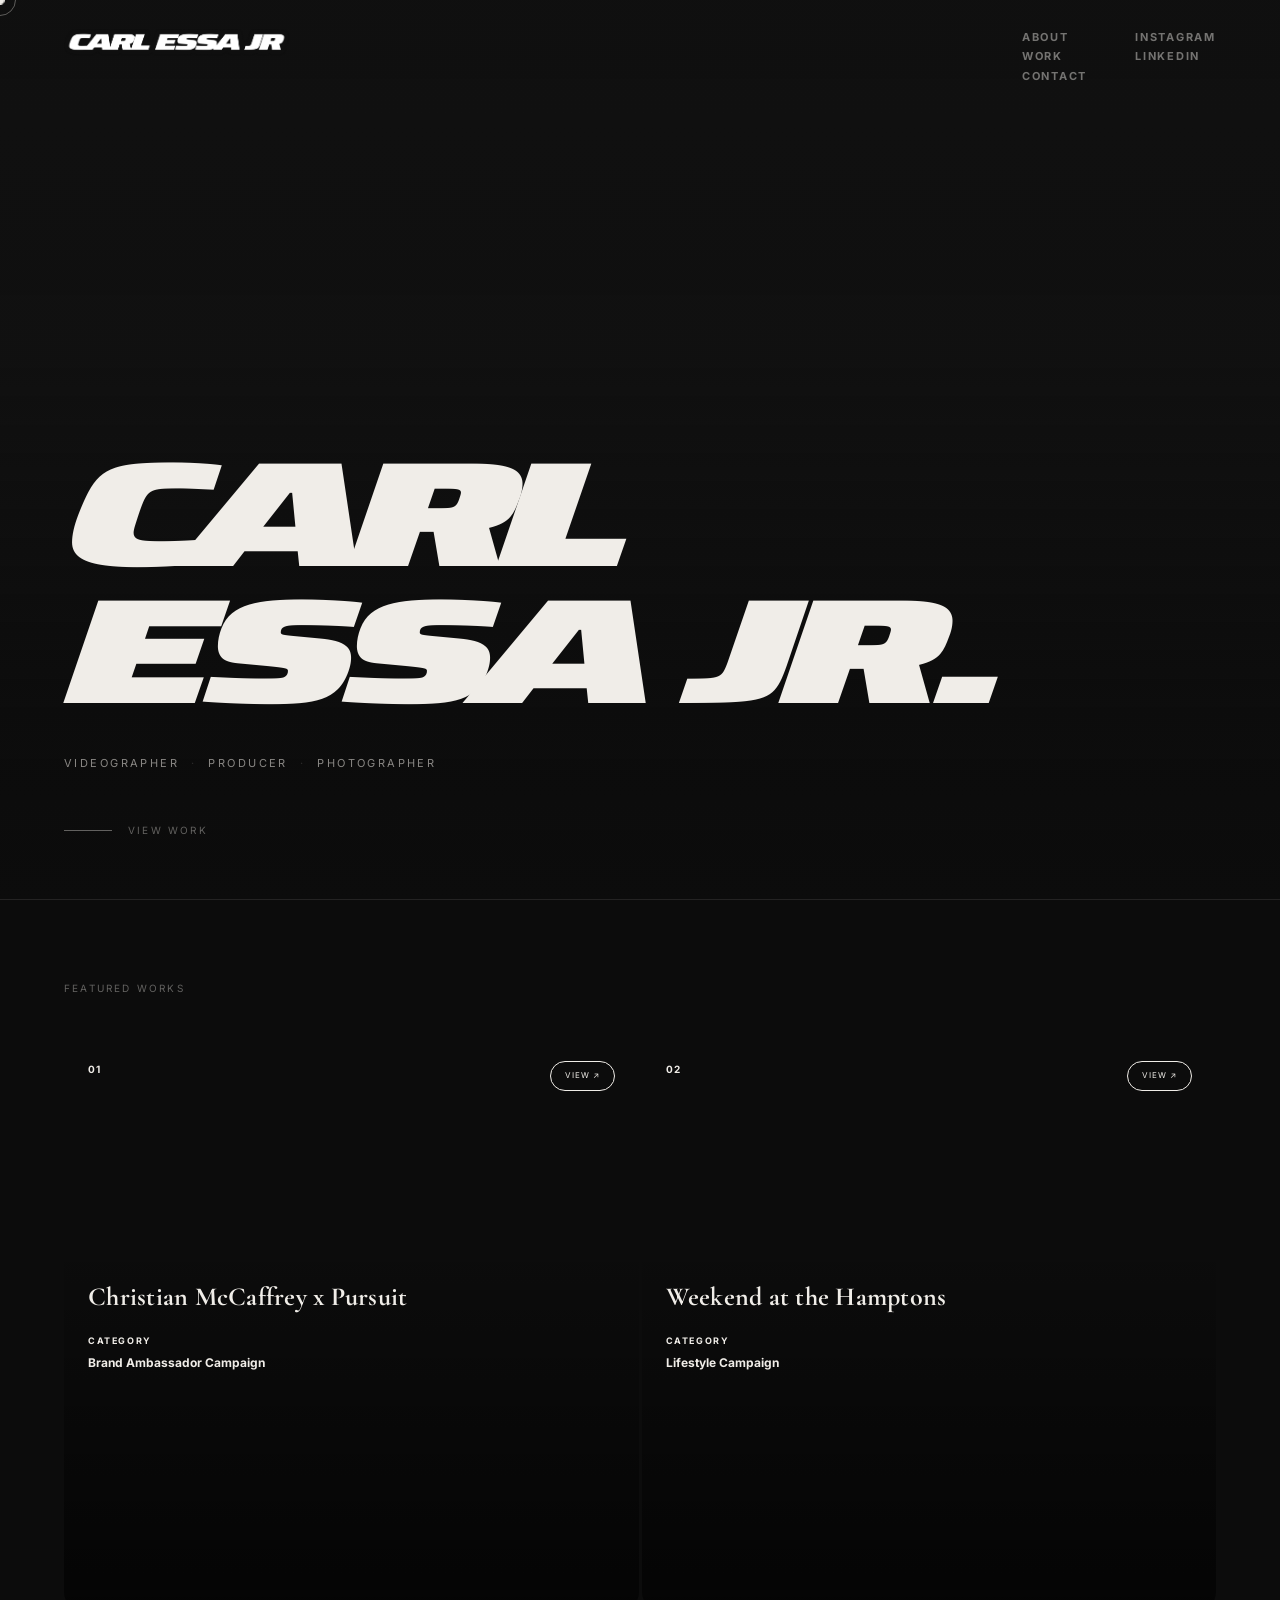
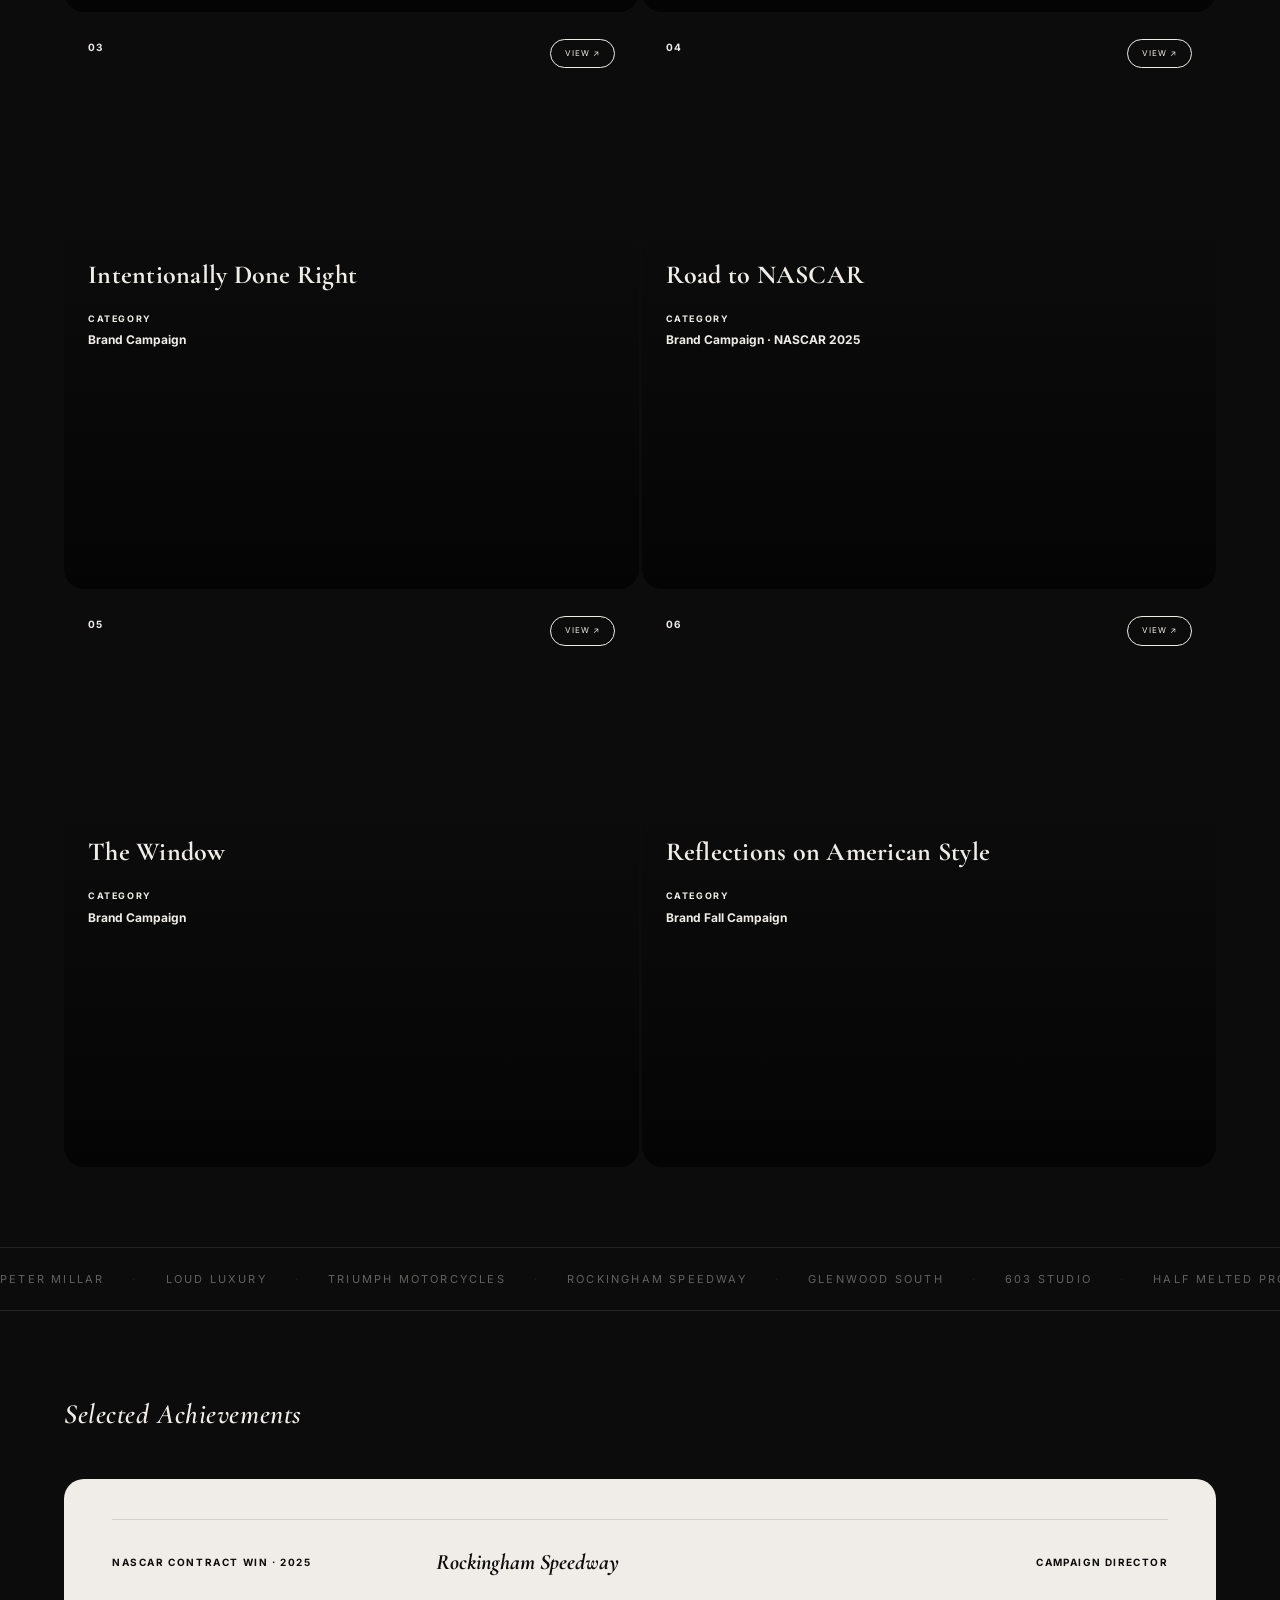
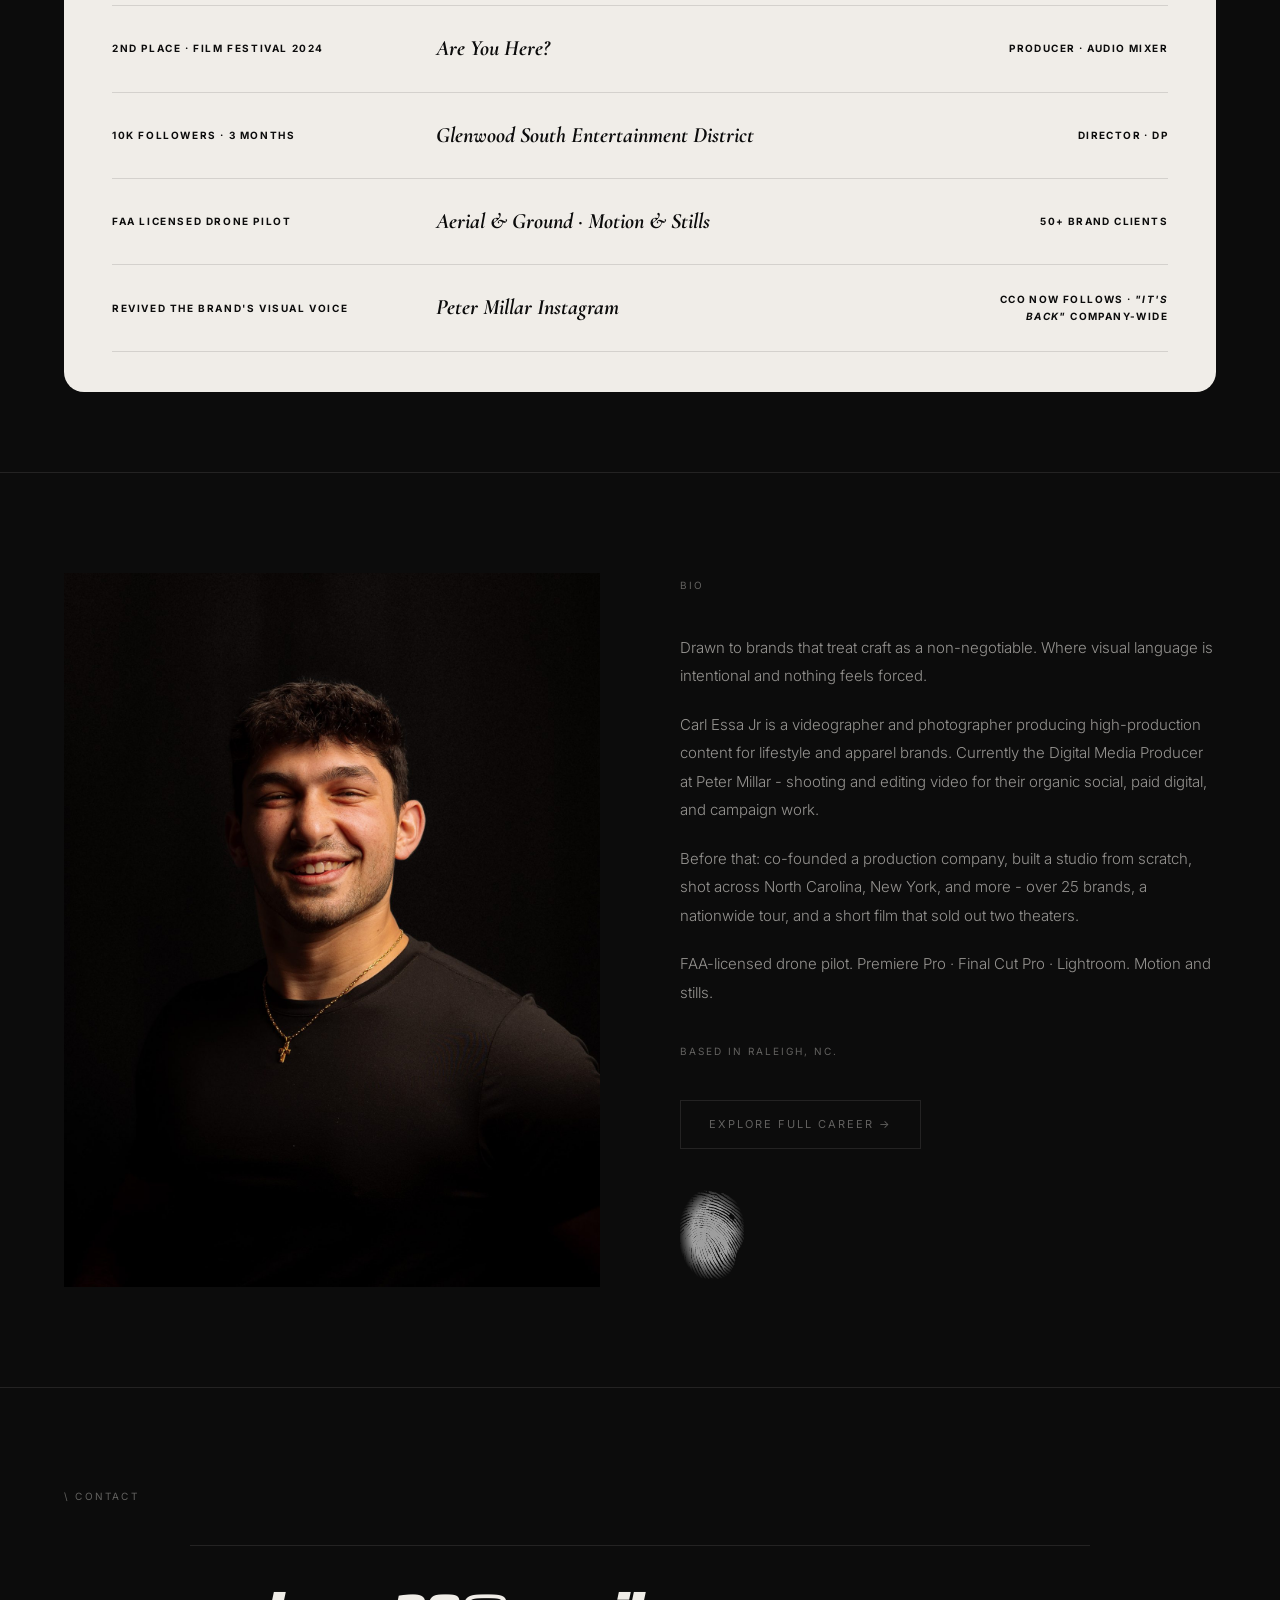
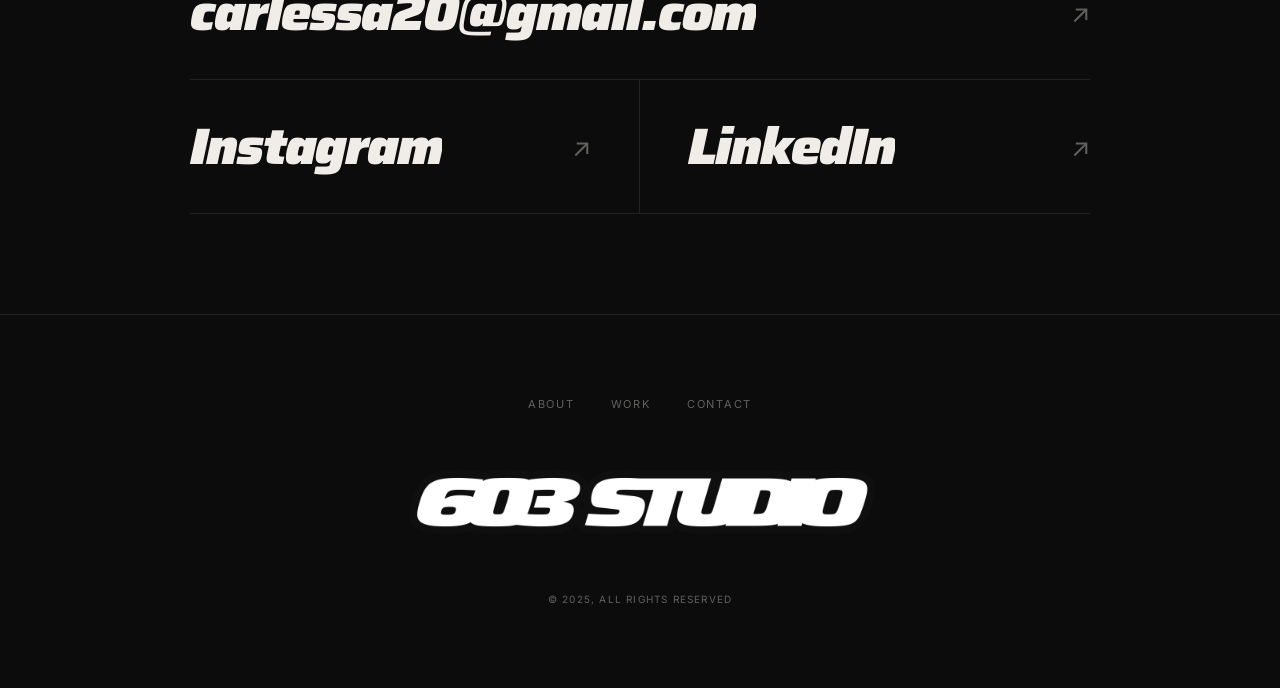
==== commit b2264f41: "Swap Reviving Ducati for Reflections on American Style on homepage Replaces the #06 featured work wi" ====
--- a/index.html
+++ b/index.html
@@ -181,16 +181,16 @@
           <div class="wi-link"><span>View ↗</span></div>
         </a>
 
-        <a class="work-item reveal" href="triumph.html">
-          <div class="wi-bg">
-            <iframe src="https://player.vimeo.com/video/1206674505?autoplay=1&loop=1&muted=1&background=1&playsinline=1" frameborder="0" allow="autoplay; fullscreen" allowfullscreen></iframe>
+        <a class="work-item reveal" href="peter-millar.html">
+          <div class="wi-bg wi-bg--portrait wi-bg--portrait-2">
+            <iframe src="https://player.vimeo.com/video/1224484360?autoplay=1&loop=1&muted=1&background=1&playsinline=1" frameborder="0" allow="autoplay; fullscreen" allowfullscreen></iframe>
           </div>
           <div class="wi-num">06</div>
           <div class="wi-info">
-            <div class="wi-title">Reviving Ducati</div>
-            <div class="wi-meta">
-              <span class="wi-label">Category</span>
-              <span class="wi-value">Brand Launch</span>
+            <div class="wi-title">Reflections on American Style</div>
+            <div class="wi-meta">
+              <span class="wi-label">Category</span>
+              <span class="wi-value">Brand Fall Campaign</span>
             </div>
           </div>
           <div class="wi-link"><span>View ↗</span></div>
--- a/css/style.css
+++ b/css/style.css
@@ -1845,6 +1845,25 @@
   object-fit: cover;
 }
 
+/* Four video grid — 2x2 */
+.ps-video-quad {
+  display: grid;
+  grid-template-columns: 1fr 1fr;
+  gap: 2px;
+  flex: 1;
+}
+
+.ps-video-quad .ps-video {
+  margin-bottom: 0;
+}
+
+/* Portrait videos inside quad — override 16:9 default */
+.ps-video-quad .ps-video video,
+.ps-video-quad .ps-video iframe {
+  aspect-ratio: 9/16;
+  object-fit: cover;
+}
+
 /* Photo gallery — true masonry via column-count */
 .ps-masonry {
   column-count: 4;
@@ -2224,6 +2243,7 @@
   .ps-body > .ps-video,
   .ps-body > .ps-video-pair,
   .ps-body > .ps-video-trio,
+  .ps-body > .ps-video-quad,
   .ps-body > .ps-video-row,
   .ps-body > .ps-video-stack { flex: none !important; }
 
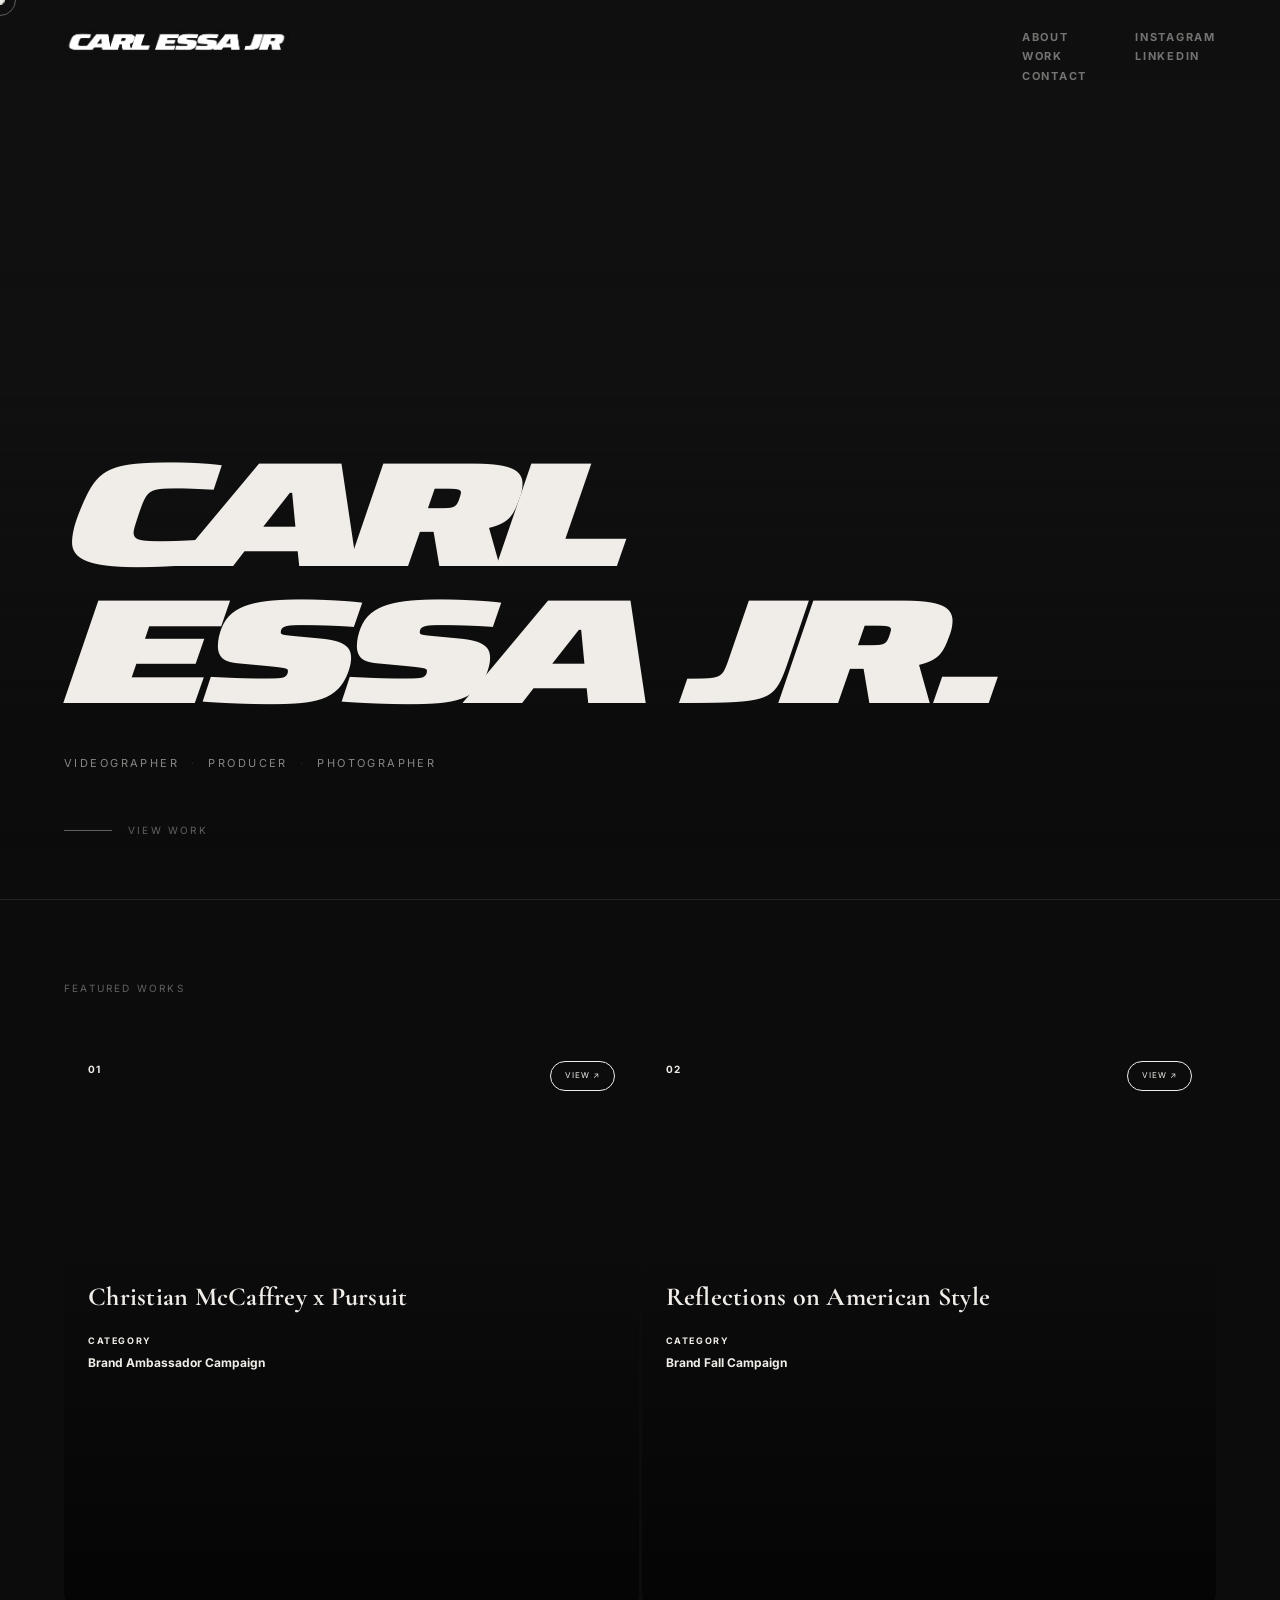
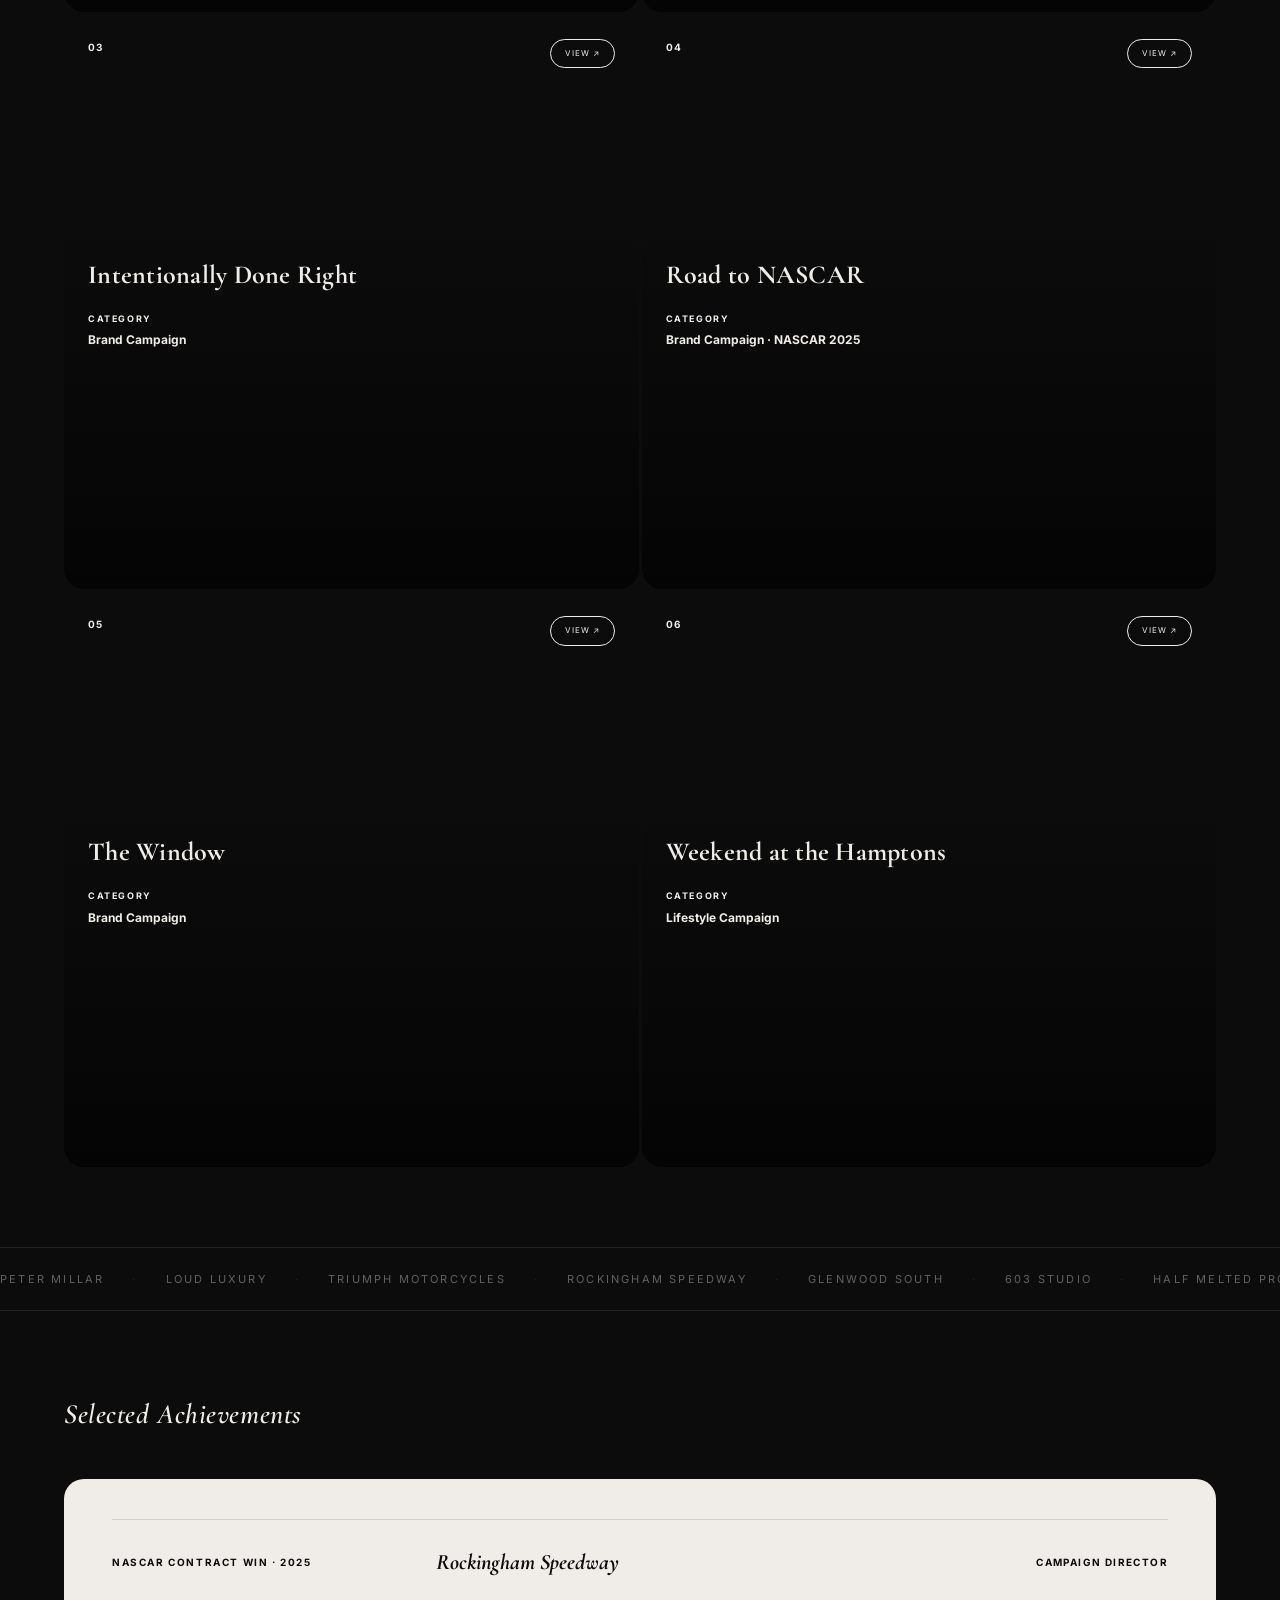
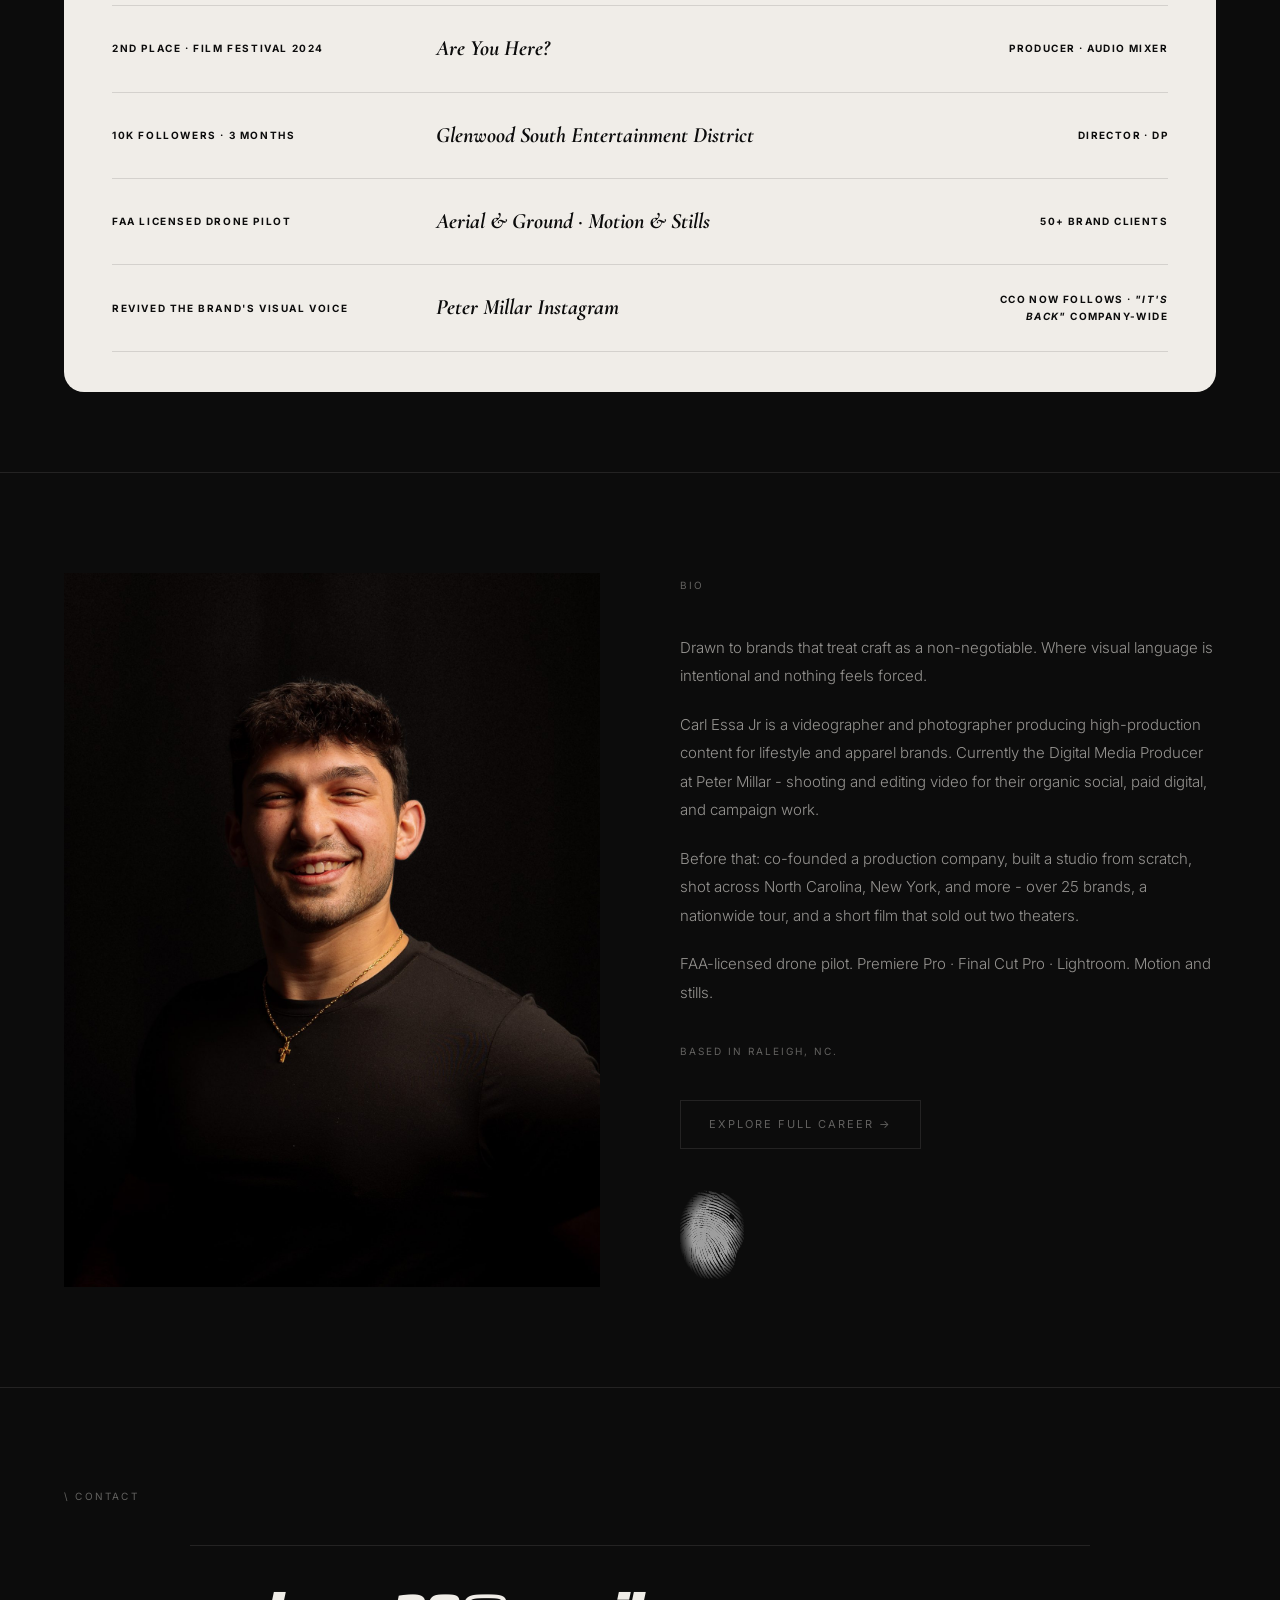
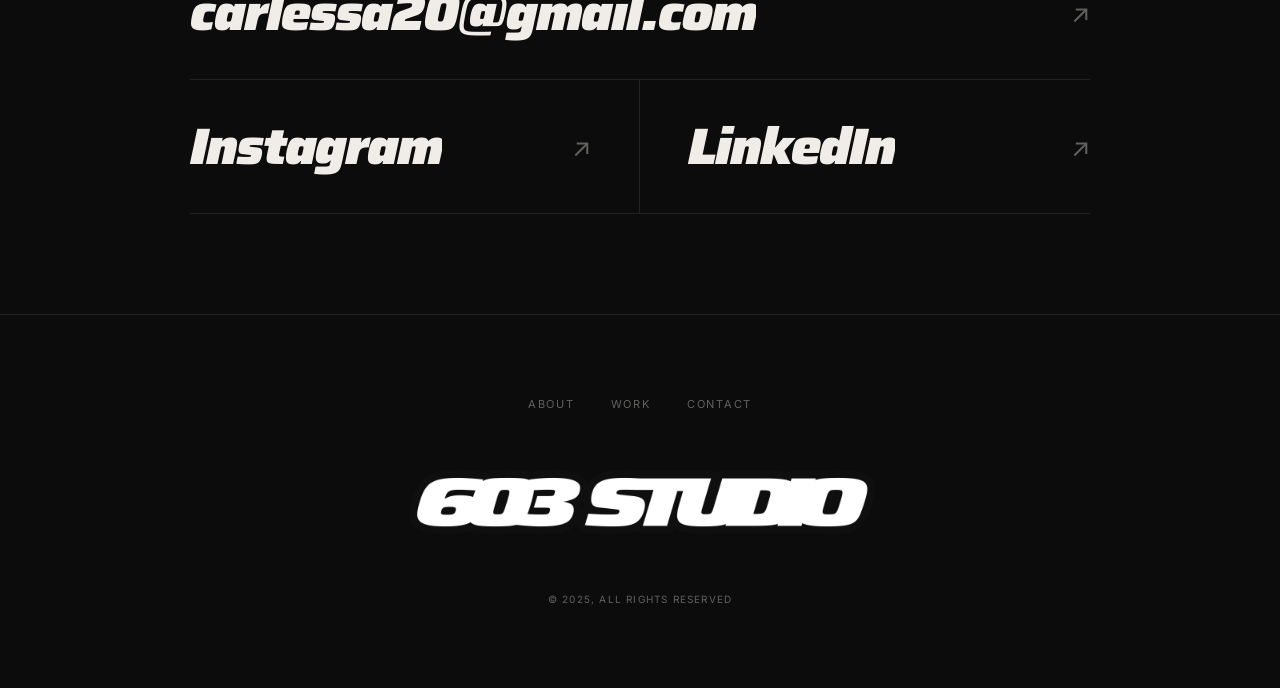
==== commit 2b7ec6cf: "Swap homepage positions #2 and #6 Reflections on American Style moves to #2; Weekend at the Hamptons" ====
--- a/index.html
+++ b/index.html
@@ -122,15 +122,15 @@
         </a>
 
         <a class="work-item reveal" href="peter-millar.html">
-          <div class="wi-bg">
-            <iframe src="https://player.vimeo.com/video/1206674507?autoplay=1&loop=1&muted=1&background=1&playsinline=1" frameborder="0" allow="autoplay; fullscreen" allowfullscreen></iframe>
+          <div class="wi-bg wi-bg--portrait wi-bg--portrait-2">
+            <iframe src="https://player.vimeo.com/video/1224484360?autoplay=1&loop=1&muted=1&background=1&playsinline=1" frameborder="0" allow="autoplay; fullscreen" allowfullscreen></iframe>
           </div>
           <div class="wi-num">02</div>
           <div class="wi-info">
-            <div class="wi-title">Weekend at the Hamptons</div>
-            <div class="wi-meta">
-              <span class="wi-label">Category</span>
-              <span class="wi-value">Lifestyle Campaign</span>
+            <div class="wi-title">Reflections on American Style</div>
+            <div class="wi-meta">
+              <span class="wi-label">Category</span>
+              <span class="wi-value">Brand Fall Campaign</span>
             </div>
           </div>
           <div class="wi-link"><span>View ↗</span></div>
@@ -182,15 +182,15 @@
         </a>
 
         <a class="work-item reveal" href="peter-millar.html">
-          <div class="wi-bg wi-bg--portrait wi-bg--portrait-2">
-            <iframe src="https://player.vimeo.com/video/1224484360?autoplay=1&loop=1&muted=1&background=1&playsinline=1" frameborder="0" allow="autoplay; fullscreen" allowfullscreen></iframe>
+          <div class="wi-bg">
+            <iframe src="https://player.vimeo.com/video/1206674507?autoplay=1&loop=1&muted=1&background=1&playsinline=1" frameborder="0" allow="autoplay; fullscreen" allowfullscreen></iframe>
           </div>
           <div class="wi-num">06</div>
           <div class="wi-info">
-            <div class="wi-title">Reflections on American Style</div>
-            <div class="wi-meta">
-              <span class="wi-label">Category</span>
-              <span class="wi-value">Brand Fall Campaign</span>
+            <div class="wi-title">Weekend at the Hamptons</div>
+            <div class="wi-meta">
+              <span class="wi-label">Category</span>
+              <span class="wi-value">Lifestyle Campaign</span>
             </div>
           </div>
           <div class="wi-link"><span>View ↗</span></div>
